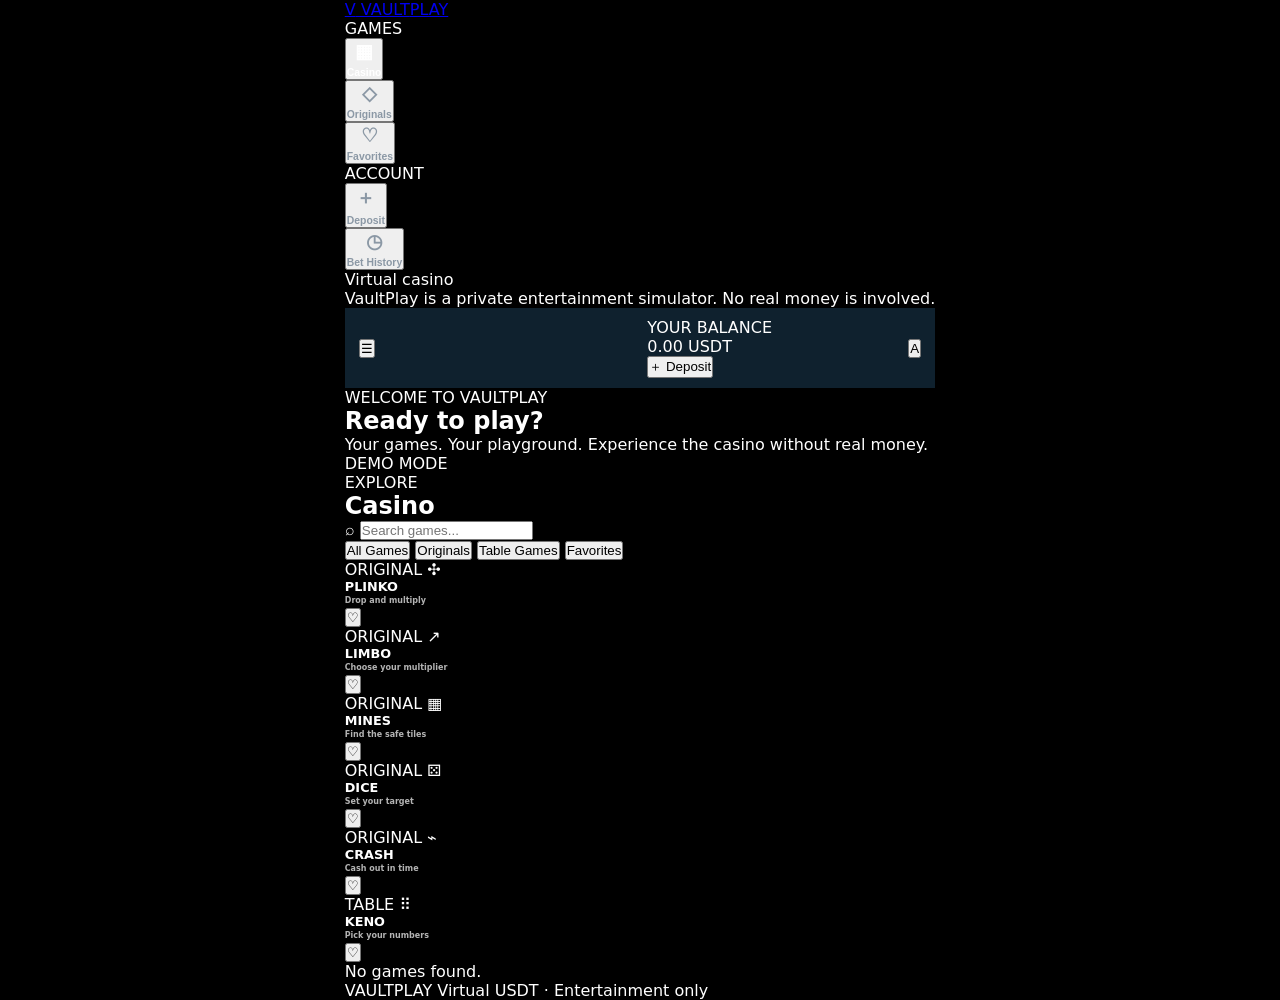
==== index.html @ 142b1197 "Refactor index.html for VaultPlay branding and layout" ====
<!DOCTYPE html>
<html lang="en">
<head>
    <meta charset="UTF-8">
    <meta name="viewport" content="width=device-width, initial-scale=1.0">
    <meta name="theme-color" content="#0f1923">
    <title>VaultPlay | Casino</title>
    <link rel="stylesheet" href="styles.css">
    <script src="app.js" defer></script>
</head>
<body>

<div class="app">

    <!-- SIDEBAR -->
    <aside class="sidebar" id="sidebar">

        <a href="#" class="logo">
            <span class="logo-icon">V</span>
            VAULT<span>PLAY</span>
        </a>

        <div class="nav-section">
            <div class="nav-label">GAMES</div>

            <button class="nav-item active" data-view="casino">
                <span class="nav-icon">▦</span>
                Casino
            </button>

            <button class="nav-item" data-view="originals">
                <span class="nav-icon">◇</span>
                Originals
            </button>

            <button class="nav-item" data-view="favorites">
                <span class="nav-icon">♡</span>
                Favorites
            </button>
        </div>

        <div class="nav-section">
            <div class="nav-label">ACCOUNT</div>

            <button class="nav-item" id="sidebarDeposit">
                <span class="nav-icon">＋</span>
                Deposit
            </button>

            <button class="nav-item" data-view="history">
                <span class="nav-icon">◷</span>
                Bet History
            </button>
        </div>

        <div class="sidebar-bottom">
            <div class="demo-status">
                <span class="online-dot"></span>
                Virtual casino
            </div>

            <p>VaultPlay is a private entertainment simulator. No real money is involved.</p>
        </div>

    </aside>


    <!-- MAIN CONTENT -->
    <main class="main-content">

        <!-- TOP NAVIGATION -->
        <header class="topbar">

            <button class="mobile-menu" id="mobileMenu">☰</button>

            <div class="topbar-spacer"></div>

            <div class="wallet">

                <div class="wallet-info">
                    <span class="wallet-label">YOUR BALANCE</span>

                    <div class="wallet-amount">
                        <span id="balance">0.00</span>
                        <span class="currency">USDT</span>
                    </div>
                </div>

                <button class="deposit-btn" id="depositButton">
                    ＋ Deposit
                </button>

            </div>

            <button class="profile-btn">A</button>

        </header>


        <!-- WELCOME BANNER -->
        <section class="welcome-banner">

            <div class="welcome-content">

                <span class="welcome-label">WELCOME TO VAULTPLAY</span>

                <h1>Ready to play?</h1>

                <p>
                    Your games. Your playground.
                    Experience the casino without real money.
                </p>

            </div>

            <div class="welcome-badge">
                <span class="online-dot"></span>
                DEMO MODE
            </div>

        </section>


        <!-- GAME LOBBY -->
        <section class="lobby">

            <div class="lobby-header">

                <div>
                    <span class="section-label">EXPLORE</span>
                    <h2 id="pageTitle">Casino</h2>
                </div>

                <div class="search-container">
                    <span>⌕</span>

                    <input
                        type="search"
                        id="gameSearch"
                        placeholder="Search games..."
                    >
                </div>

            </div>


            <!-- CATEGORIES -->
            <div class="categories">

                <button class="category active" data-category="all">
                    All Games
                </button>

                <button class="category" data-category="originals">
                    Originals
                </button>

                <button class="category" data-category="table">
                    Table Games
                </button>

                <button class="category" data-category="favorites">
                    Favorites
                </button>

            </div>


            <!-- GAME GRID -->
            <div class="game-grid" id="gameGrid">

                <article class="game-card" data-name="Plinko" data-category="originals">

                    <div class="game-art plinko-art">
                        <span class="game-tag">ORIGINAL</span>
                        <span class="game-symbol">✣</span>
                    </div>

                    <div class="game-details">
                        <div>
                            <h3>Plinko</h3>
                            <p>Drop and multiply</p>
                        </div>

                        <button class="favorite-btn" aria-label="Favorite Plinko">♡</button>
                    </div>

                </article>


                <article class="game-card" data-name="Limbo" data-category="originals">

                    <div class="game-art limbo-art">
                        <span class="game-tag">ORIGINAL</span>
                        <span class="game-symbol">↗</span>
                    </div>

                    <div class="game-details">
                        <div>
                            <h3>Limbo</h3>
                            <p>Choose your multiplier</p>
                        </div>

                        <button class="favorite-btn" aria-label="Favorite Limbo">♡</button>
                    </div>

                </article>


                <article class="game-card" data-name="Mines" data-category="originals">

                    <div class="game-art mines-art">
                        <span class="game-tag">ORIGINAL</span>
                        <span class="game-symbol">▦</span>
                    </div>

                    <div class="game-details">
                        <div>
                            <h3>Mines</h3>
                            <p>Find the safe tiles</p>
                        </div>

                        <button class="favorite-btn" aria-label="Favorite Mines">♡</button>
                    </div>

                </article>


                <article class="game-card" data-name="Dice" data-category="originals">

                    <div class="game-art dice-art">
                        <span class="game-tag">ORIGINAL</span>
                        <span class="game-symbol">⚄</span>
                    </div>

                    <div class="game-details">
                        <div>
                            <h3>Dice</h3>
                            <p>Set your target</p>
                        </div>

                        <button class="favorite-btn" aria-label="Favorite Dice">♡</button>
                    </div>

                </article>


                <article class="game-card" data-name="Crash" data-category="originals">

                    <div class="game-art crash-art">
                        <span class="game-tag">ORIGINAL</span>
                        <span class="game-symbol">⌁</span>
                    </div>

                    <div class="game-details">
                        <div>
                            <h3>Crash</h3>
                            <p>Cash out in time</p>
                        </div>

                        <button class="favorite-btn" aria-label="Favorite Crash">♡</button>
                    </div>

                </article>


                <article class="game-card" data-name="Keno" data-category="table">

                    <div class="game-art keno-art">
                        <span class="game-tag">TABLE</span>
                        <span class="game-symbol">⠿</span>
                    </div>

                    <div class="game-details">
                        <div>
                            <h3>Keno</h3>
                            <p>Pick your numbers</p>
                        </div>

                        <button class="favorite-btn" aria-label="Favorite Keno">♡</button>
                    </div>

                </article>

            </div>

            <div class="empty-state hidden" id="emptyState">
                No games found.
            </div>

        </section>


        <footer class="footer">
            <span>VAULTPLAY</span>
            <span>Virtual USDT · Entertainment only</span>
        </footer>

    </main>

</div>


<!-- DEPOSIT MODAL -->
<div class="modal-overlay hidden" id="depositModal">

    <div class="deposit-modal">

        <button class="close-modal" id="closeModal">×</button>

        <span class="section-label">VIRTUAL WALLET</span>

        <h2>Deposit</h2>

        <p class="modal-description">
            Add virtual USDT to your balance.
            No real cryptocurrency or payments are involved.
        </p>

        <label for="depositAmount">
            Amount
            <span>USDT</span>
        </label>

        <div class="amount-input">

            <span>₮</span>

            <input
                type="number"
                id="depositAmount"
                placeholder="0.00"
                min="0.01"
                step="0.01"
            >

        </div>


        <div class="quick-amounts">

            <button data-amount="10">10</button>
            <button data-amount="50">50</button>
            <button data-amount="100">100</button>
            <button data-amount="500">500</button>

        </div>


        <p class="error-message hidden" id="depositError">
            Please enter a valid amount.
        </p>

        <button class="confirm-deposit" id="confirmDeposit">
            Confirm Deposit
        </button>

        <p class="modal-note">
            Virtual credits only. Your balance is saved locally.
        </p>

    </div>

</div>


<!-- NOTIFICATION -->
<div class="toast hidden" id="toast"></div>

</body>
</html>
---- styles.css ----
:root{
  --bg:#0f212e; 
  --panel:#1a2c38; 
  --panel2:#213743;
  --accent:#00e701; 
  --text:#ffffff;
  --muted:#8b98a5;
  --border:#2f4553;
  --usdt:#26A17B;
  --blue:#1475e1;
  --danger:#ff4d4d;
  --vip-teal:#4fa3c7;
}
*{box-sizing:border-box;margin:0;padding:0;-webkit-tap-highlight-color:transparent}
body{
  font-family:'Segoe UI',system-ui,-apple-system,sans-serif;
  background-color:#000; 
  color:var(--text);
  display: flex;
  justify-content: center;
  min-height:100vh;
}

.app-container {
  width: 100%;
  max-width: 480px;
  background: var(--bg);
  min-height: 100vh;
  position: relative;
  display: flex;
  flex-direction: column;
  box-shadow: 0 0 30px rgba(0,0,0,0.5);
}

/* Topbar */
.topbar {
  display:flex; align-items:center; justify-content:space-between;
  padding:10px 14px; background:var(--bg);
  position:sticky; top:0; z-index:50;
}
.brand { font-weight:900; font-size:1.8rem; font-style:italic; cursor:pointer; font-family: serif; }
.balance-pill {
  display:flex; align-items:center; gap:6px; cursor:pointer;
  background:var(--panel); padding:8px 12px; border-radius:8px;
  font-weight:700; font-size:0.85rem;
}
.balance-pill .coin { color:var(--usdt); font-size:1.1rem; }
.balance-pill .dropdown-arrow { color:var(--muted); font-size:0.7rem; margin-left:4px; }
.top-actions { display:flex; gap:8px; align-items:center; }
.icon-btn {
  background:transparent; border:none; color:var(--muted);
  width:36px; height:36px; border-radius:8px; cursor:pointer;
  display:flex; align-items:center; justify-content:center; font-size:1.1rem;
}
.wallet-blue { background:var(--blue); color:#fff; border-radius:6px; }

/* Content Area */
.content-area { padding: 14px; flex: 1; padding-bottom: 80px; }

/* Search */
.search-bar {
  display:flex; align-items:center; background:var(--bg);
  border:1px solid var(--border); border-radius:8px; padding:10px 12px; gap:10px;
  margin-bottom: 16px;
}
.search-bar input {
  background:transparent; border:none; color:var(--text);
  font-size:0.9rem; flex:1; outline:none;
}
.search-bar .icon-btn { width:auto; height:auto; font-size:1rem; }

/* VIP Section */
.vip-section { margin-bottom: 24px; }
.section-header { margin-bottom: 12px; }
.section-header h2 { font-size: 1rem; font-weight: 700; display: flex; align-items: center; gap: 6px;}
.section-header h2 span { color: var(--muted); }

.vip-bar-container {
  background:var(--panel); border:1px solid var(--border); border-radius:12px;
  padding:16px; display:flex; align-items:center; gap:16px;
}
.vip-badge {
  width:50px; height:50px; background:#1b3b4b; border:2px solid var(--vip-teal);
  border-radius:50%; display:flex; align-items:center; justify-content:center;
  font-size:1.5rem; color:var(--vip-teal);
}
.vip-info { flex:1; }
.vip-name-row { display:flex; justify-content:space-between; font-size:0.9rem; font-weight:700; margin-bottom:8px; }
.vip-progress-track {
  height:8px; background:var(--panel2); border-radius:4px; overflow:hidden; margin-bottom:8px;
}
.vip-progress-fill { height:100%; background:var(--vip-teal); border-radius:4px; transition: width 0.3s ease; }
.vip-levels { display:flex; justify-content:space-between; font-size:0.75rem; color:var(--muted); font-weight:600; margin-bottom:4px; }
.vip-wager-info { display:flex; justify-content:space-between; font-size:0.65rem; color:var(--muted); }

/* 3-Column Game Grid */
.games-grid {
  display: grid;
  grid-template-columns: repeat(3, 1fr);
  gap: 10px;
}

/* Game Card */
.game-card { cursor: pointer; display: flex; flex-direction: column; }
.gc-img {
  aspect-ratio: 3/4; border-radius: 10px; position: relative;
  display: flex; align-items: center; justify-content: center;
  margin-bottom: 6px; overflow: hidden;
}
.gc-content {
  font-size: 2rem; font-weight: 900; color: #fff;
  text-shadow: 0 2px 4px rgba(0,0,0,0.3); text-align: center; line-height: 1;
}

.bg-dice { background: linear-gradient(135deg, #9b51e0, #d661ff); }
.bg-mines { background: linear-gradient(135deg, #2d9cdb, #2ecc71); }
.bg-plinko { background: linear-gradient(135deg, #7b3fe4, #ff5a5f); }
.bg-blackjack { background: linear-gradient(135deg, #ff4d4d, #ff7a7a); }
.bg-limbo { background: linear-gradient(135deg, #ff9900, #ffcc00); }
.bg-keno { background: linear-gradient(135deg, #00b4db, #0083b0); }

.game-card h3 { font-size: 0.8rem; font-weight: 800; margin-bottom: 2px; text-transform: uppercase;}
.game-card p { font-size: 0.5rem; color: rgba(255,255,255,0.7); font-weight: 700; margin-bottom: 2px; }
.gc-players { font-size: 0.6rem; color: var(--muted); display: flex; align-items: center; gap: 4px; }

.load-more {
  text-align: center; color: var(--muted); font-size: 0.8rem; font-weight: 600;
  padding: 20px 0; margin-bottom: 20px; border-bottom: 1px solid var(--panel);
}

/* Bottom Navigation */
.bottom-nav {
  position: fixed; bottom: 0; width: 100%; max-width: 480px;
  background: var(--panel); border-top: 1px solid var(--border);
  display: flex; justify-content: space-around; padding: 10px 0 15px 0;
  z-index: 100;
}
.nav-item {
  display: flex; flex-direction: column; align-items: center; gap: 4px;
  color: var(--muted); text-decoration: none; font-size: 0.65rem; font-weight: 700;
}
.nav-item.active { color: var(--text); }
.nav-icon { font-size: 1.2rem; }

/* Slide-out Menu Drawer */
.drawer-overlay {
  position: fixed; inset: 0; background: rgba(0,0,0,0.6);
  z-index: 900; opacity: 0; pointer-events: none; transition: 0.3s;
}
.drawer-overlay.open { opacity: 1; pointer-events: auto; }
.drawer {
  position: fixed; top: 0; left: -100%; width: 85%; max-width: 350px; height: 100vh;
  background: var(--bg); z-index: 1000; transition: 0.3s ease;
  padding: 15px; overflow-y: auto; display: flex; flex-direction: column;
}
.drawer.open { left: 0; }
.drawer-head { display: flex; align-items: center; margin-bottom: 20px; }
.drawer-tabs { display: flex; gap: 10px; margin-bottom: 20px; }
.drawer-tab {
  flex: 1; background: var(--panel2); color: var(--text); border: none;
  padding: 12px; border-radius: 8px; font-weight: 700; font-size: 0.9rem;
}
.drawer-links { display: flex; flex-direction: column; gap: 4px; }
.drawer-links a {
  display: flex; justify-content: space-between; align-items: center;
  padding: 14px 10px; border-radius: 8px; color: var(--text);
  text-decoration: none; font-weight: 600; font-size: 1rem;
}
.drawer-links a:hover { background: var(--panel); }
.drawer-links a span { color: var(--muted); font-size: 0.8rem; }
.divider { height: 1px; background: var(--border); margin: 10px 0; }

/* Modals */
.modal-overlay {
  position:fixed; inset:0; background:rgba(0,0,0,0.8);
  backdrop-filter:blur(4px); display:none; align-items:center;
  justify-content:center; z-index:9999; padding:16px;
}
.modal-overlay.open { display:flex; }
.modal {
  background:var(--panel); border-radius:12px; width:100%; max-width:420px;
  max-height:90vh; overflow-y:auto;
}
.modal-head {
  display:flex; align-items:center; justify-content:space-between;
  padding:18px 22px; border-bottom:1px solid var(--border);
}
.modal-head h2 { font-size:1.15rem; }
.close { background:none; border:none; color:var(--muted); font-size:1.1rem; cursor:pointer; }
.modal-body { padding:22px; }
.lbl { display:block; font-size:0.8rem; color:var(--muted); margin:14px 0 6px; }
.input {
  width:100%; background:var(--bg); border:1px solid var(--border);
  color:var(--text); padding:11px 13px; border-radius:8px;
  font-size:0.95rem; outline:none;
}
.addr-row {
  display:flex; align-items:center; gap:10px; background:var(--bg);
  border:1px solid var(--border); border-radius:8px; padding:10px 12px;
}
.addr-row code { flex:1; font-size:0.8rem; word-break:break-all; color:var(--accent); }
.qr-wrap { display:flex; flex-direction:column; align-items:center; gap:6px; margin:18px 0; }
#qrCanvas { background:#fff; border-radius:8px; padding:6px; }
.btn {
  background:var(--accent); color:#000; border:none;
  padding:11px 20px; border-radius:8px; font-weight:800;
  cursor:pointer; font-size:0.9rem;
}
.btn.wide { width:100%; margin-top:14px; }
.btn.small { padding:7px 14px; font-size:0.8rem; }
.btn.ghost { background:transparent; color:var(--text); border:1px solid var(--border); }
.btn.ghost:hover { background:var(--panel2); }

.stats-grid { display:grid; grid-template-columns:repeat(3,1fr); gap:12px; margin-bottom:20px; }
.stat { background:var(--bg); border-radius:8px; padding:14px; display:flex; flex-direction:column; gap:4px; }
.stat span { font-weight:800; font-size:1.15rem; color:var(--accent); }
.stat small { color:var(--muted); font-size:0.75rem; }
.hist-title { font-size:0.95rem; margin-bottom:10px; }
.history-list { max-height:220px; overflow-y:auto; display:flex; flex-direction:column; gap:6px; }
.history-item { display:flex; justify-content:space-between; font-size:0.8rem; background:var(--bg); padding:8px 12px; border-radius:6px; }
.history-item .win { color:var(--accent); }
.history-item .loss { color:var(--danger); }
.wallet-actions { display:flex; gap:10px; margin-top:18px; }
.muted { color:var(--muted); }
.tiny { font-size:0.75rem; }
.center { text-align:center; }
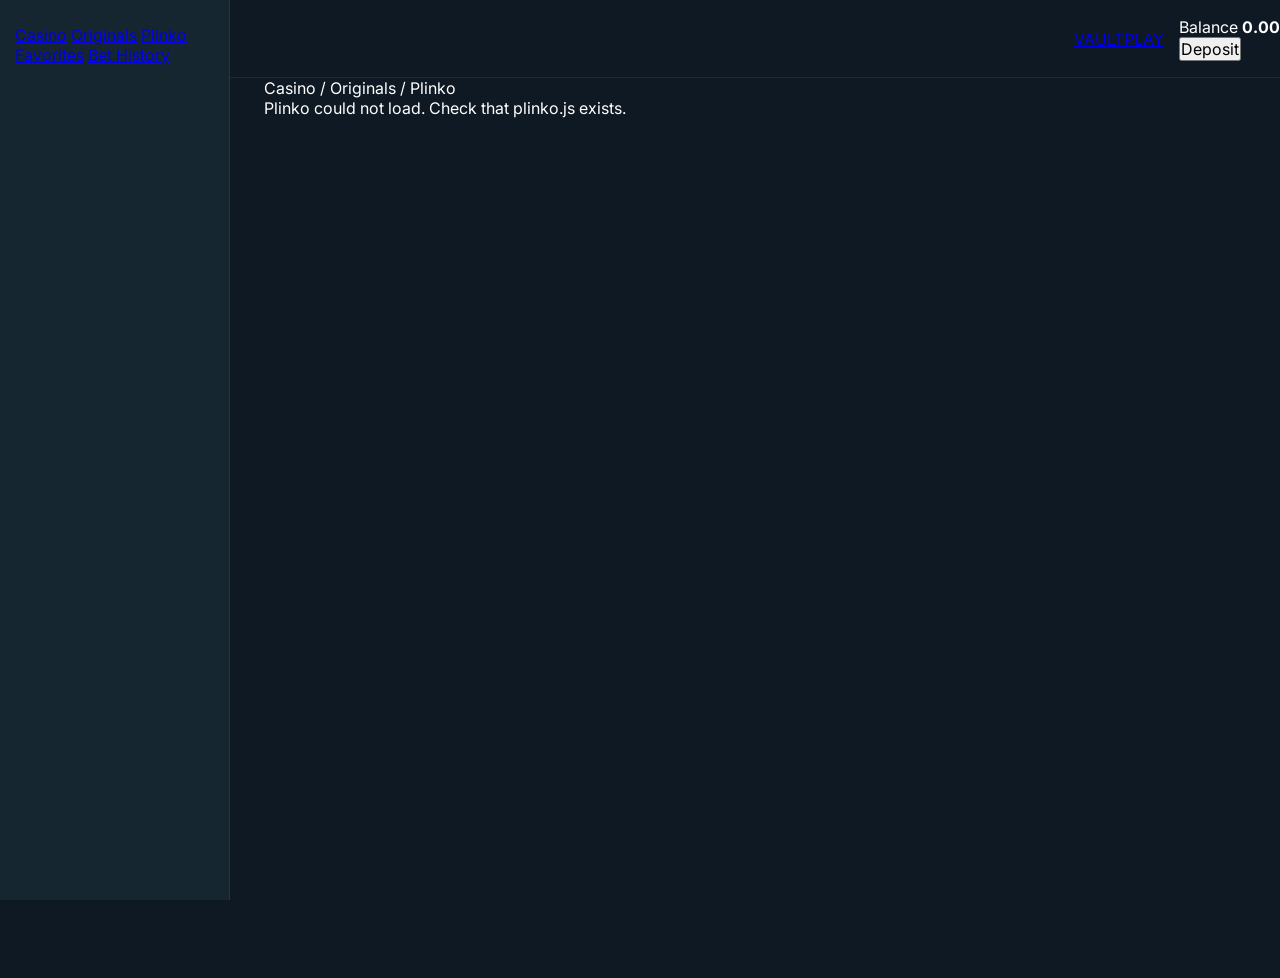
==== commit e40ce9a8: "Refactor index.html for Plinko game integration" ====
--- a/index.html
+++ b/index.html
@@ -2,371 +2,183 @@
 <!DOCTYPE html>
 <html lang="en">
 <head>
-    <meta charset="UTF-8">
-    <meta name="viewport" content="width=device-width, initial-scale=1.0">
-    <meta name="theme-color" content="#0f1923">
-    <title>VaultPlay | Casino</title>
-    <link rel="stylesheet" href="styles.css">
-    <script src="app.js" defer></script>
+  <meta charset="UTF-8">
+  <meta name="viewport" content="width=device-width, initial-scale=1.0">
+  <title>VaultPlay | Plinko</title>
+  <meta name="theme-color" content="#111419">
+
+  <link rel="stylesheet" href="styles.css">
+  <link rel="stylesheet" href="plinko.css">
+
+  <script src="plinko.js" defer></script>
+  <script src="app.js" defer></script>
 </head>
+
 <body>
+  <header class="topbar">
+    <a href="index.html" class="brand">VAULT<span>PLAY</span></a>
 
-<div class="app">
+    <div class="topbar-right">
+      <div class="balance-display">
+        <span>Balance</span>
+        <strong id="balance">0.00 USDT</strong>
+      </div>
+      <button id="deposit-button" class="deposit-button">
+        Deposit
+      </button>
+    </div>
+  </header>
 
-    <!-- SIDEBAR -->
-    <aside class="sidebar" id="sidebar">
-
-        <a href="#" class="logo">
-            <span class="logo-icon">V</span>
-            VAULT<span>PLAY</span>
-        </a>
-
-        <div class="nav-section">
-            <div class="nav-label">GAMES</div>
-
-            <button class="nav-item active" data-view="casino">
-                <span class="nav-icon">▦</span>
-                Casino
-            </button>
-
-            <button class="nav-item" data-view="originals">
-                <span class="nav-icon">◇</span>
-                Originals
-            </button>
-
-            <button class="nav-item" data-view="favorites">
-                <span class="nav-icon">♡</span>
-                Favorites
-            </button>
-        </div>
-
-        <div class="nav-section">
-            <div class="nav-label">ACCOUNT</div>
-
-            <button class="nav-item" id="sidebarDeposit">
-                <span class="nav-icon">＋</span>
-                Deposit
-            </button>
-
-            <button class="nav-item" data-view="history">
-                <span class="nav-icon">◷</span>
-                Bet History
-            </button>
-        </div>
-
-        <div class="sidebar-bottom">
-            <div class="demo-status">
-                <span class="online-dot"></span>
-                Virtual casino
-            </div>
-
-            <p>VaultPlay is a private entertainment simulator. No real money is involved.</p>
-        </div>
-
+  <div class="main-layout">
+    <aside class="sidebar">
+      <nav>
+        <a href="index.html">Casino</a>
+        <a href="index.html">Originals</a>
+        <a href="#" class="active">Plinko</a>
+        <a href="index.html">Favorites</a>
+        <a href="index.html">Bet History</a>
+      </nav>
     </aside>
 
+    <main class="main-content">
+      <div class="game-breadcrumb">
+        Casino / Originals / Plinko
+      </div>
 
-    <!-- MAIN CONTENT -->
-    <main class="main-content">
+      <div id="plinko-game">
+        <p>Loading Plinko...</p>
+      </div>
+    </main>
+  </div>
 
-        <!-- TOP NAVIGATION -->
-        <header class="topbar">
+  <!-- Deposit modal -->
+  <div id="deposit-modal" class="modal hidden">
+    <div class="modal-content">
+      <button id="close-deposit" class="modal-close">×</button>
 
-            <button class="mobile-menu" id="mobileMenu">☰</button>
+      <h2>Virtual Deposit</h2>
+      <p>This is a simulator. No real money is deposited.</p>
 
-            <div class="topbar-spacer"></div>
+      <label for="deposit-amount">Amount (USDT)</label>
+      <input
+        type="number"
+        id="deposit-amount"
+        min="1"
+        step="0.01"
+        placeholder="Enter amount"
+      >
 
-            <div class="wallet">
+      <div class="deposit-quick">
+        <button data-amount="10">10</button>
+        <button data-amount="50">50</button>
+        <button data-amount="100">100</button>
+        <button data-amount="500">500</button>
+      </div>
 
-                <div class="wallet-info">
-                    <span class="wallet-label">YOUR BALANCE</span>
+      <button id="confirm-deposit">Add virtual balance</button>
+    </div>
+  </div>
 
-                    <div class="wallet-amount">
-                        <span id="balance">0.00</span>
-                        <span class="currency">USDT</span>
-                    </div>
-                </div>
+  <script>
+    /*
+      Standalone wallet integration.
+      Balance is stored locally in this browser.
+    */
 
-                <button class="deposit-btn" id="depositButton">
-                    ＋ Deposit
-                </button>
+    const WALLET_KEY = "vaultplay-account-v1";
 
-            </div>
+    let currentBalance = 0;
 
-            <button class="profile-btn">A</button>
+    function loadWallet() {
+      try {
+        const saved = JSON.parse(localStorage.getItem(WALLET_KEY));
+        currentBalance = Number(saved?.balance) || 0;
+      } catch {
+        currentBalance = 0;
+      }
 
-        </header>
+      updateBalanceDisplay();
+    }
 
+    function updateBalance(newBalance) {
+      currentBalance = Math.max(0, Number(newBalance) || 0);
 
-        <!-- WELCOME BANNER -->
-        <section class="welcome-banner">
+      localStorage.setItem(
+        WALLET_KEY,
+        JSON.stringify({ balance: currentBalance })
+      );
 
-            <div class="welcome-content">
+      updateBalanceDisplay();
+    }
 
-                <span class="welcome-label">WELCOME TO VAULTPLAY</span>
+    function updateBalanceDisplay() {
+      const balanceElement = document.getElementById("balance");
 
-                <h1>Ready to play?</h1>
+      if (balanceElement) {
+        balanceElement.textContent =
+          currentBalance.toFixed(2) + " USDT";
+      }
+    }
 
-                <p>
-                    Your games. Your playground.
-                    Experience the casino without real money.
-                </p>
+    function openDeposit() {
+      document.getElementById("deposit-modal").classList.remove("hidden");
+    }
 
-            </div>
+    function closeDeposit() {
+      document.getElementById("deposit-modal").classList.add("hidden");
+    }
 
-            <div class="welcome-badge">
-                <span class="online-dot"></span>
-                DEMO MODE
-            </div>
+    document.getElementById("deposit-button").addEventListener(
+      "click", openDeposit
+    );
 
-        </section>
+    document.getElementById("close-deposit").addEventListener(
+      "click", closeDeposit
+    );
 
+    document.querySelectorAll("[data-amount]").forEach(button => {
+      button.addEventListener("click", () => {
+        document.getElementById("deposit-amount").value =
+          button.dataset.amount;
+      });
+    });
 
-        <!-- GAME LOBBY -->
-        <section class="lobby">
+    document.getElementById("confirm-deposit").addEventListener(
+      "click", () => {
+        const amount = Number(
+          document.getElementById("deposit-amount").value
+        );
 
-            <div class="lobby-header">
+        if (!Number.isFinite(amount) || amount <= 0) {
+          alert("Enter a valid amount.");
+          return;
+        }
 
-                <div>
-                    <span class="section-label">EXPLORE</span>
-                    <h2 id="pageTitle">Casino</h2>
-                </div>
+        updateBalance(currentBalance + amount);
+        document.getElementById("deposit-amount").value = "";
+        closeDeposit();
+      }
+    );
 
-                <div class="search-container">
-                    <span>⌕</span>
+    // Load saved balance before starting the game.
+    loadWallet();
 
-                    <input
-                        type="search"
-                        id="gameSearch"
-                        placeholder="Search games..."
-                    >
-                </div>
+    // Start Plinko using the same wallet as the deposit system.
+    window.addEventListener("DOMContentLoaded", () => {
+      if (typeof window.mountPlinko !== "function") {
+        document.getElementById("plinko-game").innerHTML =
+          "<p>Plinko could not load. Check that plinko.js exists.</p>";
+        return;
+      }
 
-            </div>
-
-
-            <!-- CATEGORIES -->
-            <div class="categories">
-
-                <button class="category active" data-category="all">
-                    All Games
-                </button>
-
-                <button class="category" data-category="originals">
-                    Originals
-                </button>
-
-                <button class="category" data-category="table">
-                    Table Games
-                </button>
-
-                <button class="category" data-category="favorites">
-                    Favorites
-                </button>
-
-            </div>
-
-
-            <!-- GAME GRID -->
-            <div class="game-grid" id="gameGrid">
-
-                <article class="game-card" data-name="Plinko" data-category="originals">
-
-                    <div class="game-art plinko-art">
-                        <span class="game-tag">ORIGINAL</span>
-                        <span class="game-symbol">✣</span>
-                    </div>
-
-                    <div class="game-details">
-                        <div>
-                            <h3>Plinko</h3>
-                            <p>Drop and multiply</p>
-                        </div>
-
-                        <button class="favorite-btn" aria-label="Favorite Plinko">♡</button>
-                    </div>
-
-                </article>
-
-
-                <article class="game-card" data-name="Limbo" data-category="originals">
-
-                    <div class="game-art limbo-art">
-                        <span class="game-tag">ORIGINAL</span>
-                        <span class="game-symbol">↗</span>
-                    </div>
-
-                    <div class="game-details">
-                        <div>
-                            <h3>Limbo</h3>
-                            <p>Choose your multiplier</p>
-                        </div>
-
-                        <button class="favorite-btn" aria-label="Favorite Limbo">♡</button>
-                    </div>
-
-                </article>
-
-
-                <article class="game-card" data-name="Mines" data-category="originals">
-
-                    <div class="game-art mines-art">
-                        <span class="game-tag">ORIGINAL</span>
-                        <span class="game-symbol">▦</span>
-                    </div>
-
-                    <div class="game-details">
-                        <div>
-                            <h3>Mines</h3>
-                            <p>Find the safe tiles</p>
-                        </div>
-
-                        <button class="favorite-btn" aria-label="Favorite Mines">♡</button>
-                    </div>
-
-                </article>
-
-
-                <article class="game-card" data-name="Dice" data-category="originals">
-
-                    <div class="game-art dice-art">
-                        <span class="game-tag">ORIGINAL</span>
-                        <span class="game-symbol">⚄</span>
-                    </div>
-
-                    <div class="game-details">
-                        <div>
-                            <h3>Dice</h3>
-                            <p>Set your target</p>
-                        </div>
-
-                        <button class="favorite-btn" aria-label="Favorite Dice">♡</button>
-                    </div>
-
-                </article>
-
-
-                <article class="game-card" data-name="Crash" data-category="originals">
-
-                    <div class="game-art crash-art">
-                        <span class="game-tag">ORIGINAL</span>
-                        <span class="game-symbol">⌁</span>
-                    </div>
-
-                    <div class="game-details">
-                        <div>
-                            <h3>Crash</h3>
-                            <p>Cash out in time</p>
-                        </div>
-
-                        <button class="favorite-btn" aria-label="Favorite Crash">♡</button>
-                    </div>
-
-                </article>
-
-
-                <article class="game-card" data-name="Keno" data-category="table">
-
-                    <div class="game-art keno-art">
-                        <span class="game-tag">TABLE</span>
-                        <span class="game-symbol">⠿</span>
-                    </div>
-
-                    <div class="game-details">
-                        <div>
-                            <h3>Keno</h3>
-                            <p>Pick your numbers</p>
-                        </div>
-
-                        <button class="favorite-btn" aria-label="Favorite Keno">♡</button>
-                    </div>
-
-                </article>
-
-            </div>
-
-            <div class="empty-state hidden" id="emptyState">
-                No games found.
-            </div>
-
-        </section>
-
-
-        <footer class="footer">
-            <span>VAULTPLAY</span>
-            <span>Virtual USDT · Entertainment only</span>
-        </footer>
-
-    </main>
-
-</div>
-
-
-<!-- DEPOSIT MODAL -->
-<div class="modal-overlay hidden" id="depositModal">
-
-    <div class="deposit-modal">
-
-        <button class="close-modal" id="closeModal">×</button>
-
-        <span class="section-label">VIRTUAL WALLET</span>
-
-        <h2>Deposit</h2>
-
-        <p class="modal-description">
-            Add virtual USDT to your balance.
-            No real cryptocurrency or payments are involved.
-        </p>
-
-        <label for="depositAmount">
-            Amount
-            <span>USDT</span>
-        </label>
-
-        <div class="amount-input">
-
-            <span>₮</span>
-
-            <input
-                type="number"
-                id="depositAmount"
-                placeholder="0.00"
-                min="0.01"
-                step="0.01"
-            >
-
-        </div>
-
-
-        <div class="quick-amounts">
-
-            <button data-amount="10">10</button>
-            <button data-amount="50">50</button>
-            <button data-amount="100">100</button>
-            <button data-amount="500">500</button>
-
-        </div>
-
-
-        <p class="error-message hidden" id="depositError">
-            Please enter a valid amount.
-        </p>
-
-        <button class="confirm-deposit" id="confirmDeposit">
-            Confirm Deposit
-        </button>
-
-        <p class="modal-note">
-            Virtual credits only. Your balance is saved locally.
-        </p>
-
-    </div>
-
-</div>
-
-
-<!-- NOTIFICATION -->
-<div class="toast hidden" id="toast"></div>
-
+      window.mountPlinko(
+        document.getElementById("plinko-game"),
+        {
+          getBalance: () => currentBalance,
+          setBalance: (newBalance) => updateBalance(newBalance)
+        }
+      );
+    });
+  </script>
 </body>
 </html>
--- a/styles.css
+++ b/styles.css
@@ -1,226 +1,750 @@
-:root{
-  --bg:#0f212e; 
-  --panel:#1a2c38; 
-  --panel2:#213743;
-  --accent:#00e701; 
-  --text:#ffffff;
-  --muted:#8b98a5;
-  --border:#2f4553;
-  --usdt:#26A17B;
-  --blue:#1475e1;
-  --danger:#ff4d4d;
-  --vip-teal:#4fa3c7;
-}
-*{box-sizing:border-box;margin:0;padding:0;-webkit-tap-highlight-color:transparent}
-body{
-  font-family:'Segoe UI',system-ui,-apple-system,sans-serif;
-  background-color:#000; 
-  color:var(--text);
-  display: flex;
-  justify-content: center;
-  min-height:100vh;
-}
-
-.app-container {
-  width: 100%;
-  max-width: 480px;
-  background: var(--bg);
-  min-height: 100vh;
-  position: relative;
-  display: flex;
-  flex-direction: column;
-  box-shadow: 0 0 30px rgba(0,0,0,0.5);
-}
-
-/* Topbar */
+
+@import url('https://fonts.googleapis.com/css2?family=Inter:wght@400;500;600;700;800&display=swap');
+
+:root {
+    --bg: #0f1923;
+    --sidebar: #162630;
+    --panel: #1a2c38;
+    --panel-hover: #263d49;
+    --green: #00e701;
+    --text: #ffffff;
+    --muted: #91a4ad;
+    --border: rgba(255,255,255,0.07);
+}
+
+* {
+    box-sizing: border-box;
+    margin: 0;
+    padding: 0;
+}
+
+body {
+    background: var(--bg);
+    color: var(--text);
+    font-family: Inter, sans-serif;
+    min-height: 100vh;
+}
+
+button, input {
+    font: inherit;
+}
+
+button {
+    cursor: pointer;
+}
+
+.hidden {
+    display: none !important;
+}
+
+/* APP LAYOUT */
+
+.app {
+    min-height: 100vh;
+}
+
+.sidebar {
+    position: fixed;
+    top: 0;
+    left: 0;
+    bottom: 0;
+    width: 230px;
+    background: var(--sidebar);
+    border-right: 1px solid var(--border);
+    padding: 25px 15px;
+    display: flex;
+    flex-direction: column;
+    z-index: 10;
+}
+
+.main-content {
+    margin-left: 230px;
+    padding: 0 34px;
+    min-height: 100vh;
+    max-width: 1800px;
+}
+
+/* LOGO */
+
+.logo {
+    display: flex;
+    align-items: center;
+    gap: 10px;
+    color: white;
+    text-decoration: none;
+    font-size: 21px;
+    font-weight: 800;
+    letter-spacing: -1px;
+    padding: 0 9px 35px;
+}
+
+.logo-icon {
+    background: var(--green);
+    color: #102019;
+    width: 32px;
+    height: 32px;
+    border-radius: 8px;
+    display: grid;
+    place-items: center;
+    font-size: 20px;
+}
+
+.logo span:last-child {
+    color: var(--green);
+}
+
+/* SIDEBAR NAVIGATION */
+
+.nav-section {
+    margin-bottom: 25px;
+}
+
+.nav-label {
+    color: #71858f;
+    font-size: 10px;
+    font-weight: 800;
+    letter-spacing: 1px;
+    padding: 12px;
+}
+
+.nav-item {
+    display: flex;
+    align-items: center;
+    gap: 13px;
+    width: 100%;
+    border: none;
+    border-radius: 7px;
+    padding: 13px 12px;
+    background: transparent;
+    color: #b6c5cb;
+    font-size: 12px;
+    font-weight: 600;
+    text-align: left;
+    margin: 3px 0;
+}
+
+.nav-item:hover,
+.nav-item.active {
+    background: #263d49;
+    color: white;
+}
+
+.nav-item.active {
+    box-shadow: inset 3px 0 var(--green);
+}
+
+.nav-icon {
+    font-size: 18px;
+    width: 20px;
+    text-align: center;
+}
+
+.sidebar-bottom {
+    margin-top: auto;
+}
+
+.demo-status {
+    background: #203b36;
+    color: #a8e8b0;
+    padding: 11px;
+    border-radius: 7px;
+    font-size: 11px;
+    font-weight: 700;
+    display: flex;
+    align-items: center;
+    gap: 8px;
+}
+
+.online-dot {
+    width: 7px;
+    height: 7px;
+    background: var(--green);
+    border-radius: 50%;
+    display: inline-block;
+    box-shadow: 0 0 8px #00e70177;
+}
+
+.sidebar-bottom p {
+    font-size: 10px;
+    color: #71858f;
+    line-height: 1.6;
+    padding: 12px 4px;
+}
+
+/* TOP BAR */
+
 .topbar {
-  display:flex; align-items:center; justify-content:space-between;
-  padding:10px 14px; background:var(--bg);
-  position:sticky; top:0; z-index:50;
-}
-.brand { font-weight:900; font-size:1.8rem; font-style:italic; cursor:pointer; font-family: serif; }
-.balance-pill {
-  display:flex; align-items:center; gap:6px; cursor:pointer;
-  background:var(--panel); padding:8px 12px; border-radius:8px;
-  font-weight:700; font-size:0.85rem;
-}
-.balance-pill .coin { color:var(--usdt); font-size:1.1rem; }
-.balance-pill .dropdown-arrow { color:var(--muted); font-size:0.7rem; margin-left:4px; }
-.top-actions { display:flex; gap:8px; align-items:center; }
-.icon-btn {
-  background:transparent; border:none; color:var(--muted);
-  width:36px; height:36px; border-radius:8px; cursor:pointer;
-  display:flex; align-items:center; justify-content:center; font-size:1.1rem;
-}
-.wallet-blue { background:var(--blue); color:#fff; border-radius:6px; }
-
-/* Content Area */
-.content-area { padding: 14px; flex: 1; padding-bottom: 80px; }
-
-/* Search */
-.search-bar {
-  display:flex; align-items:center; background:var(--bg);
-  border:1px solid var(--border); border-radius:8px; padding:10px 12px; gap:10px;
-  margin-bottom: 16px;
-}
-.search-bar input {
-  background:transparent; border:none; color:var(--text);
-  font-size:0.9rem; flex:1; outline:none;
-}
-.search-bar .icon-btn { width:auto; height:auto; font-size:1rem; }
-
-/* VIP Section */
-.vip-section { margin-bottom: 24px; }
-.section-header { margin-bottom: 12px; }
-.section-header h2 { font-size: 1rem; font-weight: 700; display: flex; align-items: center; gap: 6px;}
-.section-header h2 span { color: var(--muted); }
-
-.vip-bar-container {
-  background:var(--panel); border:1px solid var(--border); border-radius:12px;
-  padding:16px; display:flex; align-items:center; gap:16px;
-}
-.vip-badge {
-  width:50px; height:50px; background:#1b3b4b; border:2px solid var(--vip-teal);
-  border-radius:50%; display:flex; align-items:center; justify-content:center;
-  font-size:1.5rem; color:var(--vip-teal);
-}
-.vip-info { flex:1; }
-.vip-name-row { display:flex; justify-content:space-between; font-size:0.9rem; font-weight:700; margin-bottom:8px; }
-.vip-progress-track {
-  height:8px; background:var(--panel2); border-radius:4px; overflow:hidden; margin-bottom:8px;
-}
-.vip-progress-fill { height:100%; background:var(--vip-teal); border-radius:4px; transition: width 0.3s ease; }
-.vip-levels { display:flex; justify-content:space-between; font-size:0.75rem; color:var(--muted); font-weight:600; margin-bottom:4px; }
-.vip-wager-info { display:flex; justify-content:space-between; font-size:0.65rem; color:var(--muted); }
-
-/* 3-Column Game Grid */
-.games-grid {
-  display: grid;
-  grid-template-columns: repeat(3, 1fr);
-  gap: 10px;
-}
-
-/* Game Card */
-.game-card { cursor: pointer; display: flex; flex-direction: column; }
-.gc-img {
-  aspect-ratio: 3/4; border-radius: 10px; position: relative;
-  display: flex; align-items: center; justify-content: center;
-  margin-bottom: 6px; overflow: hidden;
-}
-.gc-content {
-  font-size: 2rem; font-weight: 900; color: #fff;
-  text-shadow: 0 2px 4px rgba(0,0,0,0.3); text-align: center; line-height: 1;
-}
-
-.bg-dice { background: linear-gradient(135deg, #9b51e0, #d661ff); }
-.bg-mines { background: linear-gradient(135deg, #2d9cdb, #2ecc71); }
-.bg-plinko { background: linear-gradient(135deg, #7b3fe4, #ff5a5f); }
-.bg-blackjack { background: linear-gradient(135deg, #ff4d4d, #ff7a7a); }
-.bg-limbo { background: linear-gradient(135deg, #ff9900, #ffcc00); }
-.bg-keno { background: linear-gradient(135deg, #00b4db, #0083b0); }
-
-.game-card h3 { font-size: 0.8rem; font-weight: 800; margin-bottom: 2px; text-transform: uppercase;}
-.game-card p { font-size: 0.5rem; color: rgba(255,255,255,0.7); font-weight: 700; margin-bottom: 2px; }
-.gc-players { font-size: 0.6rem; color: var(--muted); display: flex; align-items: center; gap: 4px; }
-
-.load-more {
-  text-align: center; color: var(--muted); font-size: 0.8rem; font-weight: 600;
-  padding: 20px 0; margin-bottom: 20px; border-bottom: 1px solid var(--panel);
-}
-
-/* Bottom Navigation */
-.bottom-nav {
-  position: fixed; bottom: 0; width: 100%; max-width: 480px;
-  background: var(--panel); border-top: 1px solid var(--border);
-  display: flex; justify-content: space-around; padding: 10px 0 15px 0;
-  z-index: 100;
-}
-.nav-item {
-  display: flex; flex-direction: column; align-items: center; gap: 4px;
-  color: var(--muted); text-decoration: none; font-size: 0.65rem; font-weight: 700;
-}
-.nav-item.active { color: var(--text); }
-.nav-icon { font-size: 1.2rem; }
-
-/* Slide-out Menu Drawer */
-.drawer-overlay {
-  position: fixed; inset: 0; background: rgba(0,0,0,0.6);
-  z-index: 900; opacity: 0; pointer-events: none; transition: 0.3s;
-}
-.drawer-overlay.open { opacity: 1; pointer-events: auto; }
-.drawer {
-  position: fixed; top: 0; left: -100%; width: 85%; max-width: 350px; height: 100vh;
-  background: var(--bg); z-index: 1000; transition: 0.3s ease;
-  padding: 15px; overflow-y: auto; display: flex; flex-direction: column;
-}
-.drawer.open { left: 0; }
-.drawer-head { display: flex; align-items: center; margin-bottom: 20px; }
-.drawer-tabs { display: flex; gap: 10px; margin-bottom: 20px; }
-.drawer-tab {
-  flex: 1; background: var(--panel2); color: var(--text); border: none;
-  padding: 12px; border-radius: 8px; font-weight: 700; font-size: 0.9rem;
-}
-.drawer-links { display: flex; flex-direction: column; gap: 4px; }
-.drawer-links a {
-  display: flex; justify-content: space-between; align-items: center;
-  padding: 14px 10px; border-radius: 8px; color: var(--text);
-  text-decoration: none; font-weight: 600; font-size: 1rem;
-}
-.drawer-links a:hover { background: var(--panel); }
-.drawer-links a span { color: var(--muted); font-size: 0.8rem; }
-.divider { height: 1px; background: var(--border); margin: 10px 0; }
-
-/* Modals */
+    height: 78px;
+    display: flex;
+    align-items: center;
+    justify-content: flex-end;
+    gap: 15px;
+    border-bottom: 1px solid var(--border);
+}
+
+.topbar-spacer {
+    flex: 1;
+}
+
+.wallet {
+    display: flex;
+    align-items: center;
+    gap: 13px;
+    background: var(--panel);
+    padding: 7px 8px 7px 14px;
+    border-radius: 8px;
+}
+
+.wallet-info {
+    display: flex;
+    flex-direction: column;
+    gap: 4px;
+}
+
+.wallet-label {
+    font-size: 9px;
+    font-weight: 800;
+    color: #82959e;
+    letter-spacing: 1px;
+}
+
+.wallet-amount {
+    font-size: 15px;
+    font-weight: 800;
+}
+
+.currency {
+    color: #9db0b8;
+    font-size: 10px;
+}
+
+.deposit-btn,
+.confirm-deposit {
+    background: var(--green);
+    color: #102019;
+    border: none;
+    border-radius: 6px;
+    font-weight: 800;
+    padding: 11px 16px;
+}
+
+.deposit-btn:hover,
+.confirm-deposit:hover {
+    background: #39ff39;
+}
+
+.profile-btn {
+    width: 37px;
+    height: 37px;
+    border-radius: 50%;
+    border: none;
+    background: #354d5a;
+    color: white;
+    font-weight: 800;
+}
+
+.mobile-menu {
+    display: none;
+}
+
+/* WELCOME BANNER */
+
+.welcome-banner {
+    margin: 28px 0 35px;
+    padding: 30px;
+    min-height: 170px;
+    border-radius: 12px;
+    background: linear-gradient(
+        110deg,
+        #1c3b3d,
+        #1b303b 65%,
+        #263743
+    );
+    display: flex;
+    justify-content: space-between;
+    align-items: center;
+}
+
+.welcome-label,
+.section-label {
+    color: var(--green);
+    font-size: 10px;
+    font-weight: 800;
+    letter-spacing: 1.2px;
+    display: block;
+    margin-bottom: 10px;
+}
+
+.welcome-banner h1 {
+    font-size: clamp(25px, 3vw, 36px);
+    letter-spacing: -1px;
+    margin-bottom: 10px;
+}
+
+.welcome-banner p {
+    font-size: 13px;
+    color: #a5b7bd;
+}
+
+.welcome-badge {
+    background: #1b443b;
+    color: #b6d9c0;
+    padding: 11px 14px;
+    border-radius: 6px;
+    font-size: 9px;
+    font-weight: 800;
+    display: flex;
+    align-items: center;
+    gap: 8px;
+}
+
+/* LOBBY */
+
+.lobby {
+    padding-bottom: 45px;
+}
+
+.lobby-header {
+    display: flex;
+    justify-content: space-between;
+    align-items: end;
+    gap: 20px;
+    margin-bottom: 20px;
+}
+
+.lobby-header h2 {
+    font-size: 23px;
+    letter-spacing: -0.5px;
+}
+
+.search-container {
+    width: 220px;
+    height: 40px;
+    display: flex;
+    align-items: center;
+    gap: 10px;
+    background: var(--panel);
+    border: 1px solid var(--border);
+    border-radius: 7px;
+    padding: 0 12px;
+    color: var(--muted);
+}
+
+.search-container input {
+    width: 100%;
+    border: none;
+    outline: none;
+    background: transparent;
+    color: white;
+    font-size: 12px;
+}
+
+.categories {
+    display: flex;
+    gap: 8px;
+    overflow-x: auto;
+    padding-bottom: 20px;
+}
+
+.category {
+    border: none;
+    border-radius: 6px;
+    padding: 10px 15px;
+    background: #1b2d38;
+    color: #9eb0b7;
+    font-size: 11px;
+    font-weight: 700;
+    white-space: nowrap;
+}
+
+.category:hover,
+.category.active {
+    background: #304b57;
+    color: white;
+}
+
+/* GAME CARDS */
+
+.game-grid {
+    display: grid;
+    grid-template-columns: repeat(3, minmax(0, 1fr));
+    gap: 17px;
+}
+
+.game-card {
+    background: var(--panel);
+    border-radius: 9px;
+    overflow: hidden;
+    transition: transform 0.2s, background 0.2s;
+}
+
+.game-card:hover {
+    transform: translateY(-3px);
+    background: #203541;
+}
+
+.game-art {
+    height: 160px;
+    position: relative;
+    display: grid;
+    place-items: center;
+    overflow: hidden;
+}
+
+.game-art::before,
+.game-art::after {
+    content: "";
+    position: absolute;
+    width: 190px;
+    height: 190px;
+    border: 1px solid #ffffff20;
+    border-radius: 50%;
+}
+
+.game-art::after {
+    width: 135px;
+    height: 135px;
+}
+
+.game-symbol {
+    font-size: 76px;
+    font-weight: 800;
+    color: #ffffffdd;
+    text-shadow: 0 8px 30px #0008;
+    z-index: 1;
+}
+
+.game-tag {
+    position: absolute;
+    top: 12px;
+    left: 12px;
+    background: #0004;
+    padding: 5px 7px;
+    border-radius: 4px;
+    font-size: 8px;
+    font-weight: 800;
+    letter-spacing: 1px;
+    z-index: 1;
+}
+
+.plinko-art {
+    background: radial-gradient(circle, #8c57d8, #41265e 75%);
+}
+
+.limbo-art {
+    background: radial-gradient(circle, #df9844, #623b25 75%);
+}
+
+.mines-art {
+    background: radial-gradient(circle, #d65364, #5a2637 75%);
+}
+
+.dice-art {
+    background: radial-gradient(circle, #448fd4, #213c67 75%);
+}
+
+.crash-art {
+    background: radial-gradient(circle, #3cae94, #1c4a4b 75%);
+}
+
+.keno-art {
+    background: radial-gradient(circle, #b18c45, #51402a 75%);
+}
+
+.game-details {
+    padding: 14px;
+    display: flex;
+    justify-content: space-between;
+    align-items: center;
+}
+
+.game-details h3 {
+    font-size: 13px;
+    margin-bottom: 5px;
+}
+
+.game-details p {
+    font-size: 10px;
+    color: var(--muted);
+}
+
+.favorite-btn {
+    border: none;
+    background: transparent;
+    color: var(--muted);
+    font-size: 23px;
+}
+
+.favorite-btn.is-favorite {
+    color: #ff6681;
+}
+
+.empty-state {
+    background: var(--panel);
+    border-radius: 8px;
+    padding: 40px;
+    text-align: center;
+    color: var(--muted);
+}
+
+/* FOOTER */
+
+.footer {
+    border-top: 1px solid var(--border);
+    padding: 20px 0;
+    display: flex;
+    justify-content: space-between;
+    gap: 15px;
+    color: #71858f;
+    font-size: 10px;
+}
+
+/* DEPOSIT MODAL */
+
 .modal-overlay {
-  position:fixed; inset:0; background:rgba(0,0,0,0.8);
-  backdrop-filter:blur(4px); display:none; align-items:center;
-  justify-content:center; z-index:9999; padding:16px;
-}
-.modal-overlay.open { display:flex; }
-.modal {
-  background:var(--panel); border-radius:12px; width:100%; max-width:420px;
-  max-height:90vh; overflow-y:auto;
-}
-.modal-head {
-  display:flex; align-items:center; justify-content:space-between;
-  padding:18px 22px; border-bottom:1px solid var(--border);
-}
-.modal-head h2 { font-size:1.15rem; }
-.close { background:none; border:none; color:var(--muted); font-size:1.1rem; cursor:pointer; }
-.modal-body { padding:22px; }
-.lbl { display:block; font-size:0.8rem; color:var(--muted); margin:14px 0 6px; }
-.input {
-  width:100%; background:var(--bg); border:1px solid var(--border);
-  color:var(--text); padding:11px 13px; border-radius:8px;
-  font-size:0.95rem; outline:none;
-}
-.addr-row {
-  display:flex; align-items:center; gap:10px; background:var(--bg);
-  border:1px solid var(--border); border-radius:8px; padding:10px 12px;
-}
-.addr-row code { flex:1; font-size:0.8rem; word-break:break-all; color:var(--accent); }
-.qr-wrap { display:flex; flex-direction:column; align-items:center; gap:6px; margin:18px 0; }
-#qrCanvas { background:#fff; border-radius:8px; padding:6px; }
-.btn {
-  background:var(--accent); color:#000; border:none;
-  padding:11px 20px; border-radius:8px; font-weight:800;
-  cursor:pointer; font-size:0.9rem;
-}
-.btn.wide { width:100%; margin-top:14px; }
-.btn.small { padding:7px 14px; font-size:0.8rem; }
-.btn.ghost { background:transparent; color:var(--text); border:1px solid var(--border); }
-.btn.ghost:hover { background:var(--panel2); }
-
-.stats-grid { display:grid; grid-template-columns:repeat(3,1fr); gap:12px; margin-bottom:20px; }
-.stat { background:var(--bg); border-radius:8px; padding:14px; display:flex; flex-direction:column; gap:4px; }
-.stat span { font-weight:800; font-size:1.15rem; color:var(--accent); }
-.stat small { color:var(--muted); font-size:0.75rem; }
-.hist-title { font-size:0.95rem; margin-bottom:10px; }
-.history-list { max-height:220px; overflow-y:auto; display:flex; flex-direction:column; gap:6px; }
-.history-item { display:flex; justify-content:space-between; font-size:0.8rem; background:var(--bg); padding:8px 12px; border-radius:6px; }
-.history-item .win { color:var(--accent); }
-.history-item .loss { color:var(--danger); }
-.wallet-actions { display:flex; gap:10px; margin-top:18px; }
-.muted { color:var(--muted); }
-.tiny { font-size:0.75rem; }
-.center { text-align:center; }
+    position: fixed;
+    inset: 0;
+    z-index: 20;
+    background: #071018dd;
+    display: grid;
+    place-items: center;
+    padding: 18px;
+}
+
+.deposit-modal {
+    width: min(100%, 420px);
+    position: relative;
+    padding: 28px;
+    background: var(--panel);
+    border: 1px solid var(--border);
+    border-radius: 12px;
+    box-shadow: 0 25px 90px #0008;
+}
+
+.close-modal {
+    position: absolute;
+    top: 12px;
+    right: 17px;
+    border: none;
+    background: transparent;
+    color: var(--muted);
+    font-size: 27px;
+}
+
+.deposit-modal h2 {
+    font-size: 24px;
+    margin-bottom: 10px;
+}
+
+.modal-description {
+    color: var(--muted);
+    font-size: 12px;
+    line-height: 1.6;
+    margin-bottom: 24px;
+}
+
+.deposit-modal label {
+    display: flex;
+    justify-content: space-between;
+    font-size: 11px;
+    font-weight: 700;
+    margin-bottom: 9px;
+}
+
+.deposit-modal label span {
+    color: var(--muted);
+}
+
+.amount-input {
+    height: 49px;
+    display: flex;
+    align-items: center;
+    gap: 10px;
+    background: #101e28;
+    border: 1px solid #344b57;
+    border-radius: 7px;
+    padding: 0 13px;
+    color: var(--green);
+    font-weight: 800;
+}
+
+.amount-input input {
+    background: transparent;
+    border: none;
+    outline: none;
+    color: white;
+    width: 100%;
+    font-size: 17px;
+    font-weight: 700;
+}
+
+.amount-input input::-webkit-inner-spin-button {
+    appearance: none;
+}
+
+.quick-amounts {
+    display: grid;
+    grid-template-columns: repeat(4, 1fr);
+    gap: 7px;
+    margin: 12px 0 20px;
+}
+
+.quick-amounts button {
+    background: #263d49;
+    color: #c1cdd1;
+    border: none;
+    border-radius: 5px;
+    padding: 10px;
+    font-size: 11px;
+    font-weight: 700;
+}
+
+.quick-amounts button:hover {
+    background: #355563;
+}
+
+.confirm-deposit {
+    width: 100%;
+    min-height: 46px;
+}
+
+.error-message {
+    color: #ff7c85;
+    font-size: 11px;
+    margin-bottom: 12px;
+}
+
+.modal-note {
+    text-align: center;
+    font-size: 10px;
+    color: #71858f;
+    margin-top: 15px;
+}
+
+/* TOAST */
+
+.toast {
+    position: fixed;
+    z-index: 30;
+    bottom: 25px;
+    left: 50%;
+    transform: translateX(-50%);
+    background: #203b36;
+    color: #b8f3c1;
+    padding: 12px 18px;
+    border-radius: 7px;
+    box-shadow: 0 8px 30px #0005;
+    font-size: 12px;
+    font-weight: 700;
+}
+
+/* MOBILE */
+
+@media (max-width: 1050px) {
+    .game-grid {
+        grid-template-columns: repeat(2, minmax(0, 1fr));
+    }
+}
+
+@media (max-width: 700px) {
+    .sidebar {
+        transform: translateX(-100%);
+        transition: transform 0.2s;
+        box-shadow: 15px 0 40px #0005;
+    }
+
+    .sidebar.open {
+        transform: translateX(0);
+    }
+
+    .main-content {
+        margin-left: 0;
+        padding: 0 16px;
+    }
+
+    .topbar {
+        height: 66px;
+        justify-content: space-between;
+    }
+
+    .mobile-menu {
+        display: block;
+        border: none;
+        background: transparent;
+        color: white;
+        font-size: 22px;
+    }
+
+    .topbar-spacer {
+        display: none;
+    }
+
+    .wallet {
+        margin-left: auto;
+        gap: 8px;
+        padding-left: 10px;
+    }
+
+    .wallet-amount {
+        font-size: 13px;
+    }
+
+    .deposit-btn {
+        padding: 10px 11px;
+        font-size: 11px;
+    }
+
+    .profile-btn {
+        display: none;
+    }
+
+    .welcome-banner {
+        margin: 20px 0 27px;
+        padding: 23px 20px;
+        min-height: 150px;
+    }
+
+    .welcome-badge {
+        display: none;
+    }
+
+    .welcome-banner p {
+        line-height: 1.5;
+    }
+
+    .lobby-header {
+        flex-direction: column;
+        align-items: stretch;
+    }
+
+    .search-container {
+        width: 100%;
+    }
+
+    .game-grid {
+        grid-template-columns: repeat(2, minmax(0, 1fr));
+        gap: 10px;
+    }
+
+    .game-art {
+        height: 120px;
+    }
+
+    .game-symbol {
+        font-size: 57px;
+    }
+
+    .game-details {
+        padding: 11px;
+    }
+
+    .footer {
+        flex-direction: column;
+    }
+}
+
+@media (max-width: 360px) {
+    .game-grid {
+        grid-template-columns: 1fr;
+    }
+}
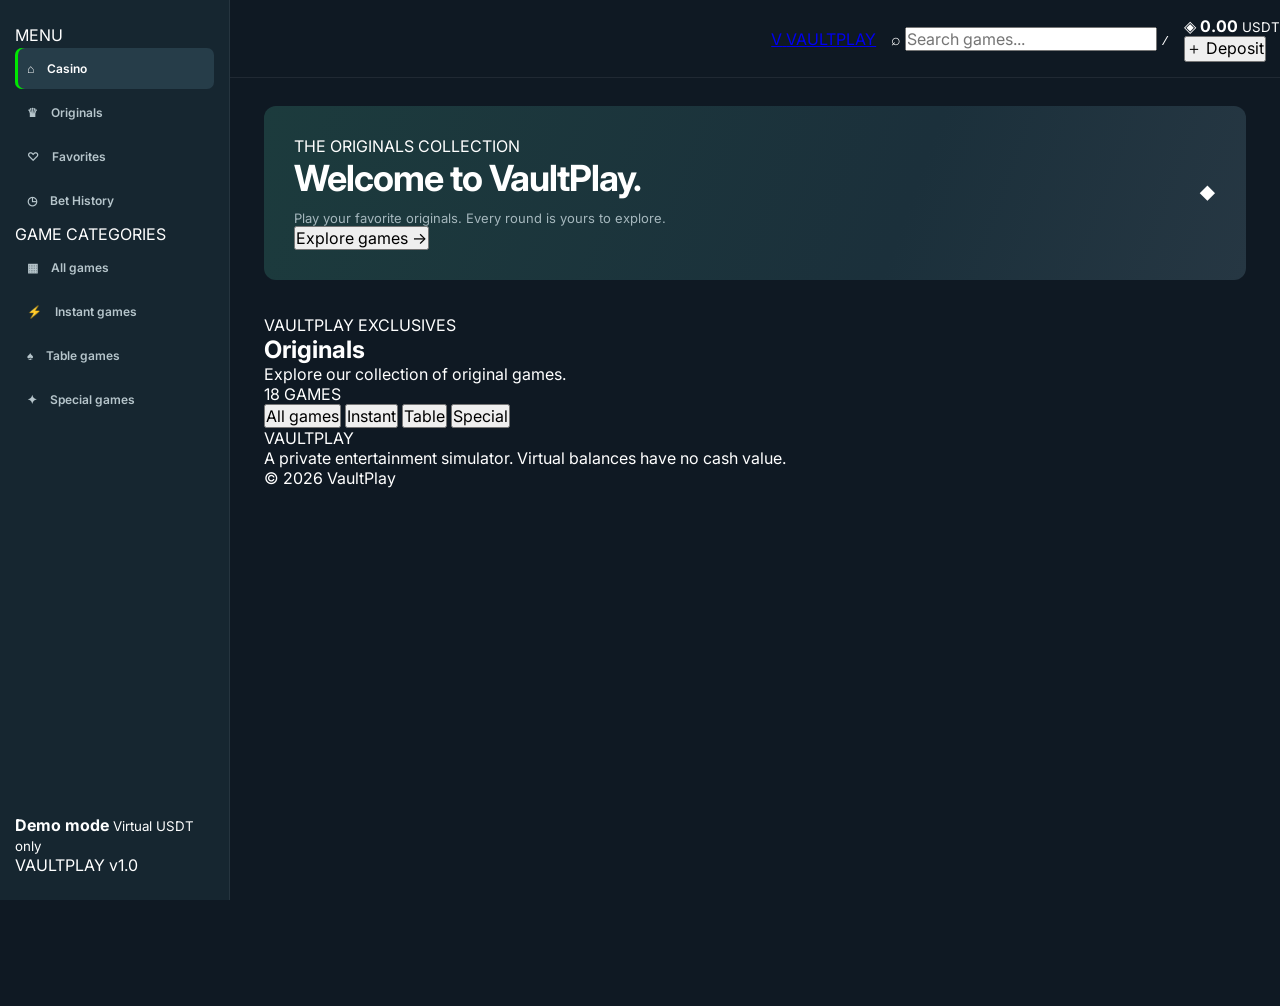
==== commit eb41b19f: "Update index.html for branding and layout changes" ====
--- a/index.html
+++ b/index.html
@@ -1,184 +1,201 @@
-
 <!DOCTYPE html>
 <html lang="en">
 <head>
   <meta charset="UTF-8">
   <meta name="viewport" content="width=device-width, initial-scale=1.0">
-  <title>VaultPlay | Plinko</title>
-  <meta name="theme-color" content="#111419">
-
+  <meta name="theme-color" content="#101419">
+  <title>VaultPlay — Originals Casino</title>
   <link rel="stylesheet" href="styles.css">
-  <link rel="stylesheet" href="plinko.css">
-
-  <script src="plinko.js" defer></script>
   <script src="app.js" defer></script>
 </head>
-
 <body>
+
   <header class="topbar">
-    <a href="index.html" class="brand">VAULT<span>PLAY</span></a>
-
-    <div class="topbar-right">
-      <div class="balance-display">
-        <span>Balance</span>
-        <strong id="balance">0.00 USDT</strong>
-      </div>
-      <button id="deposit-button" class="deposit-button">
-        Deposit
-      </button>
+    <button class="mobile-menu" id="mobile-menu" aria-label="Open menu">☰</button>
+
+    <a class="brand" href="#" data-page="casino">
+      <span class="brand-mark">V</span>
+      <span>VAULT<span class="brand-green">PLAY</span></span>
+    </a>
+
+    <div class="header-search">
+      <span>⌕</span>
+      <input id="search-input" type="search" placeholder="Search games...">
+      <kbd>/</kbd>
+    </div>
+
+    <div class="header-actions">
+      <div class="wallet-display">
+        <span class="wallet-icon">◈</span>
+        <strong id="header-balance">0.00</strong>
+        <small>USDT</small>
+      </div>
+      <button class="btn-deposit" id="open-deposit">＋ Deposit</button>
     </div>
   </header>
 
-  <div class="main-layout">
-    <aside class="sidebar">
-      <nav>
-        <a href="index.html">Casino</a>
-        <a href="index.html">Originals</a>
-        <a href="#" class="active">Plinko</a>
-        <a href="index.html">Favorites</a>
-        <a href="index.html">Bet History</a>
-      </nav>
+  <div class="app-layout">
+
+    <aside class="sidebar" id="sidebar">
+      <div class="sidebar-section">
+        <div class="sidebar-label">MENU</div>
+        <button class="nav-item active" data-page="casino">
+          <span>⌂</span> Casino
+        </button>
+        <button class="nav-item" data-page="originals">
+          <span>♛</span> Originals
+        </button>
+        <button class="nav-item" data-page="favorites">
+          <span>♡</span> Favorites
+        </button>
+        <button class="nav-item" data-page="history">
+          <span>◷</span> Bet History
+        </button>
+      </div>
+
+      <div class="sidebar-section">
+        <div class="sidebar-label">GAME CATEGORIES</div>
+        <button class="nav-item category-nav" data-category="all">
+          <span>▦</span> All games
+        </button>
+        <button class="nav-item category-nav" data-category="instant">
+          <span>⚡</span> Instant games
+        </button>
+        <button class="nav-item category-nav" data-category="table">
+          <span>♠</span> Table games
+        </button>
+        <button class="nav-item category-nav" data-category="slots">
+          <span>✦</span> Special games
+        </button>
+      </div>
+
+      <div class="sidebar-bottom">
+        <div class="demo-notice">
+          <span class="demo-dot"></span>
+          <div>
+            <strong>Demo mode</strong>
+            <small>Virtual USDT only</small>
+          </div>
+        </div>
+        <div class="sidebar-version">VAULTPLAY v1.0</div>
+      </div>
     </aside>
 
     <main class="main-content">
-      <div class="game-breadcrumb">
-        Casino / Originals / Plinko
-      </div>
-
-      <div id="plinko-game">
-        <p>Loading Plinko...</p>
-      </div>
+
+      <section class="welcome-banner">
+        <div class="welcome-content">
+          <div class="welcome-tag">THE ORIGINALS COLLECTION</div>
+          <h1>Welcome to <span>VaultPlay.</span></h1>
+          <p>Play your favorite originals. Every round is yours to explore.</p>
+          <button class="banner-button" id="explore-games">
+            Explore games <span>→</span>
+          </button>
+        </div>
+        <div class="banner-art" aria-hidden="true">
+          <div class="art-circle circle-one"></div>
+          <div class="art-circle circle-two"></div>
+          <div class="art-diamond">◆</div>
+          <div class="art-glow"></div>
+        </div>
+      </section>
+
+      <div class="content-heading" id="games-heading">
+        <div>
+          <div class="section-eyebrow">VAULTPLAY EXCLUSIVES</div>
+          <h2 id="page-title">Originals</h2>
+          <p id="page-subtitle">Explore our collection of original games.</p>
+        </div>
+        <div class="game-count" id="game-count">18 GAMES</div>
+      </div>
+
+      <div class="filter-bar" id="filter-bar">
+        <button class="filter-chip selected" data-filter="all">All games</button>
+        <button class="filter-chip" data-filter="instant">Instant</button>
+        <button class="filter-chip" data-filter="table">Table</button>
+        <button class="filter-chip" data-filter="slots">Special</button>
+      </div>
+
+      <section class="game-grid" id="game-grid"></section>
+
+      <section class="empty-state hidden" id="empty-state">
+        <div class="empty-icon">⌕</div>
+        <h3>No games found</h3>
+        <p>Try another search or category.</p>
+        <button class="secondary-button" id="clear-search">Clear search</button>
+      </section>
+
+      <section class="history-section hidden" id="history-section">
+        <div class="history-header">
+          <div>
+            <h2>Bet history</h2>
+            <p>Your recent VaultPlay game activity.</p>
+          </div>
+          <button class="secondary-button" id="clear-history">Clear history</button>
+        </div>
+        <div class="history-table-wrap">
+          <table class="history-table">
+            <thead>
+              <tr>
+                <th>GAME</th>
+                <th>DATE</th>
+                <th>BET</th>
+                <th>MULTIPLIER</th>
+                <th>PAYOUT</th>
+                <th>PROFIT</th>
+              </tr>
+            </thead>
+            <tbody id="history-body"></tbody>
+          </table>
+        </div>
+        <div class="history-empty" id="history-empty">
+          No bets yet. Your game activity will appear here.
+        </div>
+      </section>
+
+      <footer class="site-footer">
+        <div class="footer-brand">VAULT<span>PLAY</span></div>
+        <p>A private entertainment simulator. Virtual balances have no cash value.</p>
+        <span>© 2026 VaultPlay</span>
+      </footer>
+
     </main>
   </div>
 
-  <!-- Deposit modal -->
-  <div id="deposit-modal" class="modal hidden">
-    <div class="modal-content">
-      <button id="close-deposit" class="modal-close">×</button>
-
-      <h2>Virtual Deposit</h2>
-      <p>This is a simulator. No real money is deposited.</p>
-
-      <label for="deposit-amount">Amount (USDT)</label>
-      <input
-        type="number"
-        id="deposit-amount"
-        min="1"
-        step="0.01"
-        placeholder="Enter amount"
-      >
-
-      <div class="deposit-quick">
+  <!-- Virtual deposit modal -->
+  <div class="modal-overlay hidden" id="deposit-modal">
+    <div class="modal">
+      <button class="modal-close" id="close-deposit" aria-label="Close">×</button>
+      <div class="modal-icon">◈</div>
+      <div class="modal-eyebrow">VAULTPLAY WALLET</div>
+      <h2>Add virtual funds</h2>
+      <p class="modal-description">
+        Add simulator credits to your VaultPlay balance.
+        No real money or cryptocurrency is involved.
+      </p>
+
+      <label for="deposit-amount">AMOUNT</label>
+      <div class="amount-input-wrap">
+        <input id="deposit-amount" type="number" min="0.01"
+          step="0.01" placeholder="0.00">
+        <span>USDT</span>
+      </div>
+
+      <div class="quick-amounts">
         <button data-amount="10">10</button>
         <button data-amount="50">50</button>
         <button data-amount="100">100</button>
         <button data-amount="500">500</button>
       </div>
 
-      <button id="confirm-deposit">Add virtual balance</button>
+      <button class="confirm-deposit" id="confirm-deposit">
+        Add to balance
+      </button>
+      <div class="modal-footnote">SIMULATED FUNDS · NO PAYMENT REQUIRED</div>
     </div>
   </div>
 
-  <script>
-    /*
-      Standalone wallet integration.
-      Balance is stored locally in this browser.
-    */
-
-    const WALLET_KEY = "vaultplay-account-v1";
-
-    let currentBalance = 0;
-
-    function loadWallet() {
-      try {
-        const saved = JSON.parse(localStorage.getItem(WALLET_KEY));
-        currentBalance = Number(saved?.balance) || 0;
-      } catch {
-        currentBalance = 0;
-      }
-
-      updateBalanceDisplay();
-    }
-
-    function updateBalance(newBalance) {
-      currentBalance = Math.max(0, Number(newBalance) || 0);
-
-      localStorage.setItem(
-        WALLET_KEY,
-        JSON.stringify({ balance: currentBalance })
-      );
-
-      updateBalanceDisplay();
-    }
-
-    function updateBalanceDisplay() {
-      const balanceElement = document.getElementById("balance");
-
-      if (balanceElement) {
-        balanceElement.textContent =
-          currentBalance.toFixed(2) + " USDT";
-      }
-    }
-
-    function openDeposit() {
-      document.getElementById("deposit-modal").classList.remove("hidden");
-    }
-
-    function closeDeposit() {
-      document.getElementById("deposit-modal").classList.add("hidden");
-    }
-
-    document.getElementById("deposit-button").addEventListener(
-      "click", openDeposit
-    );
-
-    document.getElementById("close-deposit").addEventListener(
-      "click", closeDeposit
-    );
-
-    document.querySelectorAll("[data-amount]").forEach(button => {
-      button.addEventListener("click", () => {
-        document.getElementById("deposit-amount").value =
-          button.dataset.amount;
-      });
-    });
-
-    document.getElementById("confirm-deposit").addEventListener(
-      "click", () => {
-        const amount = Number(
-          document.getElementById("deposit-amount").value
-        );
-
-        if (!Number.isFinite(amount) || amount <= 0) {
-          alert("Enter a valid amount.");
-          return;
-        }
-
-        updateBalance(currentBalance + amount);
-        document.getElementById("deposit-amount").value = "";
-        closeDeposit();
-      }
-    );
-
-    // Load saved balance before starting the game.
-    loadWallet();
-
-    // Start Plinko using the same wallet as the deposit system.
-    window.addEventListener("DOMContentLoaded", () => {
-      if (typeof window.mountPlinko !== "function") {
-        document.getElementById("plinko-game").innerHTML =
-          "<p>Plinko could not load. Check that plinko.js exists.</p>";
-        return;
-      }
-
-      window.mountPlinko(
-        document.getElementById("plinko-game"),
-        {
-          getBalance: () => currentBalance,
-          setBalance: (newBalance) => updateBalance(newBalance)
-        }
-      );
-    });
-  </script>
+  <div class="toast-container" id="toast-container"></div>
+
 </body>
 </html>
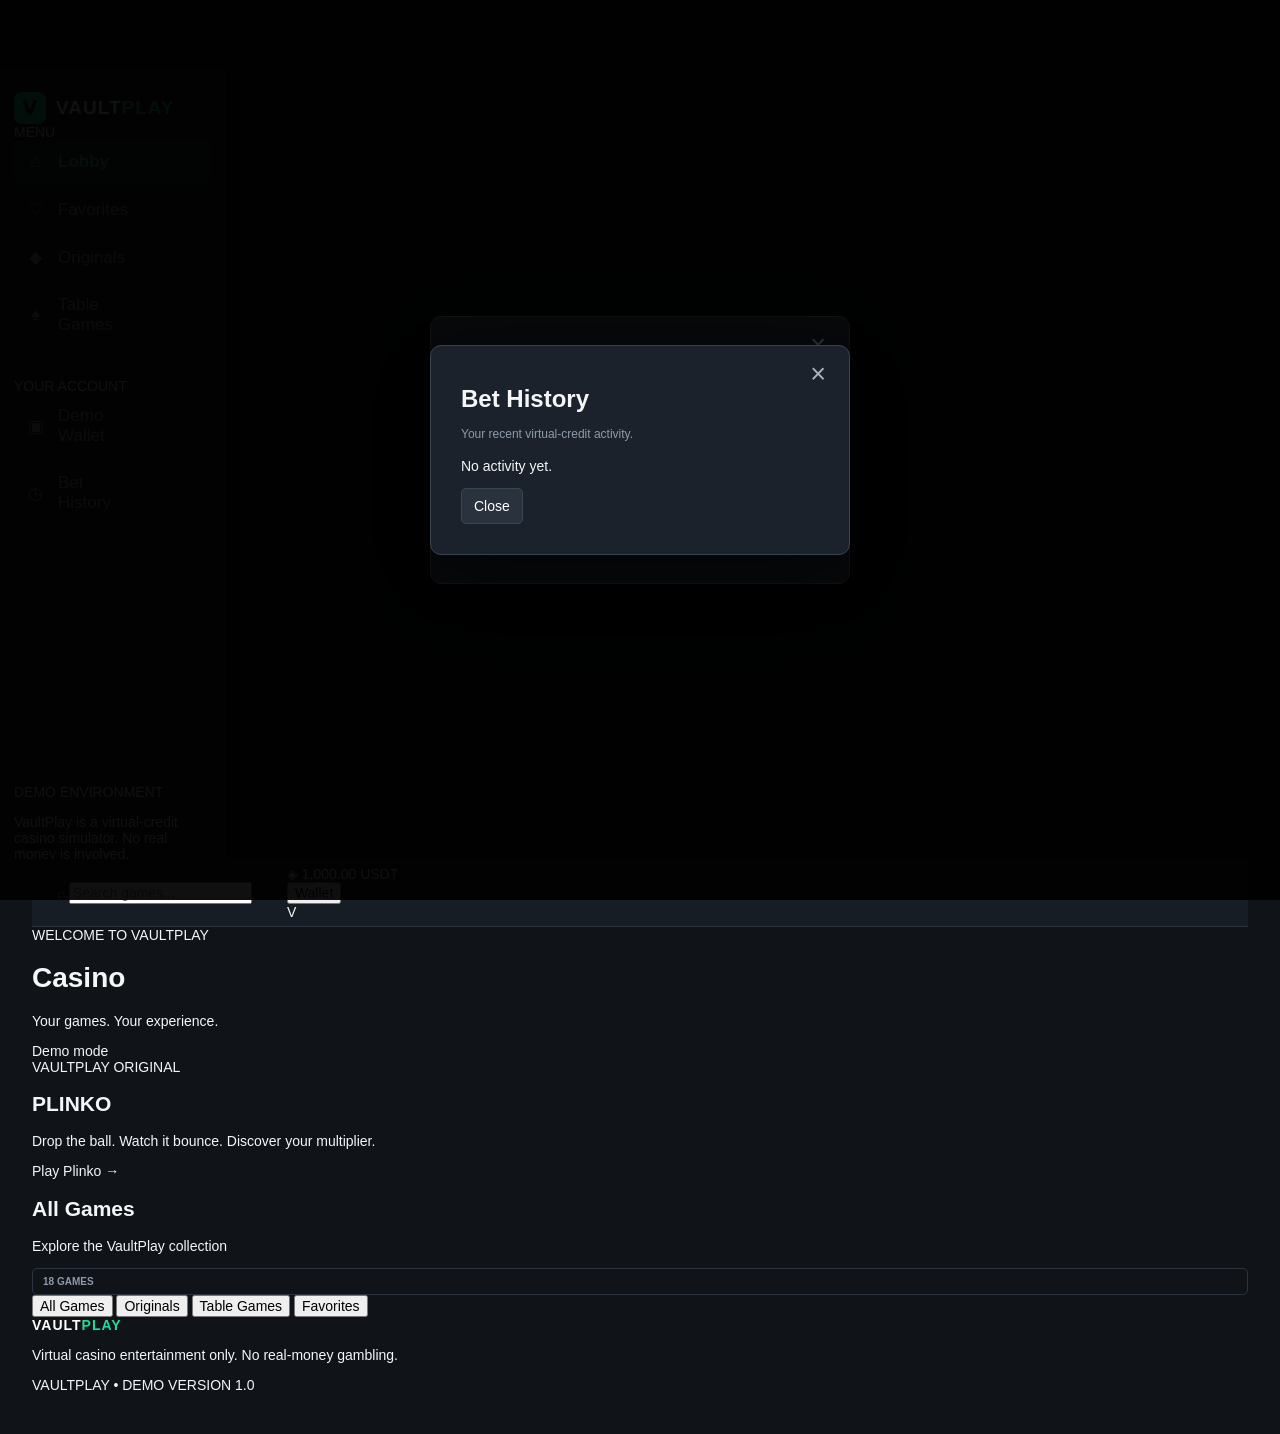
==== commit c063f617: "Refactor index.html for layout and accessibility Updated meta theme color and title in index.html. R" ====
--- a/index.html
+++ b/index.html
@@ -1,201 +1,309 @@
+
 <!DOCTYPE html>
 <html lang="en">
 <head>
-  <meta charset="UTF-8">
-  <meta name="viewport" content="width=device-width, initial-scale=1.0">
-  <meta name="theme-color" content="#101419">
-  <title>VaultPlay — Originals Casino</title>
-  <link rel="stylesheet" href="styles.css">
-  <script src="app.js" defer></script>
+    <meta charset="UTF-8">
+    <meta name="viewport" content="width=device-width, initial-scale=1.0">
+    <meta name="theme-color" content="#101216">
+    <title>VaultPlay — Casino</title>
+
+    <link rel="stylesheet" href="styles.css">
+    <script src="app.js" defer></script>
 </head>
+
 <body>
 
-  <header class="topbar">
-    <button class="mobile-menu" id="mobile-menu" aria-label="Open menu">☰</button>
-
-    <a class="brand" href="#" data-page="casino">
-      <span class="brand-mark">V</span>
-      <span>VAULT<span class="brand-green">PLAY</span></span>
-    </a>
-
-    <div class="header-search">
-      <span>⌕</span>
-      <input id="search-input" type="search" placeholder="Search games...">
-      <kbd>/</kbd>
+<div class="app">
+
+    <!-- SIDEBAR -->
+    <aside class="sidebar" id="sidebar">
+
+        <a href="index.html" class="brand">
+            <span class="brand-mark">V</span>
+            <span>VAULT<span class="brand-green">PLAY</span></span>
+        </a>
+
+        <div class="sidebar-section">
+            <div class="sidebar-heading">MENU</div>
+
+            <button class="nav-item active" data-filter="all">
+                <span class="nav-icon">⌂</span>
+                <span>Lobby</span>
+            </button>
+
+            <button class="nav-item" data-filter="favorites">
+                <span class="nav-icon">♡</span>
+                <span>Favorites</span>
+            </button>
+
+            <button class="nav-item" data-filter="originals">
+                <span class="nav-icon">◆</span>
+                <span>Originals</span>
+            </button>
+
+            <button class="nav-item" data-filter="table">
+                <span class="nav-icon">♠</span>
+                <span>Table Games</span>
+            </button>
+        </div>
+
+        <div class="sidebar-section">
+            <div class="sidebar-heading">YOUR ACCOUNT</div>
+
+            <button class="nav-item" id="openWallet">
+                <span class="nav-icon">▣</span>
+                <span>Demo Wallet</span>
+            </button>
+
+            <button class="nav-item" id="historyButton">
+                <span class="nav-icon">◷</span>
+                <span>Bet History</span>
+            </button>
+        </div>
+
+        <div class="sidebar-bottom">
+            <div class="demo-label">
+                <span class="status-dot"></span>
+                DEMO ENVIRONMENT
+            </div>
+            <p>VaultPlay is a virtual-credit casino simulator. No real money is involved.</p>
+        </div>
+
+    </aside>
+
+
+    <!-- MAIN CONTENT -->
+    <main class="main-content">
+
+        <!-- TOP BAR -->
+        <header class="topbar">
+
+            <button class="mobile-menu" id="mobileMenu" aria-label="Open menu">
+                ☰
+            </button>
+
+            <div class="search-box">
+                <span>⌕</span>
+                <input
+                    type="search"
+                    id="gameSearch"
+                    placeholder="Search games..."
+                    autocomplete="off"
+                >
+            </div>
+
+            <div class="topbar-right">
+
+                <div class="balance-display">
+                    <span class="balance-symbol">◈</span>
+                    <span id="topBalance">1,000.00</span>
+                    <span class="currency">USDT</span>
+                </div>
+
+                <button class="wallet-button" id="topWallet">
+                    Wallet
+                </button>
+
+                <div class="profile-avatar">V</div>
+
+            </div>
+
+        </header>
+
+
+        <!-- PAGE CONTENT -->
+        <div class="page-content">
+
+            <div class="page-heading">
+                <div>
+                    <div class="eyebrow">WELCOME TO VAULTPLAY</div>
+                    <h1>Casino</h1>
+                    <p class="subheading">Your games. Your experience.</p>
+                </div>
+
+                <div class="online-indicator">
+                    <span class="status-dot"></span>
+                    Demo mode
+                </div>
+            </div>
+
+
+            <!-- FEATURED GAME -->
+            <section class="featured-section">
+
+                <div class="featured-card">
+
+                    <div class="featured-info">
+                        <span class="featured-tag">VAULTPLAY ORIGINAL</span>
+
+                        <h2>PLINKO</h2>
+
+                        <p>
+                            Drop the ball. Watch it bounce.
+                            Discover your multiplier.
+                        </p>
+
+                        <a href="games/plinko.html" class="play-button">
+                            Play Plinko <span>→</span>
+                        </a>
+                    </div>
+
+                    <div class="featured-art">
+                        <div class="featured-glow"></div>
+                        <div class="featured-ball"></div>
+                        <div class="featured-peg peg-one"></div>
+                        <div class="featured-peg peg-two"></div>
+                        <div class="featured-peg peg-three"></div>
+                        <div class="featured-peg peg-four"></div>
+                        <div class="featured-peg peg-five"></div>
+                        <div class="featured-peg peg-six"></div>
+                        <div class="featured-peg peg-seven"></div>
+                        <div class="featured-peg peg-eight"></div>
+                        <div class="featured-peg peg-nine"></div>
+                        <div class="featured-peg peg-ten"></div>
+                        <div class="featured-peg peg-eleven"></div>
+                        <div class="featured-peg peg-twelve"></div>
+                        <div class="featured-peg peg-thirteen"></div>
+                        <div class="featured-peg peg-fourteen"></div>
+                        <div class="featured-peg peg-fifteen"></div>
+                        <div class="featured-peg peg-sixteen"></div>
+                        <div class="featured-peg peg-seventeen"></div>
+                        <div class="featured-peg peg-eighteen"></div>
+                        <div class="featured-peg peg-nineteen"></div>
+                        <div class="featured-peg peg-twenty"></div>
+                        <div class="featured-peg peg-twentyone"></div>
+                        <div class="featured-peg peg-twentytwo"></div>
+                        <div class="featured-peg peg-twentythree"></div>
+                        <div class="featured-peg peg-twentyfour"></div>
+                        <div class="featured-peg peg-twentyfive"></div>
+                        <div class="featured-peg peg-twentysix"></div>
+                        <div class="featured-peg peg-twentyseven"></div>
+                        <div class="featured-peg peg-twentyeight"></div>
+                        <div class="featured-peg peg-twentynine"></div>
+                        <div class="featured-peg peg-thirty"></div>
+                    </div>
+
+                </div>
+
+            </section>
+
+
+            <!-- GAME CATEGORIES -->
+            <section class="games-section">
+
+                <div class="section-header">
+                    <div>
+                        <h2>All Games</h2>
+                        <p>Explore the VaultPlay collection</p>
+                    </div>
+
+                    <div class="game-count" id="gameCount">18 GAMES</div>
+                </div>
+
+
+                <div class="category-tabs">
+
+                    <button class="category-tab active" data-filter="all">
+                        All Games
+                    </button>
+
+                    <button class="category-tab" data-filter="originals">
+                        Originals
+                    </button>
+
+                    <button class="category-tab" data-filter="table">
+                        Table Games
+                    </button>
+
+                    <button class="category-tab" data-filter="favorites">
+                        Favorites
+                    </button>
+
+                </div>
+
+
+                <!-- JAVASCRIPT RENDERS GAME CARDS HERE -->
+                <div class="games-grid" id="gamesGrid"></div>
+
+                <div class="empty-state" id="emptyState" hidden>
+                    <div class="empty-icon">⌕</div>
+                    <h3>No games found</h3>
+                    <p>Try another search or category.</p>
+                </div>
+
+            </section>
+
+
+            <footer class="footer">
+                <div class="footer-brand">VAULT<span>PLAY</span></div>
+                <p>Virtual casino entertainment only. No real-money gambling.</p>
+                <p class="footer-version">VAULTPLAY • DEMO VERSION 1.0</p>
+            </footer>
+
+        </div>
+
+    </main>
+
+</div>
+
+
+<!-- WALLET MODAL -->
+<div class="modal-overlay" id="walletModal">
+
+    <div class="modal">
+
+        <button class="modal-close" data-close="walletModal">×</button>
+
+        <div class="modal-icon">◈</div>
+
+        <h2>Demo Wallet</h2>
+        <p class="modal-description">
+            Your VaultPlay virtual-credit balance.
+        </p>
+
+        <div class="wallet-balance">
+            <span>AVAILABLE BALANCE</span>
+            <strong id="modalBalance">1,000.00 USDT</strong>
+        </div>
+
+        <div class="wallet-notice">
+            This is a simulation. Credits have no cash value and cannot be deposited or withdrawn.
+        </div>
+
+        <button class="primary-button" id="addCredits">
+            Add 1,000 Demo Credits
+        </button>
+
+        <button class="secondary-button" data-close="walletModal">
+            Close
+        </button>
+
     </div>
 
-    <div class="header-actions">
-      <div class="wallet-display">
-        <span class="wallet-icon">◈</span>
-        <strong id="header-balance">0.00</strong>
-        <small>USDT</small>
-      </div>
-      <button class="btn-deposit" id="open-deposit">＋ Deposit</button>
+</div>
+
+
+<!-- HISTORY MODAL -->
+<div class="modal-overlay" id="historyModal">
+
+    <div class="modal history-modal">
+
+        <button class="modal-close" data-close="historyModal">×</button>
+
+        <h2>Bet History</h2>
+        <p class="modal-description">Your recent virtual-credit activity.</p>
+
+        <div id="historyList" class="history-list">
+            <p class="no-history">No activity yet.</p>
+        </div>
+
+        <button class="secondary-button" data-close="historyModal">
+            Close
+        </button>
+
     </div>
-  </header>
-
-  <div class="app-layout">
-
-    <aside class="sidebar" id="sidebar">
-      <div class="sidebar-section">
-        <div class="sidebar-label">MENU</div>
-        <button class="nav-item active" data-page="casino">
-          <span>⌂</span> Casino
-        </button>
-        <button class="nav-item" data-page="originals">
-          <span>♛</span> Originals
-        </button>
-        <button class="nav-item" data-page="favorites">
-          <span>♡</span> Favorites
-        </button>
-        <button class="nav-item" data-page="history">
-          <span>◷</span> Bet History
-        </button>
-      </div>
-
-      <div class="sidebar-section">
-        <div class="sidebar-label">GAME CATEGORIES</div>
-        <button class="nav-item category-nav" data-category="all">
-          <span>▦</span> All games
-        </button>
-        <button class="nav-item category-nav" data-category="instant">
-          <span>⚡</span> Instant games
-        </button>
-        <button class="nav-item category-nav" data-category="table">
-          <span>♠</span> Table games
-        </button>
-        <button class="nav-item category-nav" data-category="slots">
-          <span>✦</span> Special games
-        </button>
-      </div>
-
-      <div class="sidebar-bottom">
-        <div class="demo-notice">
-          <span class="demo-dot"></span>
-          <div>
-            <strong>Demo mode</strong>
-            <small>Virtual USDT only</small>
-          </div>
-        </div>
-        <div class="sidebar-version">VAULTPLAY v1.0</div>
-      </div>
-    </aside>
-
-    <main class="main-content">
-
-      <section class="welcome-banner">
-        <div class="welcome-content">
-          <div class="welcome-tag">THE ORIGINALS COLLECTION</div>
-          <h1>Welcome to <span>VaultPlay.</span></h1>
-          <p>Play your favorite originals. Every round is yours to explore.</p>
-          <button class="banner-button" id="explore-games">
-            Explore games <span>→</span>
-          </button>
-        </div>
-        <div class="banner-art" aria-hidden="true">
-          <div class="art-circle circle-one"></div>
-          <div class="art-circle circle-two"></div>
-          <div class="art-diamond">◆</div>
-          <div class="art-glow"></div>
-        </div>
-      </section>
-
-      <div class="content-heading" id="games-heading">
-        <div>
-          <div class="section-eyebrow">VAULTPLAY EXCLUSIVES</div>
-          <h2 id="page-title">Originals</h2>
-          <p id="page-subtitle">Explore our collection of original games.</p>
-        </div>
-        <div class="game-count" id="game-count">18 GAMES</div>
-      </div>
-
-      <div class="filter-bar" id="filter-bar">
-        <button class="filter-chip selected" data-filter="all">All games</button>
-        <button class="filter-chip" data-filter="instant">Instant</button>
-        <button class="filter-chip" data-filter="table">Table</button>
-        <button class="filter-chip" data-filter="slots">Special</button>
-      </div>
-
-      <section class="game-grid" id="game-grid"></section>
-
-      <section class="empty-state hidden" id="empty-state">
-        <div class="empty-icon">⌕</div>
-        <h3>No games found</h3>
-        <p>Try another search or category.</p>
-        <button class="secondary-button" id="clear-search">Clear search</button>
-      </section>
-
-      <section class="history-section hidden" id="history-section">
-        <div class="history-header">
-          <div>
-            <h2>Bet history</h2>
-            <p>Your recent VaultPlay game activity.</p>
-          </div>
-          <button class="secondary-button" id="clear-history">Clear history</button>
-        </div>
-        <div class="history-table-wrap">
-          <table class="history-table">
-            <thead>
-              <tr>
-                <th>GAME</th>
-                <th>DATE</th>
-                <th>BET</th>
-                <th>MULTIPLIER</th>
-                <th>PAYOUT</th>
-                <th>PROFIT</th>
-              </tr>
-            </thead>
-            <tbody id="history-body"></tbody>
-          </table>
-        </div>
-        <div class="history-empty" id="history-empty">
-          No bets yet. Your game activity will appear here.
-        </div>
-      </section>
-
-      <footer class="site-footer">
-        <div class="footer-brand">VAULT<span>PLAY</span></div>
-        <p>A private entertainment simulator. Virtual balances have no cash value.</p>
-        <span>© 2026 VaultPlay</span>
-      </footer>
-
-    </main>
-  </div>
-
-  <!-- Virtual deposit modal -->
-  <div class="modal-overlay hidden" id="deposit-modal">
-    <div class="modal">
-      <button class="modal-close" id="close-deposit" aria-label="Close">×</button>
-      <div class="modal-icon">◈</div>
-      <div class="modal-eyebrow">VAULTPLAY WALLET</div>
-      <h2>Add virtual funds</h2>
-      <p class="modal-description">
-        Add simulator credits to your VaultPlay balance.
-        No real money or cryptocurrency is involved.
-      </p>
-
-      <label for="deposit-amount">AMOUNT</label>
-      <div class="amount-input-wrap">
-        <input id="deposit-amount" type="number" min="0.01"
-          step="0.01" placeholder="0.00">
-        <span>USDT</span>
-      </div>
-
-      <div class="quick-amounts">
-        <button data-amount="10">10</button>
-        <button data-amount="50">50</button>
-        <button data-amount="100">100</button>
-        <button data-amount="500">500</button>
-      </div>
-
-      <button class="confirm-deposit" id="confirm-deposit">
-        Add to balance
-      </button>
-      <div class="modal-footnote">SIMULATED FUNDS · NO PAYMENT REQUIRED</div>
-    </div>
-  </div>
-
-  <div class="toast-container" id="toast-container"></div>
+
+</div>
 
 </body>
 </html>
--- a/styles.css
+++ b/styles.css
@@ -1,750 +1,958 @@
-
-@import url('https://fonts.googleapis.com/css2?family=Inter:wght@400;500;600;700;800&display=swap');
 
 :root {
-    --bg: #0f1923;
-    --sidebar: #162630;
-    --panel: #1a2c38;
-    --panel-hover: #263d49;
-    --green: #00e701;
-    --text: #ffffff;
-    --muted: #91a4ad;
-    --border: rgba(255,255,255,0.07);
+  --bg: #101419;
+  --panel: #191f27;
+  --panel-light: #202833;
+  --border: #2b333e;
+  --text: #f4f6f8;
+  --muted: #8f9aa8;
+  --green: #20d99a;
+  --green-dark: #123e31;
+  --red: #fa5b68;
 }
 
 * {
-    box-sizing: border-box;
-    margin: 0;
-    padding: 0;
+  box-sizing: border-box;
+}
+
+html {
+  scroll-behavior: smooth;
 }
 
 body {
-    background: var(--bg);
-    color: var(--text);
-    font-family: Inter, sans-serif;
-    min-height: 100vh;
+  margin: 0;
+  background: var(--bg);
+  color: var(--text);
+  font-family: Inter, -apple-system, BlinkMacSystemFont, "Segoe UI", Arial, sans-serif;
+  font-size: 14px;
 }
 
 button, input {
-    font: inherit;
+  font: inherit;
 }
 
 button {
-    cursor: pointer;
+  cursor: pointer;
+}
+
+a {
+  color: inherit;
+  text-decoration: none;
 }
 
 .hidden {
-    display: none !important;
-}
-
-/* APP LAYOUT */
-
-.app {
-    min-height: 100vh;
+  display: none !important;
+}
+
+/* HEADER */
+
+.topbar {
+  height: 68px;
+  background: #171d24;
+  border-bottom: 1px solid var(--border);
+  display: flex;
+  align-items: center;
+  padding: 0 25px;
+  gap: 35px;
+  position: sticky;
+  top: 0;
+  z-index: 20;
+}
+
+.brand {
+  display: flex;
+  align-items: center;
+  gap: 10px;
+  font-size: 19px;
+  font-weight: 900;
+  letter-spacing: 1px;
+  white-space: nowrap;
+}
+
+.brand-mark {
+  width: 32px;
+  height: 32px;
+  background: var(--green);
+  color: #092218;
+  border-radius: 8px;
+  display: grid;
+  place-items: center;
+  font-size: 21px;
+  font-weight: 1000;
+}
+
+.brand-green,
+.footer-brand span {
+  color: var(--green);
+}
+
+.header-search {
+  width: min(420px, 40vw);
+  height: 39px;
+  background: #10151b;
+  border: 1px solid var(--border);
+  border-radius: 6px;
+  display: flex;
+  align-items: center;
+  gap: 10px;
+  padding: 0 12px;
+  color: var(--muted);
+}
+
+.header-search input {
+  background: transparent;
+  border: 0;
+  outline: 0;
+  color: white;
+  width: 100%;
+}
+
+.header-search kbd {
+  border: 1px solid #39434f;
+  border-radius: 4px;
+  padding: 2px 6px;
+  color: #8793a0;
+}
+
+.header-actions {
+  margin-left: auto;
+  display: flex;
+  align-items: center;
+  gap: 13px;
+}
+
+.wallet-display {
+  display: flex;
+  align-items: center;
+  gap: 7px;
+  background: #10151b;
+  border: 1px solid var(--border);
+  padding: 10px 13px;
+  border-radius: 6px;
+}
+
+.wallet-icon {
+  color: var(--green);
+  font-size: 17px;
+}
+
+.wallet-display strong {
+  font-variant-numeric: tabular-nums;
+}
+
+.wallet-display small {
+  color: var(--muted);
+}
+
+.btn-deposit {
+  border: 0;
+  background: var(--green);
+  color: #082319;
+  font-weight: 800;
+  padding: 11px 17px;
+  border-radius: 6px;
+}
+
+.btn-deposit:hover,
+.confirm-deposit:hover {
+  filter: brightness(1.1);
+}
+
+.mobile-menu {
+  display: none;
+  background: transparent;
+  color: white;
+  border: 0;
+  font-size: 22px;
+}
+
+/* MAIN LAYOUT */
+
+.app-layout {
+  display: flex;
+  min-height: calc(100vh - 68px);
 }
 
 .sidebar {
-    position: fixed;
-    top: 0;
-    left: 0;
-    bottom: 0;
-    width: 230px;
-    background: var(--sidebar);
-    border-right: 1px solid var(--border);
-    padding: 25px 15px;
-    display: flex;
-    flex-direction: column;
-    z-index: 10;
-}
+  width: 225px;
+  flex: 0 0 225px;
+  background: #171d24;
+  border-right: 1px solid var(--border);
+  padding: 24px 14px;
+  display: flex;
+  flex-direction: column;
+  min-height: calc(100vh - 68px);
+  position: sticky;
+  top: 68px;
+  height: calc(100vh - 68px);
+}
+
+.sidebar-section {
+  margin-bottom: 28px;
+}
+
+.sidebar-label {
+  color: #687482;
+  font-size: 10px;
+  letter-spacing: 1.5px;
+  font-weight: 800;
+  padding: 0 12px;
+  margin-bottom: 11px;
+}
+
+.nav-item {
+  width: 100%;
+  background: transparent;
+  color: #aab3be;
+  border: 0;
+  border-radius: 6px;
+  text-align: left;
+  padding: 12px;
+  display: flex;
+  gap: 13px;
+  align-items: center;
+  font-size: 13px;
+  margin-bottom: 3px;
+}
+
+.nav-item span {
+  font-size: 17px;
+  width: 19px;
+  text-align: center;
+}
+
+.nav-item:hover {
+  background: #232c36;
+  color: white;
+}
+
+.nav-item.active {
+  background: #203b34;
+  color: var(--green);
+  font-weight: 700;
+}
+
+.sidebar-bottom {
+  margin-top: auto;
+}
+
+.demo-notice {
+  display: flex;
+  align-items: center;
+  gap: 10px;
+  background: #202833;
+  padding: 12px;
+  border-radius: 7px;
+}
+
+.demo-dot {
+  width: 8px;
+  height: 8px;
+  background: var(--green);
+  border-radius: 50%;
+  box-shadow: 0 0 9px var(--green);
+}
+
+.demo-notice strong,
+.demo-notice small {
+  display: block;
+}
+
+.demo-notice strong {
+  font-size: 12px;
+}
+
+.demo-notice small {
+  color: var(--muted);
+  font-size: 10px;
+  margin-top: 3px;
+}
+
+.sidebar-version {
+  text-align: center;
+  color: #596471;
+  font-size: 9px;
+  letter-spacing: 1px;
+  margin-top: 18px;
+}
+
+/* CONTENT */
 
 .main-content {
-    margin-left: 230px;
-    padding: 0 34px;
-    min-height: 100vh;
-    max-width: 1800px;
-}
-
-/* LOGO */
-
-.logo {
-    display: flex;
-    align-items: center;
-    gap: 10px;
-    color: white;
-    text-decoration: none;
-    font-size: 21px;
-    font-weight: 800;
-    letter-spacing: -1px;
-    padding: 0 9px 35px;
-}
-
-.logo-icon {
-    background: var(--green);
-    color: #102019;
-    width: 32px;
-    height: 32px;
-    border-radius: 8px;
-    display: grid;
-    place-items: center;
-    font-size: 20px;
-}
-
-.logo span:last-child {
-    color: var(--green);
-}
-
-/* SIDEBAR NAVIGATION */
-
-.nav-section {
-    margin-bottom: 25px;
-}
-
-.nav-label {
-    color: #71858f;
-    font-size: 10px;
-    font-weight: 800;
-    letter-spacing: 1px;
-    padding: 12px;
-}
-
-.nav-item {
-    display: flex;
-    align-items: center;
-    gap: 13px;
-    width: 100%;
-    border: none;
-    border-radius: 7px;
-    padding: 13px 12px;
-    background: transparent;
-    color: #b6c5cb;
-    font-size: 12px;
-    font-weight: 600;
-    text-align: left;
-    margin: 3px 0;
-}
-
-.nav-item:hover,
-.nav-item.active {
-    background: #263d49;
-    color: white;
-}
-
-.nav-item.active {
-    box-shadow: inset 3px 0 var(--green);
-}
-
-.nav-icon {
-    font-size: 18px;
-    width: 20px;
-    text-align: center;
-}
-
-.sidebar-bottom {
-    margin-top: auto;
-}
-
-.demo-status {
-    background: #203b36;
-    color: #a8e8b0;
-    padding: 11px;
-    border-radius: 7px;
-    font-size: 11px;
-    font-weight: 700;
-    display: flex;
-    align-items: center;
-    gap: 8px;
-}
-
-.online-dot {
-    width: 7px;
-    height: 7px;
-    background: var(--green);
-    border-radius: 50%;
-    display: inline-block;
-    box-shadow: 0 0 8px #00e70177;
-}
-
-.sidebar-bottom p {
-    font-size: 10px;
-    color: #71858f;
-    line-height: 1.6;
-    padding: 12px 4px;
-}
-
-/* TOP BAR */
-
-.topbar {
-    height: 78px;
-    display: flex;
-    align-items: center;
-    justify-content: flex-end;
-    gap: 15px;
-    border-bottom: 1px solid var(--border);
-}
-
-.topbar-spacer {
-    flex: 1;
-}
-
-.wallet {
-    display: flex;
-    align-items: center;
-    gap: 13px;
-    background: var(--panel);
-    padding: 7px 8px 7px 14px;
-    border-radius: 8px;
-}
-
-.wallet-info {
-    display: flex;
-    flex-direction: column;
-    gap: 4px;
-}
-
-.wallet-label {
-    font-size: 9px;
-    font-weight: 800;
-    color: #82959e;
-    letter-spacing: 1px;
-}
-
-.wallet-amount {
-    font-size: 15px;
-    font-weight: 800;
-}
-
-.currency {
-    color: #9db0b8;
-    font-size: 10px;
-}
-
-.deposit-btn,
-.confirm-deposit {
-    background: var(--green);
-    color: #102019;
-    border: none;
-    border-radius: 6px;
-    font-weight: 800;
-    padding: 11px 16px;
-}
-
-.deposit-btn:hover,
-.confirm-deposit:hover {
-    background: #39ff39;
-}
-
-.profile-btn {
-    width: 37px;
-    height: 37px;
-    border-radius: 50%;
-    border: none;
-    background: #354d5a;
-    color: white;
-    font-weight: 800;
-}
-
-.mobile-menu {
-    display: none;
-}
-
-/* WELCOME BANNER */
+  width: 100%;
+  max-width: 1500px;
+  margin: 0 auto;
+  padding: 27px 32px;
+  min-width: 0;
+}
 
 .welcome-banner {
-    margin: 28px 0 35px;
-    padding: 30px;
-    min-height: 170px;
-    border-radius: 12px;
-    background: linear-gradient(
-        110deg,
-        #1c3b3d,
-        #1b303b 65%,
-        #263743
-    );
-    display: flex;
-    justify-content: space-between;
-    align-items: center;
-}
-
-.welcome-label,
-.section-label {
-    color: var(--green);
-    font-size: 10px;
-    font-weight: 800;
-    letter-spacing: 1.2px;
-    display: block;
-    margin-bottom: 10px;
+  min-height: 235px;
+  background: linear-gradient(105deg, #19392f 0%, #1a302c 47%, #252b37 100%);
+  border: 1px solid #315044;
+  border-radius: 10px;
+  padding: 34px 38px;
+  position: relative;
+  overflow: hidden;
+  display: flex;
+  align-items: center;
+}
+
+.welcome-content {
+  position: relative;
+  z-index: 2;
+}
+
+.welcome-tag,
+.section-eyebrow,
+.modal-eyebrow {
+  font-size: 10px;
+  font-weight: 900;
+  letter-spacing: 2px;
+  color: var(--green);
 }
 
 .welcome-banner h1 {
-    font-size: clamp(25px, 3vw, 36px);
-    letter-spacing: -1px;
-    margin-bottom: 10px;
+  font-size: clamp(27px, 4vw, 39px);
+  margin: 13px 0 9px;
+  letter-spacing: -1.3px;
+}
+
+.welcome-banner h1 span {
+  color: var(--green);
 }
 
 .welcome-banner p {
-    font-size: 13px;
-    color: #a5b7bd;
-}
-
-.welcome-badge {
-    background: #1b443b;
-    color: #b6d9c0;
-    padding: 11px 14px;
-    border-radius: 6px;
-    font-size: 9px;
-    font-weight: 800;
-    display: flex;
-    align-items: center;
-    gap: 8px;
-}
-
-/* LOBBY */
-
-.lobby {
-    padding-bottom: 45px;
-}
-
-.lobby-header {
-    display: flex;
-    justify-content: space-between;
-    align-items: end;
-    gap: 20px;
-    margin-bottom: 20px;
-}
-
-.lobby-header h2 {
-    font-size: 23px;
-    letter-spacing: -0.5px;
-}
-
-.search-container {
-    width: 220px;
-    height: 40px;
-    display: flex;
-    align-items: center;
-    gap: 10px;
-    background: var(--panel);
-    border: 1px solid var(--border);
-    border-radius: 7px;
-    padding: 0 12px;
-    color: var(--muted);
-}
-
-.search-container input {
-    width: 100%;
-    border: none;
-    outline: none;
-    background: transparent;
-    color: white;
-    font-size: 12px;
-}
-
-.categories {
-    display: flex;
-    gap: 8px;
-    overflow-x: auto;
-    padding-bottom: 20px;
-}
-
-.category {
-    border: none;
-    border-radius: 6px;
-    padding: 10px 15px;
-    background: #1b2d38;
-    color: #9eb0b7;
-    font-size: 11px;
-    font-weight: 700;
-    white-space: nowrap;
-}
-
-.category:hover,
-.category.active {
-    background: #304b57;
-    color: white;
+  color: #bdc9c5;
+  margin: 0 0 22px;
+}
+
+.banner-button {
+  background: var(--green);
+  color: #09251a;
+  border: 0;
+  padding: 12px 17px;
+  border-radius: 5px;
+  font-weight: 800;
+}
+
+.banner-button span {
+  margin-left: 14px;
+}
+
+.banner-art {
+  position: absolute;
+  right: 8%;
+  top: 0;
+  width: 340px;
+  height: 100%;
+}
+
+.art-circle {
+  position: absolute;
+  border-radius: 50%;
+  border: 1px solid rgba(32, 217, 154, .2);
+}
+
+.circle-one {
+  width: 250px;
+  height: 250px;
+  top: -10px;
+  right: 10px;
+}
+
+.circle-two {
+  width: 175px;
+  height: 175px;
+  top: 28px;
+  right: 48px;
+  background: rgba(32, 217, 154, .05);
+}
+
+.art-diamond {
+  position: absolute;
+  top: 48px;
+  right: 94px;
+  font-size: 100px;
+  color: var(--green);
+  text-shadow: 0 0 45px rgba(32, 217, 154, .5);
+  transform: rotate(15deg);
+}
+
+.art-glow {
+  position: absolute;
+  width: 150px;
+  height: 150px;
+  background: rgba(32, 217, 154, .12);
+  filter: blur(55px);
+  right: 55px;
+  top: 35px;
+}
+
+.content-heading {
+  display: flex;
+  align-items: end;
+  justify-content: space-between;
+  margin: 35px 0 19px;
+}
+
+.content-heading h2 {
+  font-size: 23px;
+  margin: 7px 0 5px;
+}
+
+.content-heading p {
+  color: var(--muted);
+  margin: 0;
+  font-size: 12px;
+}
+
+.game-count {
+  color: var(--muted);
+  border: 1px solid var(--border);
+  padding: 7px 10px;
+  border-radius: 5px;
+  font-size: 10px;
+  font-weight: 800;
+}
+
+/* FILTERS */
+
+.filter-bar {
+  display: flex;
+  gap: 8px;
+  margin-bottom: 19px;
+  flex-wrap: wrap;
+}
+
+.filter-chip {
+  background: #1b222b;
+  color: #aab3be;
+  border: 1px solid var(--border);
+  border-radius: 5px;
+  padding: 9px 14px;
+  font-size: 12px;
+}
+
+.filter-chip:hover {
+  color: white;
+  border-color: #657180;
+}
+
+.filter-chip.selected {
+  background: #203b34;
+  border-color: #27654e;
+  color: var(--green);
 }
 
 /* GAME CARDS */
 
 .game-grid {
-    display: grid;
-    grid-template-columns: repeat(3, minmax(0, 1fr));
-    gap: 17px;
+  display: grid;
+  grid-template-columns: repeat(4, minmax(0, 1fr));
+  gap: 15px;
 }
 
 .game-card {
-    background: var(--panel);
-    border-radius: 9px;
-    overflow: hidden;
-    transition: transform 0.2s, background 0.2s;
+  background: var(--panel);
+  border: 1px solid var(--border);
+  border-radius: 8px;
+  overflow: hidden;
+  min-width: 0;
+  transition: transform .18s ease, border-color .18s ease;
 }
 
 .game-card:hover {
-    transform: translateY(-3px);
-    background: #203541;
+  transform: translateY(-3px);
+  border-color: #52616f;
 }
 
 .game-art {
-    height: 160px;
-    position: relative;
-    display: grid;
-    place-items: center;
-    overflow: hidden;
+  height: 142px;
+  display: grid;
+  place-items: center;
+  position: relative;
+  overflow: hidden;
 }
 
 .game-art::before,
 .game-art::after {
-    content: "";
-    position: absolute;
-    width: 190px;
-    height: 190px;
-    border: 1px solid #ffffff20;
-    border-radius: 50%;
+  content: "";
+  position: absolute;
+  border-radius: 50%;
+  border: 1px solid rgba(255,255,255,.12);
+}
+
+.game-art::before {
+  width: 155px;
+  height: 155px;
 }
 
 .game-art::after {
-    width: 135px;
-    height: 135px;
+  width: 105px;
+  height: 105px;
 }
 
 .game-symbol {
-    font-size: 76px;
-    font-weight: 800;
-    color: #ffffffdd;
-    text-shadow: 0 8px 30px #0008;
-    z-index: 1;
-}
-
-.game-tag {
-    position: absolute;
-    top: 12px;
-    left: 12px;
-    background: #0004;
-    padding: 5px 7px;
-    border-radius: 4px;
-    font-size: 8px;
-    font-weight: 800;
-    letter-spacing: 1px;
-    z-index: 1;
-}
-
-.plinko-art {
-    background: radial-gradient(circle, #8c57d8, #41265e 75%);
-}
-
-.limbo-art {
-    background: radial-gradient(circle, #df9844, #623b25 75%);
-}
-
-.mines-art {
-    background: radial-gradient(circle, #d65364, #5a2637 75%);
-}
-
-.dice-art {
-    background: radial-gradient(circle, #448fd4, #213c67 75%);
-}
-
-.crash-art {
-    background: radial-gradient(circle, #3cae94, #1c4a4b 75%);
-}
-
-.keno-art {
-    background: radial-gradient(circle, #b18c45, #51402a 75%);
-}
-
-.game-details {
-    padding: 14px;
-    display: flex;
-    justify-content: space-between;
-    align-items: center;
-}
-
-.game-details h3 {
-    font-size: 13px;
-    margin-bottom: 5px;
-}
-
-.game-details p {
-    font-size: 10px;
-    color: var(--muted);
-}
-
-.favorite-btn {
-    border: none;
-    background: transparent;
-    color: var(--muted);
-    font-size: 23px;
-}
-
-.favorite-btn.is-favorite {
-    color: #ff6681;
-}
+  font-size: 53px;
+  position: relative;
+  z-index: 1;
+  text-shadow: 0 5px 20px rgba(0,0,0,.35);
+}
+
+.art-plinko { background: linear-gradient(135deg, #173e35, #25634b); }
+.art-limbo { background: linear-gradient(135deg, #262c55, #514b9b); }
+.art-mines { background: linear-gradient(135deg, #263c36, #39745a); }
+.art-dice { background: linear-gradient(135deg, #4b2c2d, #9b484d); }
+.art-keno { background: linear-gradient(135deg, #253e61, #347a9c); }
+.art-blackjack { background: linear-gradient(135deg, #244332, #317454); }
+.art-roulette { background: linear-gradient(135deg, #4b222c, #a3444b); }
+.art-baccarat { background: linear-gradient(135deg, #273453, #465e91); }
+.art-dragon { background: linear-gradient(135deg, #492c1e, #9c5429); }
+.art-moles { background: linear-gradient(135deg, #334a31, #69864a); }
+.art-flip { background: linear-gradient(135deg, #40305a, #7953a2); }
+.art-wheel { background: linear-gradient(135deg, #4a3520, #a47a34); }
+.art-pump { background: linear-gradient(135deg, #4b3037, #a14c64); }
+.art-diamonds { background: linear-gradient(135deg, #23445b, #397f9f); }
+.art-darts { background: linear-gradient(135deg, #49342a, #986443); }
+.art-cases { background: linear-gradient(135deg, #363d4b, #68768b); }
+.art-tome { background: linear-gradient(135deg, #40301f, #92703b); }
+.art-videopoker { background: linear-gradient(135deg, #1f463d, #398b70); }
+
+.favorite-button {
+  position: absolute;
+  top: 10px;
+  right: 10px;
+  z-index: 2;
+  background: rgba(12, 17, 22, .72);
+  color: white;
+  border: 1px solid rgba(255,255,255,.15);
+  border-radius: 50%;
+  width: 30px;
+  height: 30px;
+  font-size: 17px;
+}
+
+.favorite-button.is-favorite {
+  color: #ff7083;
+}
+
+.coming-label {
+  position: absolute;
+  left: 10px;
+  top: 10px;
+  z-index: 2;
+  background: rgba(12,17,22,.72);
+  color: #c4ccd5;
+  border-radius: 4px;
+  padding: 5px 7px;
+  font-size: 9px;
+  letter-spacing: .6px;
+  font-weight: 800;
+}
+
+.game-info {
+  padding: 13px;
+}
+
+.game-info h3 {
+  margin: 0 0 5px;
+  font-size: 14px;
+}
+
+.game-info p {
+  margin: 0;
+  color: var(--muted);
+  font-size: 11px;
+}
+
+.game-card-bottom {
+  display: flex;
+  align-items: center;
+  justify-content: space-between;
+  margin-top: 13px;
+}
+
+.game-category {
+  color: #7f8b99;
+  font-size: 10px;
+}
+
+.game-open {
+  background: #27342f;
+  color: var(--green);
+  border: 1px solid #315244;
+  padding: 6px 10px;
+  border-radius: 4px;
+  font-size: 10px;
+  font-weight: 800;
+}
+
+/* EMPTY STATE */
 
 .empty-state {
-    background: var(--panel);
-    border-radius: 8px;
-    padding: 40px;
-    text-align: center;
-    color: var(--muted);
-}
+  text-align: center;
+  padding: 70px 15px;
+  color: var(--muted);
+}
+
+.empty-icon {
+  font-size: 35px;
+}
+
+.empty-state h3 {
+  color: white;
+}
+
+/* HISTORY */
+
+.history-section {
+  background: var(--panel);
+  border: 1px solid var(--border);
+  border-radius: 8px;
+  padding: 20px;
+}
+
+.history-header {
+  display: flex;
+  justify-content: space-between;
+  align-items: center;
+  margin-bottom: 20px;
+}
+
+.history-header h2 {
+  margin: 0 0 6px;
+}
+
+.history-header p {
+  color: var(--muted);
+  margin: 0;
+}
+
+.secondary-button {
+  background: #29323d;
+  border: 1px solid #3b4653;
+  color: white;
+  padding: 9px 12px;
+  border-radius: 5px;
+}
+
+.history-table-wrap {
+  overflow-x: auto;
+}
+
+.history-table {
+  border-collapse: collapse;
+  width: 100%;
+  min-width: 650px;
+}
+
+.history-table th {
+  text-align: left;
+  color: #778391;
+  font-size: 10px;
+  padding: 12px;
+}
+
+.history-table td {
+  border-top: 1px solid var(--border);
+  padding: 14px 12px;
+  font-size: 12px;
+}
+
+.history-empty {
+  padding: 35px 10px;
+  text-align: center;
+  color: var(--muted);
+}
+
+.profit-positive { color: var(--green); }
+.profit-negative { color: var(--red); }
 
 /* FOOTER */
 
-.footer {
-    border-top: 1px solid var(--border);
-    padding: 20px 0;
-    display: flex;
-    justify-content: space-between;
-    gap: 15px;
-    color: #71858f;
-    font-size: 10px;
-}
-
-/* DEPOSIT MODAL */
+.site-footer {
+  border-top: 1px solid var(--border);
+  margin-top: 55px;
+  padding: 22px 0;
+  display: flex;
+  align-items: center;
+  justify-content: space-between;
+  flex-wrap: wrap;
+  gap: 12px;
+  color: #778391;
+  font-size: 10px;
+}
+
+.footer-brand {
+  font-weight: 900;
+  letter-spacing: 1px;
+  color: white;
+  font-size: 14px;
+}
+
+/* MODAL */
 
 .modal-overlay {
+  position: fixed;
+  inset: 0;
+  z-index: 100;
+  background: rgba(0,0,0,.75);
+  display: grid;
+  place-items: center;
+  padding: 15px;
+}
+
+.modal {
+  width: 100%;
+  max-width: 420px;
+  background: #1b222b;
+  border: 1px solid #39434f;
+  border-radius: 11px;
+  padding: 30px;
+  position: relative;
+  box-shadow: 0 20px 80px rgba(0,0,0,.5);
+}
+
+.modal-close {
+  position: absolute;
+  right: 17px;
+  top: 12px;
+  background: transparent;
+  color: #aab3be;
+  border: 0;
+  font-size: 27px;
+}
+
+.modal-icon {
+  font-size: 32px;
+  color: var(--green);
+  margin-bottom: 13px;
+}
+
+.modal h2 {
+  margin: 9px 0;
+  font-size: 24px;
+}
+
+.modal-description {
+  color: var(--muted);
+  line-height: 1.6;
+  font-size: 12px;
+}
+
+.modal label {
+  display: block;
+  color: #9da8b4;
+  font-size: 10px;
+  font-weight: 800;
+  margin: 23px 0 8px;
+  letter-spacing: 1px;
+}
+
+.amount-input-wrap {
+  display: flex;
+  align-items: center;
+  background: #10151b;
+  border: 1px solid #3b4653;
+  border-radius: 6px;
+  padding-right: 13px;
+}
+
+.amount-input-wrap input {
+  flex: 1;
+  min-width: 0;
+  background: transparent;
+  border: 0;
+  outline: 0;
+  padding: 14px;
+  color: white;
+  font-size: 18px;
+}
+
+.amount-input-wrap span {
+  color: var(--muted);
+  font-size: 12px;
+}
+
+.quick-amounts {
+  display: grid;
+  grid-template-columns: repeat(4, 1fr);
+  gap: 7px;
+  margin: 10px 0 18px;
+}
+
+.quick-amounts button {
+  background: #2a3440;
+  color: #dce2e8;
+  border: 1px solid #3b4653;
+  padding: 9px;
+  border-radius: 5px;
+}
+
+.confirm-deposit {
+  width: 100%;
+  background: var(--green);
+  color: #092319;
+  border: 0;
+  padding: 14px;
+  border-radius: 5px;
+  font-weight: 900;
+}
+
+.modal-footnote {
+  text-align: center;
+  color: #6d7987;
+  font-size: 9px;
+  letter-spacing: 1px;
+  margin-top: 16px;
+}
+
+/* TOAST */
+
+.toast-container {
+  position: fixed;
+  right: 20px;
+  bottom: 20px;
+  z-index: 200;
+  display: grid;
+  gap: 8px;
+}
+
+.toast {
+  background: #26332f;
+  color: #dffbef;
+  border: 1px solid #32654f;
+  border-radius: 6px;
+  padding: 13px 16px;
+  box-shadow: 0 8px 30px rgba(0,0,0,.3);
+  animation: toast-in .2s ease-out;
+}
+
+@keyframes toast-in {
+  from { opacity: 0; transform: translateY(8px); }
+  to { opacity: 1; transform: translateY(0); }
+}
+
+/* RESPONSIVE */
+
+@media (max-width: 1100px) {
+  .game-grid {
+    grid-template-columns: repeat(3, minmax(0, 1fr));
+  }
+
+  .banner-art {
+    right: -60px;
+    opacity: .7;
+  }
+}
+
+@media (max-width: 800px) {
+  .topbar {
+    padding: 0 13px;
+    gap: 12px;
+  }
+
+  .mobile-menu {
+    display: block;
+  }
+
+  .brand {
+    font-size: 16px;
+  }
+
+  .header-search {
+    display: none;
+  }
+
+  .sidebar {
     position: fixed;
-    inset: 0;
-    z-index: 20;
-    background: #071018dd;
-    display: grid;
-    place-items: center;
-    padding: 18px;
-}
-
-.deposit-modal {
-    width: min(100%, 420px);
-    position: relative;
-    padding: 28px;
-    background: var(--panel);
-    border: 1px solid var(--border);
-    border-radius: 12px;
-    box-shadow: 0 25px 90px #0008;
-}
-
-.close-modal {
-    position: absolute;
-    top: 12px;
-    right: 17px;
-    border: none;
-    background: transparent;
-    color: var(--muted);
-    font-size: 27px;
-}
-
-.deposit-modal h2 {
-    font-size: 24px;
-    margin-bottom: 10px;
-}
-
-.modal-description {
-    color: var(--muted);
-    font-size: 12px;
-    line-height: 1.6;
-    margin-bottom: 24px;
-}
-
-.deposit-modal label {
-    display: flex;
-    justify-content: space-between;
-    font-size: 11px;
-    font-weight: 700;
-    margin-bottom: 9px;
-}
-
-.deposit-modal label span {
-    color: var(--muted);
-}
-
-.amount-input {
-    height: 49px;
-    display: flex;
-    align-items: center;
+    z-index: 30;
+    left: -240px;
+    top: 68px;
+    transition: left .2s ease;
+    box-shadow: 10px 0 35px rgba(0,0,0,.35);
+  }
+
+  .sidebar.open {
+    left: 0;
+  }
+
+  .main-content {
+    padding: 18px 15px;
+  }
+
+  .welcome-banner {
+    min-height: 220px;
+    padding: 25px 22px;
+  }
+
+  .banner-art {
+    right: -150px;
+    opacity: .4;
+  }
+
+  .game-grid {
+    grid-template-columns: repeat(2, minmax(0, 1fr));
     gap: 10px;
-    background: #101e28;
-    border: 1px solid #344b57;
-    border-radius: 7px;
-    padding: 0 13px;
-    color: var(--green);
-    font-weight: 800;
-}
-
-.amount-input input {
-    background: transparent;
-    border: none;
-    outline: none;
-    color: white;
-    width: 100%;
-    font-size: 17px;
-    font-weight: 700;
-}
-
-.amount-input input::-webkit-inner-spin-button {
-    appearance: none;
-}
-
-.quick-amounts {
-    display: grid;
-    grid-template-columns: repeat(4, 1fr);
-    gap: 7px;
-    margin: 12px 0 20px;
-}
-
-.quick-amounts button {
-    background: #263d49;
-    color: #c1cdd1;
-    border: none;
-    border-radius: 5px;
+  }
+
+  .game-art {
+    height: 125px;
+  }
+}
+
+@media (max-width: 430px) {
+  .wallet-display {
+    padding: 8px;
+    gap: 4px;
+  }
+
+  .wallet-display small {
+    display: none;
+  }
+
+  .btn-deposit {
     padding: 10px;
     font-size: 11px;
-    font-weight: 700;
-}
-
-.quick-amounts button:hover {
-    background: #355563;
-}
-
-.confirm-deposit {
-    width: 100%;
-    min-height: 46px;
-}
-
-.error-message {
-    color: #ff7c85;
-    font-size: 11px;
-    margin-bottom: 12px;
-}
-
-.modal-note {
-    text-align: center;
+  }
+
+  .brand {
+    gap: 6px;
+    font-size: 13px;
+  }
+
+  .brand-mark {
+    width: 27px;
+    height: 27px;
+  }
+
+  .welcome-banner h1 {
+    font-size: 27px;
+  }
+
+  .game-art {
+    height: 105px;
+  }
+
+  .game-symbol {
+    font-size: 40px;
+  }
+
+  .game-info {
+    padding: 10px;
+  }
+
+  .game-info h3 {
+    font-size: 12px;
+  }
+
+  .game-info p {
     font-size: 10px;
-    color: #71858f;
-    margin-top: 15px;
-}
-
-/* TOAST */
-
-.toast {
-    position: fixed;
-    z-index: 30;
-    bottom: 25px;
-    left: 50%;
-    transform: translateX(-50%);
-    background: #203b36;
-    color: #b8f3c1;
-    padding: 12px 18px;
-    border-radius: 7px;
-    box-shadow: 0 8px 30px #0005;
-    font-size: 12px;
-    font-weight: 700;
-}
-
-/* MOBILE */
-
-@media (max-width: 1050px) {
-    .game-grid {
-        grid-template-columns: repeat(2, minmax(0, 1fr));
-    }
-}
-
-@media (max-width: 700px) {
-    .sidebar {
-        transform: translateX(-100%);
-        transition: transform 0.2s;
-        box-shadow: 15px 0 40px #0005;
-    }
-
-    .sidebar.open {
-        transform: translateX(0);
-    }
-
-    .main-content {
-        margin-left: 0;
-        padding: 0 16px;
-    }
-
-    .topbar {
-        height: 66px;
-        justify-content: space-between;
-    }
-
-    .mobile-menu {
-        display: block;
-        border: none;
-        background: transparent;
-        color: white;
-        font-size: 22px;
-    }
-
-    .topbar-spacer {
-        display: none;
-    }
-
-    .wallet {
-        margin-left: auto;
-        gap: 8px;
-        padding-left: 10px;
-    }
-
-    .wallet-amount {
-        font-size: 13px;
-    }
-
-    .deposit-btn {
-        padding: 10px 11px;
-        font-size: 11px;
-    }
-
-    .profile-btn {
-        display: none;
-    }
-
-    .welcome-banner {
-        margin: 20px 0 27px;
-        padding: 23px 20px;
-        min-height: 150px;
-    }
-
-    .welcome-badge {
-        display: none;
-    }
-
-    .welcome-banner p {
-        line-height: 1.5;
-    }
-
-    .lobby-header {
-        flex-direction: column;
-        align-items: stretch;
-    }
-
-    .search-container {
-        width: 100%;
-    }
-
-    .game-grid {
-        grid-template-columns: repeat(2, minmax(0, 1fr));
-        gap: 10px;
-    }
-
-    .game-art {
-        height: 120px;
-    }
-
-    .game-symbol {
-        font-size: 57px;
-    }
-
-    .game-details {
-        padding: 11px;
-    }
-
-    .footer {
-        flex-direction: column;
-    }
-}
-
-@media (max-width: 360px) {
-    .game-grid {
-        grid-template-columns: 1fr;
-    }
-}
+  }
+
+  .history-header {
+    align-items: flex-start;
+    gap: 10px;
+  }
+}
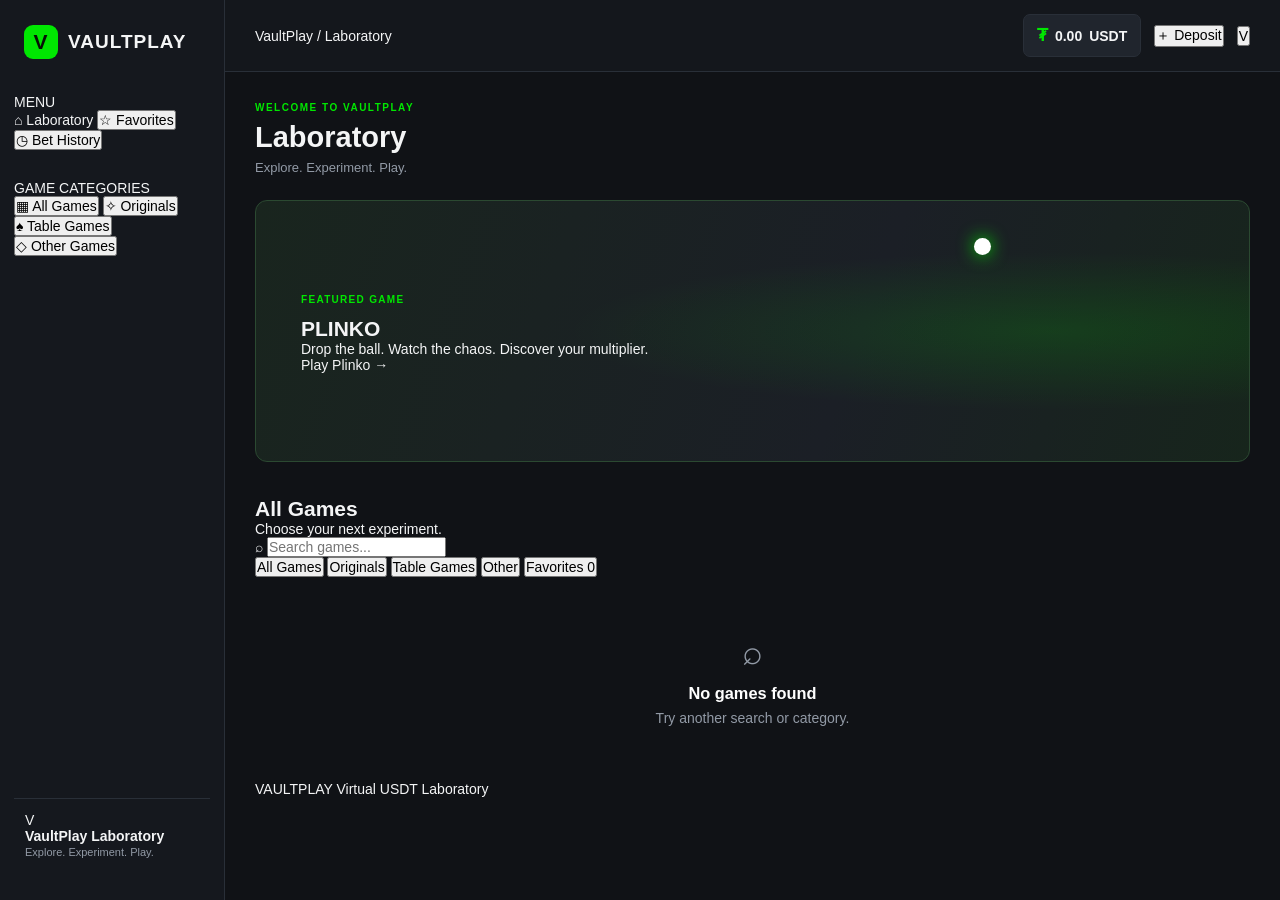
==== commit 4bfd1c98: "Update index.html for VaultPlay Laboratory" ====
--- a/index.html
+++ b/index.html
@@ -4,228 +4,172 @@
 <head>
     <meta charset="UTF-8">
     <meta name="viewport" content="width=device-width, initial-scale=1.0">
-    <meta name="theme-color" content="#101216">
-    <title>VaultPlay — Casino</title>
-
+    <meta name="theme-color" content="#101311">
+    <title>VaultPlay — Laboratory</title>
     <link rel="stylesheet" href="styles.css">
-    <script src="app.js" defer></script>
 </head>
-
 <body>
 
-<div class="app">
+<div class="app-layout">
 
     <!-- SIDEBAR -->
     <aside class="sidebar" id="sidebar">
-
         <a href="index.html" class="brand">
             <span class="brand-mark">V</span>
-            <span>VAULT<span class="brand-green">PLAY</span></span>
+            <span>VAULT<span class="brand-light">PLAY</span></span>
         </a>
 
         <div class="sidebar-section">
-            <div class="sidebar-heading">MENU</div>
-
-            <button class="nav-item active" data-filter="all">
-                <span class="nav-icon">⌂</span>
-                <span>Lobby</span>
-            </button>
-
-            <button class="nav-item" data-filter="favorites">
-                <span class="nav-icon">♡</span>
+            <div class="sidebar-label">MENU</div>
+
+            <a href="index.html" class="side-link active">
+                <span class="side-icon">⌂</span>
+                <span>Laboratory</span>
+            </a>
+
+            <button class="side-link" id="favoritesShortcut">
+                <span class="side-icon">☆</span>
                 <span>Favorites</span>
             </button>
 
-            <button class="nav-item" data-filter="originals">
-                <span class="nav-icon">◆</span>
+            <button class="side-link" id="historyShortcut">
+                <span class="side-icon">◷</span>
+                <span>Bet History</span>
+            </button>
+        </div>
+
+        <div class="sidebar-section">
+            <div class="sidebar-label">GAME CATEGORIES</div>
+
+            <button class="side-link category-shortcut" data-category="all">
+                <span class="side-icon">▦</span>
+                <span>All Games</span>
+            </button>
+
+            <button class="side-link category-shortcut" data-category="originals">
+                <span class="side-icon">✧</span>
                 <span>Originals</span>
             </button>
 
-            <button class="nav-item" data-filter="table">
-                <span class="nav-icon">♠</span>
+            <button class="side-link category-shortcut" data-category="table">
+                <span class="side-icon">♠</span>
                 <span>Table Games</span>
             </button>
-        </div>
-
-        <div class="sidebar-section">
-            <div class="sidebar-heading">YOUR ACCOUNT</div>
-
-            <button class="nav-item" id="openWallet">
-                <span class="nav-icon">▣</span>
-                <span>Demo Wallet</span>
-            </button>
-
-            <button class="nav-item" id="historyButton">
-                <span class="nav-icon">◷</span>
-                <span>Bet History</span>
+
+            <button class="side-link category-shortcut" data-category="other">
+                <span class="side-icon">◇</span>
+                <span>Other Games</span>
             </button>
         </div>
 
         <div class="sidebar-bottom">
-            <div class="demo-label">
-                <span class="status-dot"></span>
-                DEMO ENVIRONMENT
-            </div>
-            <p>VaultPlay is a virtual-credit casino simulator. No real money is involved.</p>
-        </div>
-
+            <div class="sidebar-bottom-mark">V</div>
+            <strong>VaultPlay Laboratory</strong>
+            <p>Explore. Experiment. Play.</p>
+        </div>
     </aside>
-
 
     <!-- MAIN CONTENT -->
     <main class="main-content">
 
         <!-- TOP BAR -->
         <header class="topbar">
-
-            <button class="mobile-menu" id="mobileMenu" aria-label="Open menu">
-                ☰
-            </button>
-
-            <div class="search-box">
-                <span>⌕</span>
-                <input
-                    type="search"
-                    id="gameSearch"
-                    placeholder="Search games..."
-                    autocomplete="off"
-                >
+            <div class="topbar-left">
+                <button class="mobile-menu" id="mobileMenu" aria-label="Open menu">☰</button>
+                <div class="breadcrumb">VaultPlay <span>/</span> Laboratory</div>
             </div>
 
             <div class="topbar-right">
-
                 <div class="balance-display">
-                    <span class="balance-symbol">◈</span>
-                    <span id="topBalance">1,000.00</span>
-                    <span class="currency">USDT</span>
-                </div>
-
-                <button class="wallet-button" id="topWallet">
-                    Wallet
+                    <span class="balance-symbol">₮</span>
+                    <span id="topBalance">0.00</span>
+                    <span class="balance-currency">USDT</span>
+                </div>
+
+                <button class="deposit-button" id="openWallet">
+                    <span>＋</span> Deposit
                 </button>
 
-                <div class="profile-avatar">V</div>
-
+                <button class="profile-button" aria-label="Profile">V</button>
             </div>
-
         </header>
 
-
-        <!-- PAGE CONTENT -->
-        <div class="page-content">
+        <!-- PAGE -->
+        <section class="page-content">
 
             <div class="page-heading">
                 <div>
                     <div class="eyebrow">WELCOME TO VAULTPLAY</div>
-                    <h1>Casino</h1>
-                    <p class="subheading">Your games. Your experience.</p>
-                </div>
-
-                <div class="online-indicator">
-                    <span class="status-dot"></span>
-                    Demo mode
+                    <h1>Laboratory</h1>
+                    <p class="subheading">Explore. Experiment. Play.</p>
                 </div>
             </div>
-
 
             <!-- FEATURED GAME -->
             <section class="featured-section">
-
                 <div class="featured-card">
-
-                    <div class="featured-info">
-                        <span class="featured-tag">VAULTPLAY ORIGINAL</span>
+                    <div class="featured-content">
+                        <div class="featured-tag">
+                            <span class="live-dot"></span>
+                            FEATURED GAME
+                        </div>
 
                         <h2>PLINKO</h2>
-
-                        <p>
-                            Drop the ball. Watch it bounce.
-                            Discover your multiplier.
-                        </p>
-
-                        <a href="games/plinko.html" class="play-button">
+                        <p>Drop the ball. Watch the chaos. Discover your multiplier.</p>
+
+                        <a href="games/plinko.html" class="featured-button">
                             Play Plinko <span>→</span>
                         </a>
                     </div>
 
                     <div class="featured-art">
-                        <div class="featured-glow"></div>
-                        <div class="featured-ball"></div>
-                        <div class="featured-peg peg-one"></div>
-                        <div class="featured-peg peg-two"></div>
-                        <div class="featured-peg peg-three"></div>
-                        <div class="featured-peg peg-four"></div>
-                        <div class="featured-peg peg-five"></div>
-                        <div class="featured-peg peg-six"></div>
-                        <div class="featured-peg peg-seven"></div>
-                        <div class="featured-peg peg-eight"></div>
-                        <div class="featured-peg peg-nine"></div>
-                        <div class="featured-peg peg-ten"></div>
-                        <div class="featured-peg peg-eleven"></div>
-                        <div class="featured-peg peg-twelve"></div>
-                        <div class="featured-peg peg-thirteen"></div>
-                        <div class="featured-peg peg-fourteen"></div>
-                        <div class="featured-peg peg-fifteen"></div>
-                        <div class="featured-peg peg-sixteen"></div>
-                        <div class="featured-peg peg-seventeen"></div>
-                        <div class="featured-peg peg-eighteen"></div>
-                        <div class="featured-peg peg-nineteen"></div>
-                        <div class="featured-peg peg-twenty"></div>
-                        <div class="featured-peg peg-twentyone"></div>
-                        <div class="featured-peg peg-twentytwo"></div>
-                        <div class="featured-peg peg-twentythree"></div>
-                        <div class="featured-peg peg-twentyfour"></div>
-                        <div class="featured-peg peg-twentyfive"></div>
-                        <div class="featured-peg peg-twentysix"></div>
-                        <div class="featured-peg peg-twentyseven"></div>
-                        <div class="featured-peg peg-twentyeight"></div>
-                        <div class="featured-peg peg-twentynine"></div>
-                        <div class="featured-peg peg-thirty"></div>
-                    </div>
-
-                </div>
-
+                        <div class="featured-orbit orbit-one"></div>
+                        <div class="featured-orbit orbit-two"></div>
+                        <div class="featured-board">
+                            <div class="featured-pegs">
+                                <span></span><span></span><span></span><span></span>
+                                <span></span><span></span><span></span><span></span>
+                                <span></span><span></span><span></span><span></span>
+                                <span></span><span></span><span></span><span></span>
+                                <span></span><span></span><span></span><span></span>
+                            </div>
+                            <div class="featured-ball"></div>
+                            <div class="featured-slots">
+                                <i></i><i></i><i></i><i></i><i></i><i></i><i></i>
+                            </div>
+                        </div>
+                    </div>
+                </div>
             </section>
 
-
-            <!-- GAME CATEGORIES -->
-            <section class="games-section">
-
-                <div class="section-header">
+            <!-- GAME TOOLBAR -->
+            <section class="games-section" id="gamesSection">
+
+                <div class="games-heading">
                     <div>
-                        <h2>All Games</h2>
-                        <p>Explore the VaultPlay collection</p>
-                    </div>
-
-                    <div class="game-count" id="gameCount">18 GAMES</div>
-                </div>
-
-
-                <div class="category-tabs">
-
-                    <button class="category-tab active" data-filter="all">
-                        All Games
-                    </button>
-
-                    <button class="category-tab" data-filter="originals">
-                        Originals
-                    </button>
-
-                    <button class="category-tab" data-filter="table">
-                        Table Games
-                    </button>
-
-                    <button class="category-tab" data-filter="favorites">
-                        Favorites
-                    </button>
-
-                </div>
-
-
-                <!-- JAVASCRIPT RENDERS GAME CARDS HERE -->
-                <div class="games-grid" id="gamesGrid"></div>
-
-                <div class="empty-state" id="emptyState" hidden>
+                        <h2 id="sectionTitle">All Games</h2>
+                        <p class="games-subtitle">Choose your next experiment.</p>
+                    </div>
+
+                    <div class="game-search">
+                        <span>⌕</span>
+                        <input type="search" id="gameSearch" placeholder="Search games...">
+                    </div>
+                </div>
+
+                <div class="filter-bar">
+                    <button class="filter-button active" data-filter="all">All Games</button>
+                    <button class="filter-button" data-filter="originals">Originals</button>
+                    <button class="filter-button" data-filter="table">Table Games</button>
+                    <button class="filter-button" data-filter="other">Other</button>
+                    <button class="filter-button" data-filter="favorites">Favorites <span id="favoriteCount">0</span></button>
+                </div>
+
+                <div class="games-grid" id="gamesGrid">
+                    <!-- Games are rendered by app.js -->
+                </div>
+
+                <div class="empty-state hidden" id="emptyState">
                     <div class="empty-icon">⌕</div>
                     <h3>No games found</h3>
                     <p>Try another search or category.</p>
@@ -233,77 +177,72 @@
 
             </section>
 
-
-            <footer class="footer">
-                <div class="footer-brand">VAULT<span>PLAY</span></div>
-                <p>Virtual casino entertainment only. No real-money gambling.</p>
-                <p class="footer-version">VAULTPLAY • DEMO VERSION 1.0</p>
+            <footer class="page-footer">
+                <span>VAULTPLAY</span>
+                <span>Virtual USDT Laboratory</span>
             </footer>
 
-        </div>
-
+        </section>
     </main>
-
 </div>
 
-
-<!-- WALLET MODAL -->
+<!-- MOBILE OVERLAY -->
+<div class="sidebar-overlay" id="sidebarOverlay"></div>
+
+<!-- DEPOSIT MODAL -->
 <div class="modal-overlay" id="walletModal">
-
     <div class="modal">
-
-        <button class="modal-close" data-close="walletModal">×</button>
-
-        <div class="modal-icon">◈</div>
-
-        <h2>Demo Wallet</h2>
-        <p class="modal-description">
-            Your VaultPlay virtual-credit balance.
-        </p>
+        <button class="modal-close" data-close="walletModal" aria-label="Close">×</button>
+
+        <div class="modal-icon">₮</div>
+        <h2>Deposit USDT</h2>
+        <p class="modal-description">Add virtual USDT to your Laboratory balance.</p>
 
         <div class="wallet-balance">
             <span>AVAILABLE BALANCE</span>
-            <strong id="modalBalance">1,000.00 USDT</strong>
+            <strong id="modalBalance">0.00 USDT</strong>
+        </div>
+
+        <label class="deposit-label" for="depositAmount">Deposit amount</label>
+
+        <div class="deposit-input">
+            <input
+                type="number"
+                id="depositAmount"
+                placeholder="0.00"
+                min="0.01"
+                step="any"
+                autocomplete="off"
+            >
+            <span>USDT</span>
         </div>
 
         <div class="wallet-notice">
-            This is a simulation. Credits have no cash value and cannot be deposited or withdrawn.
-        </div>
-
-        <button class="primary-button" id="addCredits">
-            Add 1,000 Demo Credits
-        </button>
-
-        <button class="secondary-button" data-close="walletModal">
-            Close
-        </button>
-
+            This is a virtual-credit simulation. No real funds are transferred.
+        </div>
+
+        <button class="primary-button" id="confirmDeposit">Confirm Deposit</button>
+        <button class="secondary-button" data-close="walletModal">Cancel</button>
+
+        <p class="deposit-error" id="depositError"></p>
     </div>
-
 </div>
-
 
 <!-- HISTORY MODAL -->
 <div class="modal-overlay" id="historyModal">
-
     <div class="modal history-modal">
-
-        <button class="modal-close" data-close="historyModal">×</button>
-
-        <h2>Bet History</h2>
-        <p class="modal-description">Your recent virtual-credit activity.</p>
-
-        <div id="historyList" class="history-list">
-            <p class="no-history">No activity yet.</p>
-        </div>
-
-        <button class="secondary-button" data-close="historyModal">
-            Close
-        </button>
-
+        <button class="modal-close" data-close="historyModal" aria-label="Close">×</button>
+
+        <div class="modal-icon">◷</div>
+        <h2>Transaction History</h2>
+        <p class="modal-description">Your recent virtual wallet activity.</p>
+
+        <div class="history-list" id="historyList"></div>
+
+        <button class="secondary-button" data-close="historyModal">Close</button>
     </div>
-
 </div>
 
+<script src="app.js"></script>
 </body>
 </html>
--- a/styles.css
+++ b/styles.css
@@ -1,958 +1,959 @@
 
 :root {
-  --bg: #101419;
-  --panel: #191f27;
-  --panel-light: #202833;
-  --border: #2b333e;
-  --text: #f4f6f8;
-  --muted: #8f9aa8;
-  --green: #20d99a;
-  --green-dark: #123e31;
-  --red: #fa5b68;
+    --bg: #101216;
+    --sidebar: #15181e;
+    --panel: #1b1f26;
+    --panel-light: #222730;
+    --border: #292f38;
+    --text: #f4f5f6;
+    --muted: #929aa6;
+    --green: #00e701;
+    --green-dark: #00b900;
 }
 
 * {
-  box-sizing: border-box;
-}
-
-html {
-  scroll-behavior: smooth;
+    margin: 0;
+    padding: 0;
+    box-sizing: border-box;
 }
 
 body {
-  margin: 0;
-  background: var(--bg);
-  color: var(--text);
-  font-family: Inter, -apple-system, BlinkMacSystemFont, "Segoe UI", Arial, sans-serif;
-  font-size: 14px;
-}
-
-button, input {
-  font: inherit;
+    background: var(--bg);
+    color: var(--text);
+    font-family: Arial, Helvetica, sans-serif;
+    font-size: 14px;
+}
+
+button,
+input {
+    font: inherit;
 }
 
 button {
-  cursor: pointer;
+    cursor: pointer;
 }
 
 a {
-  color: inherit;
-  text-decoration: none;
-}
-
-.hidden {
-  display: none !important;
-}
-
-/* HEADER */
-
-.topbar {
-  height: 68px;
-  background: #171d24;
-  border-bottom: 1px solid var(--border);
-  display: flex;
-  align-items: center;
-  padding: 0 25px;
-  gap: 35px;
-  position: sticky;
-  top: 0;
-  z-index: 20;
+    color: inherit;
+    text-decoration: none;
+}
+
+.app {
+    min-height: 100vh;
+}
+
+/* SIDEBAR */
+
+.sidebar {
+    width: 225px;
+    height: 100vh;
+    position: fixed;
+    top: 0;
+    left: 0;
+    background: var(--sidebar);
+    border-right: 1px solid var(--border);
+    padding: 25px 14px;
+    display: flex;
+    flex-direction: column;
+    z-index: 20;
 }
 
 .brand {
-  display: flex;
-  align-items: center;
-  gap: 10px;
-  font-size: 19px;
-  font-weight: 900;
-  letter-spacing: 1px;
-  white-space: nowrap;
+    display: flex;
+    align-items: center;
+    gap: 10px;
+    font-size: 19px;
+    font-weight: 900;
+    letter-spacing: 1px;
+    padding: 0 10px 35px;
 }
 
 .brand-mark {
-  width: 32px;
-  height: 32px;
-  background: var(--green);
-  color: #092218;
-  border-radius: 8px;
-  display: grid;
-  place-items: center;
-  font-size: 21px;
-  font-weight: 1000;
+    width: 34px;
+    height: 34px;
+    border-radius: 9px;
+    background: var(--green);
+    color: #071007;
+    display: grid;
+    place-items: center;
+    font-size: 21px;
+    font-weight: 900;
 }
 
 .brand-green,
 .footer-brand span {
-  color: var(--green);
-}
-
-.header-search {
-  width: min(420px, 40vw);
-  height: 39px;
-  background: #10151b;
-  border: 1px solid var(--border);
-  border-radius: 6px;
-  display: flex;
-  align-items: center;
-  gap: 10px;
-  padding: 0 12px;
-  color: var(--muted);
-}
-
-.header-search input {
-  background: transparent;
-  border: 0;
-  outline: 0;
-  color: white;
-  width: 100%;
-}
-
-.header-search kbd {
-  border: 1px solid #39434f;
-  border-radius: 4px;
-  padding: 2px 6px;
-  color: #8793a0;
-}
-
-.header-actions {
-  margin-left: auto;
-  display: flex;
-  align-items: center;
-  gap: 13px;
-}
-
-.wallet-display {
-  display: flex;
-  align-items: center;
-  gap: 7px;
-  background: #10151b;
-  border: 1px solid var(--border);
-  padding: 10px 13px;
-  border-radius: 6px;
-}
-
-.wallet-icon {
-  color: var(--green);
-  font-size: 17px;
-}
-
-.wallet-display strong {
-  font-variant-numeric: tabular-nums;
-}
-
-.wallet-display small {
-  color: var(--muted);
-}
-
-.btn-deposit {
-  border: 0;
-  background: var(--green);
-  color: #082319;
-  font-weight: 800;
-  padding: 11px 17px;
-  border-radius: 6px;
-}
-
-.btn-deposit:hover,
-.confirm-deposit:hover {
-  filter: brightness(1.1);
+    color: var(--green);
+}
+
+.sidebar-section {
+    margin-bottom: 30px;
+}
+
+.sidebar-heading {
+    font-size: 10px;
+    font-weight: bold;
+    color: #707987;
+    letter-spacing: 1.4px;
+    padding: 0 12px;
+    margin-bottom: 10px;
+}
+
+.nav-item {
+    width: 100%;
+    border: none;
+    color: #aeb5c0;
+    background: transparent;
+    display: flex;
+    align-items: center;
+    gap: 13px;
+    padding: 12px;
+    border-radius: 7px;
+    text-align: left;
+    margin-bottom: 3px;
+    transition: .2s;
+}
+
+.nav-item:hover {
+    background: #222730;
+    color: white;
+}
+
+.nav-item.active {
+    background: #222d23;
+    color: var(--green);
+}
+
+.nav-icon {
+    font-size: 19px;
+    width: 22px;
+    text-align: center;
+}
+
+.sidebar-bottom {
+    margin-top: auto;
+    padding: 13px 11px;
+    border-top: 1px solid var(--border);
+}
+
+.demo-label {
+    font-size: 10px;
+    font-weight: bold;
+    letter-spacing: 1px;
+    display: flex;
+    align-items: center;
+    gap: 7px;
+    margin-bottom: 10px;
+}
+
+.sidebar-bottom p {
+    color: var(--muted);
+    font-size: 11px;
+    line-height: 1.6;
+}
+
+.status-dot {
+    width: 7px;
+    height: 7px;
+    border-radius: 50%;
+    background: var(--green);
+    display: inline-block;
+    box-shadow: 0 0 9px rgba(0, 231, 1, .4);
+}
+
+
+/* MAIN */
+
+.main-content {
+    margin-left: 225px;
+    min-height: 100vh;
+}
+
+.topbar {
+    height: 72px;
+    padding: 0 30px;
+    display: flex;
+    align-items: center;
+    justify-content: space-between;
+    background: #14171c;
+    border-bottom: 1px solid var(--border);
+    position: sticky;
+    top: 0;
+    z-index: 10;
+}
+
+.search-box {
+    display: flex;
+    align-items: center;
+    gap: 10px;
+    background: #20252d;
+    border: 1px solid #2c323c;
+    border-radius: 7px;
+    width: 300px;
+    padding: 10px 13px;
+    color: var(--muted);
+}
+
+.search-box span {
+    font-size: 21px;
+}
+
+.search-box input {
+    background: transparent;
+    border: none;
+    outline: none;
+    color: white;
+    width: 100%;
+}
+
+.search-box input::placeholder {
+    color: #77808d;
+}
+
+.topbar-right {
+    display: flex;
+    align-items: center;
+    gap: 13px;
+}
+
+.balance-display {
+    background: #20252d;
+    border: 1px solid var(--border);
+    border-radius: 7px;
+    padding: 10px 13px;
+    display: flex;
+    align-items: center;
+    gap: 7px;
+    font-weight: bold;
+}
+
+.balance-symbol {
+    color: var(--green);
+    font-size: 17px;
+}
+
+.currency {
+    color: #aab2bd;
+    font-size: 11px;
+}
+
+.wallet-button,
+.primary-button {
+    border: none;
+    background: var(--green);
+    color: #071007;
+    font-weight: bold;
+    padding: 11px 19px;
+    border-radius: 6px;
+    transition: .2s;
+}
+
+.wallet-button:hover,
+.primary-button:hover,
+.play-button:hover {
+    background: #00c900;
+    transform: translateY(-1px);
+}
+
+.profile-avatar {
+    width: 35px;
+    height: 35px;
+    border-radius: 50%;
+    display: grid;
+    place-items: center;
+    background: #303945;
+    color: var(--green);
+    font-weight: bold;
 }
 
 .mobile-menu {
-  display: none;
-  background: transparent;
-  color: white;
-  border: 0;
-  font-size: 22px;
-}
-
-/* MAIN LAYOUT */
-
-.app-layout {
-  display: flex;
-  min-height: calc(100vh - 68px);
-}
-
-.sidebar {
-  width: 225px;
-  flex: 0 0 225px;
-  background: #171d24;
-  border-right: 1px solid var(--border);
-  padding: 24px 14px;
-  display: flex;
-  flex-direction: column;
-  min-height: calc(100vh - 68px);
-  position: sticky;
-  top: 68px;
-  height: calc(100vh - 68px);
-}
-
-.sidebar-section {
-  margin-bottom: 28px;
-}
-
-.sidebar-label {
-  color: #687482;
-  font-size: 10px;
-  letter-spacing: 1.5px;
-  font-weight: 800;
-  padding: 0 12px;
-  margin-bottom: 11px;
-}
-
-.nav-item {
-  width: 100%;
-  background: transparent;
-  color: #aab3be;
-  border: 0;
-  border-radius: 6px;
-  text-align: left;
-  padding: 12px;
-  display: flex;
-  gap: 13px;
-  align-items: center;
-  font-size: 13px;
-  margin-bottom: 3px;
-}
-
-.nav-item span {
-  font-size: 17px;
-  width: 19px;
-  text-align: center;
-}
-
-.nav-item:hover {
-  background: #232c36;
-  color: white;
-}
-
-.nav-item.active {
-  background: #203b34;
-  color: var(--green);
-  font-weight: 700;
-}
-
-.sidebar-bottom {
-  margin-top: auto;
-}
-
-.demo-notice {
-  display: flex;
-  align-items: center;
-  gap: 10px;
-  background: #202833;
-  padding: 12px;
-  border-radius: 7px;
-}
-
-.demo-dot {
-  width: 8px;
-  height: 8px;
-  background: var(--green);
-  border-radius: 50%;
-  box-shadow: 0 0 9px var(--green);
-}
-
-.demo-notice strong,
-.demo-notice small {
-  display: block;
-}
-
-.demo-notice strong {
-  font-size: 12px;
-}
-
-.demo-notice small {
-  color: var(--muted);
-  font-size: 10px;
-  margin-top: 3px;
-}
-
-.sidebar-version {
-  text-align: center;
-  color: #596471;
-  font-size: 9px;
-  letter-spacing: 1px;
-  margin-top: 18px;
-}
-
-/* CONTENT */
-
-.main-content {
-  width: 100%;
-  max-width: 1500px;
-  margin: 0 auto;
-  padding: 27px 32px;
-  min-width: 0;
-}
-
-.welcome-banner {
-  min-height: 235px;
-  background: linear-gradient(105deg, #19392f 0%, #1a302c 47%, #252b37 100%);
-  border: 1px solid #315044;
-  border-radius: 10px;
-  padding: 34px 38px;
-  position: relative;
-  overflow: hidden;
-  display: flex;
-  align-items: center;
-}
-
-.welcome-content {
-  position: relative;
-  z-index: 2;
-}
-
-.welcome-tag,
-.section-eyebrow,
-.modal-eyebrow {
-  font-size: 10px;
-  font-weight: 900;
-  letter-spacing: 2px;
-  color: var(--green);
-}
-
-.welcome-banner h1 {
-  font-size: clamp(27px, 4vw, 39px);
-  margin: 13px 0 9px;
-  letter-spacing: -1.3px;
-}
-
-.welcome-banner h1 span {
-  color: var(--green);
-}
-
-.welcome-banner p {
-  color: #bdc9c5;
-  margin: 0 0 22px;
-}
-
-.banner-button {
-  background: var(--green);
-  color: #09251a;
-  border: 0;
-  padding: 12px 17px;
-  border-radius: 5px;
-  font-weight: 800;
-}
-
-.banner-button span {
-  margin-left: 14px;
-}
-
-.banner-art {
-  position: absolute;
-  right: 8%;
-  top: 0;
-  width: 340px;
-  height: 100%;
-}
-
-.art-circle {
-  position: absolute;
-  border-radius: 50%;
-  border: 1px solid rgba(32, 217, 154, .2);
-}
-
-.circle-one {
-  width: 250px;
-  height: 250px;
-  top: -10px;
-  right: 10px;
-}
-
-.circle-two {
-  width: 175px;
-  height: 175px;
-  top: 28px;
-  right: 48px;
-  background: rgba(32, 217, 154, .05);
-}
-
-.art-diamond {
-  position: absolute;
-  top: 48px;
-  right: 94px;
-  font-size: 100px;
-  color: var(--green);
-  text-shadow: 0 0 45px rgba(32, 217, 154, .5);
-  transform: rotate(15deg);
-}
-
-.art-glow {
-  position: absolute;
-  width: 150px;
-  height: 150px;
-  background: rgba(32, 217, 154, .12);
-  filter: blur(55px);
-  right: 55px;
-  top: 35px;
-}
-
-.content-heading {
-  display: flex;
-  align-items: end;
-  justify-content: space-between;
-  margin: 35px 0 19px;
-}
-
-.content-heading h2 {
-  font-size: 23px;
-  margin: 7px 0 5px;
-}
-
-.content-heading p {
-  color: var(--muted);
-  margin: 0;
-  font-size: 12px;
+    display: none;
+    border: none;
+    background: transparent;
+    color: white;
+    font-size: 22px;
+}
+
+
+/* PAGE */
+
+.page-content {
+    padding: 30px;
+    max-width: 1700px;
+    margin: auto;
+}
+
+.page-heading {
+    display: flex;
+    align-items: center;
+    justify-content: space-between;
+    margin-bottom: 25px;
+}
+
+.eyebrow {
+    color: var(--green);
+    font-size: 10px;
+    letter-spacing: 1.5px;
+    font-weight: bold;
+    margin-bottom: 8px;
+}
+
+.page-heading h1 {
+    font-size: 29px;
+    margin-bottom: 6px;
+}
+
+.subheading,
+.section-header p {
+    color: var(--muted);
+    font-size: 13px;
+}
+
+.online-indicator {
+    display: flex;
+    align-items: center;
+    gap: 8px;
+    color: #aab2bd;
+    font-size: 11px;
+    background: var(--panel);
+    padding: 9px 12px;
+    border-radius: 20px;
+}
+
+
+/* FEATURED PLINKO */
+
+.featured-section {
+    margin-bottom: 35px;
+}
+
+.featured-card {
+    min-height: 240px;
+    background:
+        radial-gradient(ellipse at 80% 50%, rgba(0, 231, 1, .14), transparent 43%),
+        linear-gradient(110deg, #19251e, #1b1f26 60%, #17251c);
+    border: 1px solid #2b4931;
+    border-radius: 12px;
+    overflow: hidden;
+    display: flex;
+    align-items: center;
+    justify-content: space-between;
+    padding: 35px 45px;
+    position: relative;
+}
+
+.featured-info {
+    max-width: 420px;
+    position: relative;
+    z-index: 2;
+}
+
+.featured-tag {
+    display: inline-block;
+    color: var(--green);
+    font-size: 10px;
+    font-weight: bold;
+    letter-spacing: 1.3px;
+    margin-bottom: 12px;
+}
+
+.featured-info h2 {
+    font-size: 42px;
+    letter-spacing: 3px;
+    margin-bottom: 9px;
+}
+
+.featured-info p {
+    color: #aeb8b0;
+    line-height: 1.6;
+    margin-bottom: 22px;
+    max-width: 300px;
+}
+
+.play-button {
+    display: inline-flex;
+    gap: 18px;
+    align-items: center;
+    background: var(--green);
+    color: #071007;
+    font-weight: bold;
+    padding: 12px 19px;
+    border-radius: 6px;
+    transition: .2s;
+}
+
+.featured-art {
+    width: 370px;
+    height: 190px;
+    position: relative;
+    flex-shrink: 0;
+    margin-right: 30px;
+}
+
+.featured-glow {
+    position: absolute;
+    width: 250px;
+    height: 170px;
+    left: 60px;
+    top: 10px;
+    background: rgba(0, 231, 1, .13);
+    filter: blur(35px);
+}
+
+.featured-ball {
+    position: absolute;
+    top: 2px;
+    left: 170px;
+    width: 17px;
+    height: 17px;
+    border-radius: 50%;
+    background: white;
+    box-shadow: 0 0 17px var(--green);
+    z-index: 2;
+}
+
+.featured-peg {
+    width: 7px;
+    height: 7px;
+    background: #b9d9bd;
+    border-radius: 50%;
+    position: absolute;
+    box-shadow: 0 0 7px rgba(0, 231, 1, .6);
+}
+
+.peg-one { left: 155px; top: 35px; }
+.peg-two { left: 185px; top: 35px; }
+
+.peg-three { left: 140px; top: 60px; }
+.peg-four { left: 170px; top: 60px; }
+.peg-five { left: 200px; top: 60px; }
+
+.peg-six { left: 125px; top: 85px; }
+.peg-seven { left: 155px; top: 85px; }
+.peg-eight { left: 185px; top: 85px; }
+.peg-nine { left: 215px; top: 85px; }
+
+.peg-ten { left: 110px; top: 110px; }
+.peg-eleven { left: 140px; top: 110px; }
+.peg-twelve { left: 170px; top: 110px; }
+.peg-thirteen { left: 200px; top: 110px; }
+.peg-fourteen { left: 230px; top: 110px; }
+
+.peg-fifteen { left: 95px; top: 135px; }
+.peg-sixteen { left: 125px; top: 135px; }
+.peg-seventeen { left: 155px; top: 135px; }
+.peg-eighteen { left: 185px; top: 135px; }
+.peg-nineteen { left: 215px; top: 135px; }
+.peg-twenty { left: 245px; top: 135px; }
+
+.peg-twentyone { left: 80px; top: 160px; }
+.peg-twentytwo { left: 110px; top: 160px; }
+.peg-twentythree { left: 140px; top: 160px; }
+.peg-twentyfour { left: 170px; top: 160px; }
+.peg-twentyfive { left: 200px; top: 160px; }
+.peg-twentysix { left: 230px; top: 160px; }
+.peg-twentyseven { left: 260px; top: 160px; }
+
+.peg-twentyeight { left: 65px; top: 185px; }
+.peg-twentynine { left: 170px; top: 185px; }
+.peg-thirty { left: 275px; top: 185px; }
+
+
+/* GAME SECTION */
+
+.games-section {
+    margin-top: 20px;
+}
+
+.section-header {
+    display: flex;
+    justify-content: space-between;
+    align-items: center;
+    margin-bottom: 18px;
+}
+
+.section-header h2 {
+    font-size: 21px;
+    margin-bottom: 6px;
 }
 
 .game-count {
-  color: var(--muted);
-  border: 1px solid var(--border);
-  padding: 7px 10px;
-  border-radius: 5px;
-  font-size: 10px;
-  font-weight: 800;
-}
-
-/* FILTERS */
-
-.filter-bar {
-  display: flex;
-  gap: 8px;
-  margin-bottom: 19px;
-  flex-wrap: wrap;
-}
-
-.filter-chip {
-  background: #1b222b;
-  color: #aab3be;
-  border: 1px solid var(--border);
-  border-radius: 5px;
-  padding: 9px 14px;
-  font-size: 12px;
-}
-
-.filter-chip:hover {
-  color: white;
-  border-color: #657180;
-}
-
-.filter-chip.selected {
-  background: #203b34;
-  border-color: #27654e;
-  color: var(--green);
-}
-
-/* GAME CARDS */
-
-.game-grid {
-  display: grid;
-  grid-template-columns: repeat(4, minmax(0, 1fr));
-  gap: 15px;
+    color: var(--muted);
+    font-size: 11px;
+    letter-spacing: 1px;
+}
+
+.category-tabs {
+    display: flex;
+    gap: 8px;
+    overflow-x: auto;
+    margin-bottom: 20px;
+    padding-bottom: 5px;
+}
+
+.category-tab {
+    border: 1px solid var(--border);
+    background: #1b1f26;
+    color: #aab2bd;
+    padding: 9px 15px;
+    border-radius: 6px;
+    white-space: nowrap;
+    font-size: 12px;
+}
+
+.category-tab:hover {
+    border-color: #59616d;
+    color: white;
+}
+
+.category-tab.active {
+    color: var(--green);
+    background: #202d22;
+    border-color: #345a38;
+}
+
+
+/* GAME GRID */
+
+.games-grid {
+    display: grid;
+    grid-template-columns: repeat(6, minmax(0, 1fr));
+    gap: 15px;
 }
 
 .game-card {
-  background: var(--panel);
-  border: 1px solid var(--border);
-  border-radius: 8px;
-  overflow: hidden;
-  min-width: 0;
-  transition: transform .18s ease, border-color .18s ease;
+    background: var(--panel);
+    border: 1px solid #252b34;
+    border-radius: 9px;
+    overflow: hidden;
+    min-width: 0;
+    transition: .2s;
+    position: relative;
 }
 
 .game-card:hover {
-  transform: translateY(-3px);
-  border-color: #52616f;
+    transform: translateY(-3px);
+    border-color: #4a555f;
+    background: #20252d;
 }
 
 .game-art {
-  height: 142px;
-  display: grid;
-  place-items: center;
-  position: relative;
-  overflow: hidden;
-}
-
-.game-art::before,
-.game-art::after {
-  content: "";
-  position: absolute;
-  border-radius: 50%;
-  border: 1px solid rgba(255,255,255,.12);
-}
-
-.game-art::before {
-  width: 155px;
-  height: 155px;
-}
-
-.game-art::after {
-  width: 105px;
-  height: 105px;
-}
-
-.game-symbol {
-  font-size: 53px;
-  position: relative;
-  z-index: 1;
-  text-shadow: 0 5px 20px rgba(0,0,0,.35);
-}
-
-.art-plinko { background: linear-gradient(135deg, #173e35, #25634b); }
-.art-limbo { background: linear-gradient(135deg, #262c55, #514b9b); }
-.art-mines { background: linear-gradient(135deg, #263c36, #39745a); }
-.art-dice { background: linear-gradient(135deg, #4b2c2d, #9b484d); }
-.art-keno { background: linear-gradient(135deg, #253e61, #347a9c); }
-.art-blackjack { background: linear-gradient(135deg, #244332, #317454); }
-.art-roulette { background: linear-gradient(135deg, #4b222c, #a3444b); }
-.art-baccarat { background: linear-gradient(135deg, #273453, #465e91); }
-.art-dragon { background: linear-gradient(135deg, #492c1e, #9c5429); }
-.art-moles { background: linear-gradient(135deg, #334a31, #69864a); }
-.art-flip { background: linear-gradient(135deg, #40305a, #7953a2); }
-.art-wheel { background: linear-gradient(135deg, #4a3520, #a47a34); }
-.art-pump { background: linear-gradient(135deg, #4b3037, #a14c64); }
-.art-diamonds { background: linear-gradient(135deg, #23445b, #397f9f); }
-.art-darts { background: linear-gradient(135deg, #49342a, #986443); }
-.art-cases { background: linear-gradient(135deg, #363d4b, #68768b); }
-.art-tome { background: linear-gradient(135deg, #40301f, #92703b); }
-.art-videopoker { background: linear-gradient(135deg, #1f463d, #398b70); }
+    height: 135px;
+    display: grid;
+    place-items: center;
+    overflow: hidden;
+    position: relative;
+}
+
+.game-art svg {
+    width: 100%;
+    height: 100%;
+    display: block;
+}
+
+.game-card-info {
+    padding: 11px 12px 13px;
+}
+
+.game-card-title {
+    font-size: 13px;
+    font-weight: bold;
+    white-space: nowrap;
+    overflow: hidden;
+    text-overflow: ellipsis;
+    margin-bottom: 6px;
+}
+
+.game-card-category {
+    color: var(--muted);
+    font-size: 10px;
+}
+
+.game-card-footer {
+    display: flex;
+    align-items: center;
+    justify-content: space-between;
+    margin-top: 10px;
+}
+
+.coming-soon {
+    color: #a6aeb8;
+    background: #2a3039;
+    border-radius: 4px;
+    padding: 4px 6px;
+    font-size: 9px;
+    font-weight: bold;
+    letter-spacing: .3px;
+}
+
+.playing-label {
+    color: var(--green);
+    font-size: 10px;
+    font-weight: bold;
+}
 
 .favorite-button {
-  position: absolute;
-  top: 10px;
-  right: 10px;
-  z-index: 2;
-  background: rgba(12, 17, 22, .72);
-  color: white;
-  border: 1px solid rgba(255,255,255,.15);
-  border-radius: 50%;
-  width: 30px;
-  height: 30px;
-  font-size: 17px;
-}
-
-.favorite-button.is-favorite {
-  color: #ff7083;
-}
-
-.coming-label {
-  position: absolute;
-  left: 10px;
-  top: 10px;
-  z-index: 2;
-  background: rgba(12,17,22,.72);
-  color: #c4ccd5;
-  border-radius: 4px;
-  padding: 5px 7px;
-  font-size: 9px;
-  letter-spacing: .6px;
-  font-weight: 800;
-}
-
-.game-info {
-  padding: 13px;
-}
-
-.game-info h3 {
-  margin: 0 0 5px;
-  font-size: 14px;
-}
-
-.game-info p {
-  margin: 0;
-  color: var(--muted);
-  font-size: 11px;
-}
-
-.game-card-bottom {
-  display: flex;
-  align-items: center;
-  justify-content: space-between;
-  margin-top: 13px;
-}
-
-.game-category {
-  color: #7f8b99;
-  font-size: 10px;
-}
-
-.game-open {
-  background: #27342f;
-  color: var(--green);
-  border: 1px solid #315244;
-  padding: 6px 10px;
-  border-radius: 4px;
-  font-size: 10px;
-  font-weight: 800;
-}
-
-/* EMPTY STATE */
-
-.empty-state {
-  text-align: center;
-  padding: 70px 15px;
-  color: var(--muted);
-}
-
-.empty-icon {
-  font-size: 35px;
-}
-
-.empty-state h3 {
-  color: white;
-}
-
-/* HISTORY */
-
-.history-section {
-  background: var(--panel);
-  border: 1px solid var(--border);
-  border-radius: 8px;
-  padding: 20px;
-}
-
-.history-header {
-  display: flex;
-  justify-content: space-between;
-  align-items: center;
-  margin-bottom: 20px;
-}
-
-.history-header h2 {
-  margin: 0 0 6px;
-}
-
-.history-header p {
-  color: var(--muted);
-  margin: 0;
-}
-
-.secondary-button {
-  background: #29323d;
-  border: 1px solid #3b4653;
-  color: white;
-  padding: 9px 12px;
-  border-radius: 5px;
-}
-
-.history-table-wrap {
-  overflow-x: auto;
-}
-
-.history-table {
-  border-collapse: collapse;
-  width: 100%;
-  min-width: 650px;
-}
-
-.history-table th {
-  text-align: left;
-  color: #778391;
-  font-size: 10px;
-  padding: 12px;
-}
-
-.history-table td {
-  border-top: 1px solid var(--border);
-  padding: 14px 12px;
-  font-size: 12px;
-}
-
-.history-empty {
-  padding: 35px 10px;
-  text-align: center;
-  color: var(--muted);
-}
-
-.profit-positive { color: var(--green); }
-.profit-negative { color: var(--red); }
-
-/* FOOTER */
-
-.site-footer {
-  border-top: 1px solid var(--border);
-  margin-top: 55px;
-  padding: 22px 0;
-  display: flex;
-  align-items: center;
-  justify-content: space-between;
-  flex-wrap: wrap;
-  gap: 12px;
-  color: #778391;
-  font-size: 10px;
-}
-
-.footer-brand {
-  font-weight: 900;
-  letter-spacing: 1px;
-  color: white;
-  font-size: 14px;
-}
-
-/* MODAL */
-
-.modal-overlay {
-  position: fixed;
-  inset: 0;
-  z-index: 100;
-  background: rgba(0,0,0,.75);
-  display: grid;
-  place-items: center;
-  padding: 15px;
-}
-
-.modal {
-  width: 100%;
-  max-width: 420px;
-  background: #1b222b;
-  border: 1px solid #39434f;
-  border-radius: 11px;
-  padding: 30px;
-  position: relative;
-  box-shadow: 0 20px 80px rgba(0,0,0,.5);
-}
-
-.modal-close {
-  position: absolute;
-  right: 17px;
-  top: 12px;
-  background: transparent;
-  color: #aab3be;
-  border: 0;
-  font-size: 27px;
-}
-
-.modal-icon {
-  font-size: 32px;
-  color: var(--green);
-  margin-bottom: 13px;
-}
-
-.modal h2 {
-  margin: 9px 0;
-  font-size: 24px;
-}
-
-.modal-description {
-  color: var(--muted);
-  line-height: 1.6;
-  font-size: 12px;
-}
-
-.modal label {
-  display: block;
-  color: #9da8b4;
-  font-size: 10px;
-  font-weight: 800;
-  margin: 23px 0 8px;
-  letter-spacing: 1px;
-}
-
-.amount-input-wrap {
-  display: flex;
-  align-items: center;
-  background: #10151b;
-  border: 1px solid #3b4653;
-  border-radius: 6px;
-  padding-right: 13px;
-}
-
-.amount-input-wrap input {
-  flex: 1;
-  min-width: 0;
-  background: transparent;
-  border: 0;
-  outline: 0;
-  padding: 14px;
-  color: white;
-  font-size: 18px;
-}
-
-.amount-input-wrap span {
-  color: var(--muted);
-  font-size: 12px;
-}
-
-.quick-amounts {
-  display: grid;
-  grid-template-columns: repeat(4, 1fr);
-  gap: 7px;
-  margin: 10px 0 18px;
-}
-
-.quick-amounts button {
-  background: #2a3440;
-  color: #dce2e8;
-  border: 1px solid #3b4653;
-  padding: 9px;
-  border-radius: 5px;
-}
-
-.confirm-deposit {
-  width: 100%;
-  background: var(--green);
-  color: #092319;
-  border: 0;
-  padding: 14px;
-  border-radius: 5px;
-  font-weight: 900;
-}
-
-.modal-footnote {
-  text-align: center;
-  color: #6d7987;
-  font-size: 9px;
-  letter-spacing: 1px;
-  margin-top: 16px;
-}
-
-/* TOAST */
-
-.toast-container {
-  position: fixed;
-  right: 20px;
-  bottom: 20px;
-  z-index: 200;
-  display: grid;
-  gap: 8px;
-}
-
-.toast {
-  background: #26332f;
-  color: #dffbef;
-  border: 1px solid #32654f;
-  border-radius: 6px;
-  padding: 13px 16px;
-  box-shadow: 0 8px 30px rgba(0,0,0,.3);
-  animation: toast-in .2s ease-out;
-}
-
-@keyframes toast-in {
-  from { opacity: 0; transform: translateY(8px); }
-  to { opacity: 1; transform: translateY(0); }
-}
-
-/* RESPONSIVE */
-
-@media (max-width: 1100px) {
-  .game-grid {
-    grid-template-columns: repeat(3, minmax(0, 1fr));
-  }
-
-  .banner-art {
-    right: -60px;
-    opacity: .7;
-  }
-}
-
-@media (max-width: 800px) {
-  .topbar {
-    padding: 0 13px;
-    gap: 12px;
-  }
-
-  .mobile-menu {
-    display: block;
-  }
-
-  .brand {
-    font-size: 16px;
-  }
-
-  .header-search {
-    display: none;
-  }
-
-  .sidebar {
-    position: fixed;
-    z-index: 30;
-    left: -240px;
-    top: 68px;
-    transition: left .2s ease;
-    box-shadow: 10px 0 35px rgba(0,0,0,.35);
-  }
-
-  .sidebar.open {
-    left: 0;
-  }
-
-  .main-content {
-    padding: 18px 15px;
-  }
-
-  .welcome-banner {
-    min-height: 220px;
-    padding: 25px 22px;
-  }
-
-  .banner-art {
-    right: -150px;
-    opacity: .4;
-  }
-
-  .game-grid {
-    grid-template-columns: repeat(2, minmax(0, 1fr));
-    gap: 10px;
-  }
-
-  .game-art {
-    height: 125px;
-  }
-}
-
-@media (max-width: 430px) {
-  .wallet-display {
-    padding: 8px;
-    gap: 4px;
-  }
-
-  .wallet-display small {
-    display: none;
-  }
-
-  .btn-deposit {
-    padding: 10px;
-    font-size: 11px;
-  }
-
-  .brand {
-    gap: 6px;
-    font-size: 13px;
-  }
-
-  .brand-mark {
+    position: absolute;
+    top: 9px;
+    right: 9px;
     width: 27px;
     height: 27px;
-  }
-
-  .welcome-banner h1 {
-    font-size: 27px;
-  }
-
-  .game-art {
-    height: 105px;
-  }
-
-  .game-symbol {
-    font-size: 40px;
-  }
-
-  .game-info {
-    padding: 10px;
-  }
-
-  .game-info h3 {
+    border: none;
+    border-radius: 50%;
+    background: rgba(10, 12, 15, .75);
+    color: white;
+    font-size: 17px;
+    z-index: 2;
+}
+
+.favorite-button.selected {
+    color: var(--green);
+}
+
+.game-link {
+    display: block;
+    color: inherit;
+}
+
+.game-link.disabled {
+    cursor: default;
+}
+
+.empty-state {
+    text-align: center;
+    padding: 55px 15px;
+    color: var(--muted);
+}
+
+.empty-icon {
+    font-size: 35px;
+    margin-bottom: 12px;
+}
+
+.empty-state h3 {
+    color: white;
+    margin-bottom: 7px;
+}
+
+
+/* FOOTER */
+
+.footer {
+    border-top: 1px solid var(--border);
+    margin-top: 45px;
+    padding: 23px 0;
+    color: var(--muted);
+    font-size: 11px;
+    line-height: 1.8;
+}
+
+.footer-brand {
+    color: white;
+    font-size: 14px;
+    font-weight: 900;
+    letter-spacing: 1px;
+    margin-bottom: 6px;
+}
+
+.footer-version {
+    font-size: 9px;
+    letter-spacing: 1px;
+    margin-top: 7px;
+}
+
+
+/* MODALS */
+
+.modal-overlay {
+    position: fixed;
+    inset: 0;
+    background: rgba(0, 0, 0, .75);
+    z-index: 50;
+    display: none;
+    align-items: center;
+    justify-content: center;
+    padding: 15px;
+}
+
+.modal-overlay.show {
+    display: flex;
+}
+
+.modal {
+    background: #1b2027;
+    border: 1px solid #343b46;
+    border-radius: 12px;
+    padding: 30px;
+    width: 100%;
+    max-width: 390px;
+    position: relative;
+    text-align: center;
+}
+
+.modal-close {
+    position: absolute;
+    right: 15px;
+    top: 12px;
+    border: none;
+    background: transparent;
+    color: #aab2bd;
+    font-size: 25px;
+}
+
+.modal-icon {
+    width: 50px;
+    height: 50px;
+    border-radius: 12px;
+    background: #233626;
+    color: var(--green);
+    display: grid;
+    place-items: center;
+    font-size: 25px;
+    margin: 0 auto 17px;
+}
+
+.modal h2 {
+    margin-bottom: 8px;
+}
+
+.modal-description {
+    color: var(--muted);
     font-size: 12px;
-  }
-
-  .game-info p {
+    margin-bottom: 22px;
+    line-height: 1.5;
+}
+
+.wallet-balance {
+    background: #11151a;
+    border: 1px solid var(--border);
+    padding: 18px;
+    border-radius: 8px;
+    margin-bottom: 13px;
+}
+
+.wallet-balance span {
+    display: block;
+    color: var(--muted);
     font-size: 10px;
-  }
-
-  .history-header {
-    align-items: flex-start;
-    gap: 10px;
-  }
-}
+    margin-bottom: 9px;
+}
+
+.wallet-balance strong {
+    font-size: 23px;
+    color: var(--green);
+}
+
+.wallet-notice {
+    background: #29251b;
+    border: 1px solid #51432a;
+    border-radius: 6px;
+    color: #d8bd82;
+    padding: 11px;
+    font-size: 10px;
+    line-height: 1.5;
+    margin-bottom: 17px;
+}
+
+.primary-button,
+.secondary-button {
+    width: 100%;
+    margin-bottom: 9px;
+    padding: 12px;
+    border-radius: 6px;
+    border: none;
+    font-weight: bold;
+}
+
+.secondary-button {
+    background: #303741;
+    color: white;
+}
+
+.secondary-button:hover {
+    background: #3b444f;
+}
+
+.history-modal {
+    max-width: 470px;
+}
+
+.history-list {
+    max-height: 300px;
+    overflow-y: auto;
+    margin-bottom: 18px;
+    text-align: left;
+}
+
+.no-history {
+    text-align: center;
+    color: var(--muted);
+    padding: 25px;
+}
+
+.history-row {
+    display: flex;
+    justify-content: space-between;
+    align-items: center;
+    padding: 12px 5px;
+    border-bottom: 1px solid var(--border);
+    gap: 12px;
+}
+
+.history-row strong {
+    display: block;
+    font-size: 12px;
+    margin-bottom: 4px;
+}
+
+.history-row small {
+    color: var(--muted);
+    font-size: 10px;
+}
+
+.history-amount {
+    font-weight: bold;
+    white-space: nowrap;
+}
+
+.history-amount.positive {
+    color: var(--green);
+}
+
+.history-amount.negative {
+    color: #f06b70;
+}
+
+
+/* RESPONSIVE */
+
+@media (max-width: 1250px) {
+    .games-grid {
+        grid-template-columns: repeat(4, minmax(0, 1fr));
+    }
+}
+
+@media (max-width: 900px) {
+    .sidebar {
+        transform: translateX(-100%);
+        transition: transform .25s;
+    }
+
+    .sidebar.open {
+        transform: translateX(0);
+    }
+
+    .main-content {
+        margin-left: 0;
+    }
+
+    .mobile-menu {
+        display: block;
+    }
+
+    .topbar {
+        padding: 0 18px;
+        gap: 12px;
+    }
+
+    .search-box {
+        width: min(300px, 35vw);
+    }
+
+    .page-content {
+        padding: 23px;
+    }
+
+    .featured-art {
+        margin-right: 0;
+    }
+}
+
+@media (max-width: 650px) {
+    .topbar {
+        height: 62px;
+        padding: 0 12px;
+    }
+
+    .search-box {
+        width: 100%;
+        padding: 9px;
+    }
+
+    .topbar-right {
+        gap: 7px;
+    }
+
+    .balance-display {
+        padding: 8px;
+        font-size: 11px;
+        gap: 4px;
+    }
+
+    .wallet-button {
+        padding: 9px;
+        font-size: 11px;
+    }
+
+    .profile-avatar {
+        display: none;
+    }
+
+    .page-content {
+        padding: 19px 13px;
+    }
+
+    .page-heading h1 {
+        font-size: 25px;
+    }
+
+    .featured-card {
+        padding: 25px;
+        min-height: 210px;
+    }
+
+    .featured-info h2 {
+        font-size: 34px;
+    }
+
+    .featured-art {
+        width: 170px;
+        position: absolute;
+        right: -70px;
+        opacity: .55;
+    }
+
+    .featured-info {
+        max-width: 260px;
+    }
+
+    .games-grid {
+        grid-template-columns: repeat(2, minmax(0, 1fr));
+        gap: 11px;
+    }
+
+    .game-art {
+        height: 125px;
+    }
+
+    .game-card-info {
+        padding: 10px;
+    }
+
+    .online-indicator {
+        font-size: 9px;
+        padding: 7px;
+    }
+}
+
+@media (max-width: 360px) {
+    .currency {
+        display: none;
+    }
+
+    .search-box {
+        width: 115px;
+    }
+
+    .featured-card {
+        padding: 18px;
+    }
+}
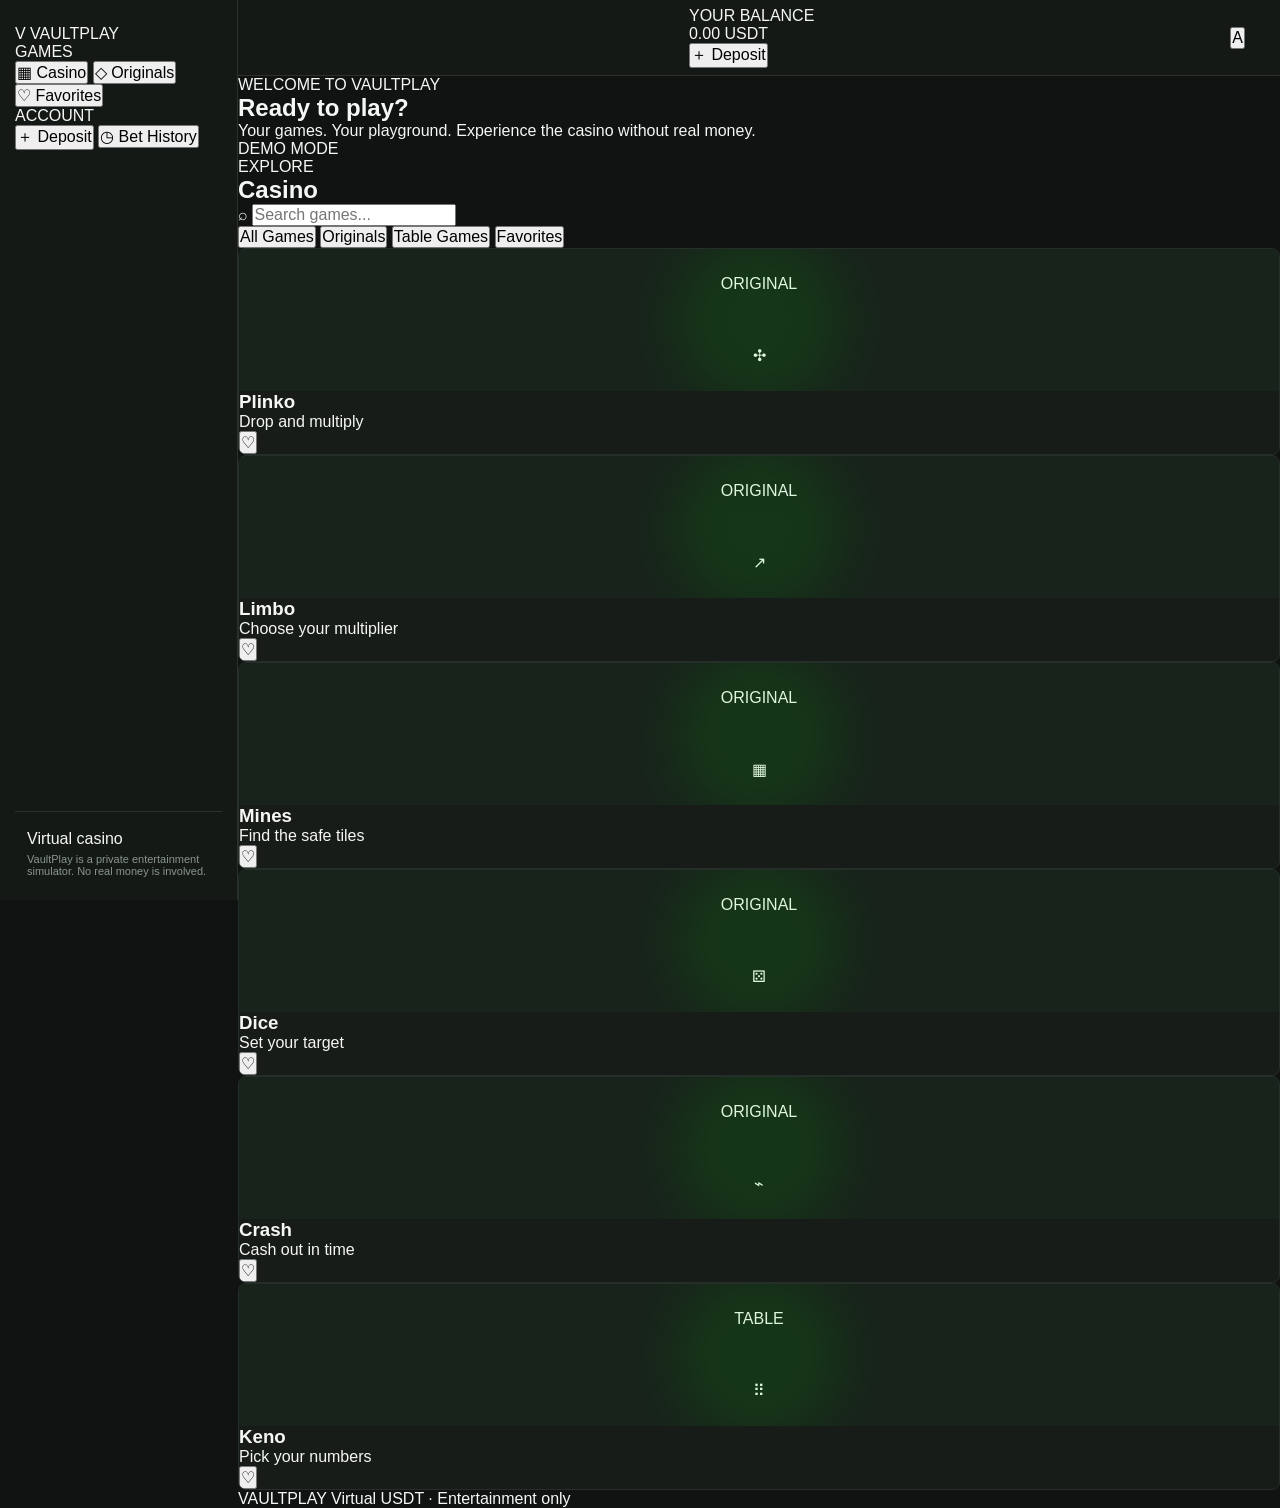
==== commit 13f745f2: "Update index.html for casino theme and layout" ====
--- a/index.html
+++ b/index.html
@@ -4,245 +4,369 @@
 <head>
     <meta charset="UTF-8">
     <meta name="viewport" content="width=device-width, initial-scale=1.0">
-    <meta name="theme-color" content="#101311">
-    <title>VaultPlay — Laboratory</title>
+    <meta name="theme-color" content="#0f1923">
+    <title>VaultPlay | Casino</title>
     <link rel="stylesheet" href="styles.css">
+    <script src="app.js" defer></script>
 </head>
 <body>
 
-<div class="app-layout">
+<div class="app">
 
     <!-- SIDEBAR -->
     <aside class="sidebar" id="sidebar">
-        <a href="index.html" class="brand">
-            <span class="brand-mark">V</span>
-            <span>VAULT<span class="brand-light">PLAY</span></span>
+
+        <a href="#" class="logo">
+            <span class="logo-icon">V</span>
+            VAULT<span>PLAY</span>
         </a>
 
-        <div class="sidebar-section">
-            <div class="sidebar-label">MENU</div>
-
-            <a href="index.html" class="side-link active">
-                <span class="side-icon">⌂</span>
-                <span>Laboratory</span>
-            </a>
-
-            <button class="side-link" id="favoritesShortcut">
-                <span class="side-icon">☆</span>
-                <span>Favorites</span>
-            </button>
-
-            <button class="side-link" id="historyShortcut">
-                <span class="side-icon">◷</span>
-                <span>Bet History</span>
-            </button>
-        </div>
-
-        <div class="sidebar-section">
-            <div class="sidebar-label">GAME CATEGORIES</div>
-
-            <button class="side-link category-shortcut" data-category="all">
-                <span class="side-icon">▦</span>
-                <span>All Games</span>
-            </button>
-
-            <button class="side-link category-shortcut" data-category="originals">
-                <span class="side-icon">✧</span>
-                <span>Originals</span>
-            </button>
-
-            <button class="side-link category-shortcut" data-category="table">
-                <span class="side-icon">♠</span>
-                <span>Table Games</span>
-            </button>
-
-            <button class="side-link category-shortcut" data-category="other">
-                <span class="side-icon">◇</span>
-                <span>Other Games</span>
+        <div class="nav-section">
+            <div class="nav-label">GAMES</div>
+
+            <button class="nav-item active" data-view="casino">
+                <span class="nav-icon">▦</span>
+                Casino
+            </button>
+
+            <button class="nav-item" data-view="originals">
+                <span class="nav-icon">◇</span>
+                Originals
+            </button>
+
+            <button class="nav-item" data-view="favorites">
+                <span class="nav-icon">♡</span>
+                Favorites
+            </button>
+        </div>
+
+        <div class="nav-section">
+            <div class="nav-label">ACCOUNT</div>
+
+            <button class="nav-item" id="sidebarDeposit">
+                <span class="nav-icon">＋</span>
+                Deposit
+            </button>
+
+            <button class="nav-item" data-view="history">
+                <span class="nav-icon">◷</span>
+                Bet History
             </button>
         </div>
 
         <div class="sidebar-bottom">
-            <div class="sidebar-bottom-mark">V</div>
-            <strong>VaultPlay Laboratory</strong>
-            <p>Explore. Experiment. Play.</p>
-        </div>
+            <div class="demo-status">
+                <span class="online-dot"></span>
+                Virtual casino
+            </div>
+
+            <p>VaultPlay is a private entertainment simulator. No real money is involved.</p>
+        </div>
+
     </aside>
+
 
     <!-- MAIN CONTENT -->
     <main class="main-content">
 
-        <!-- TOP BAR -->
+        <!-- TOP NAVIGATION -->
         <header class="topbar">
-            <div class="topbar-left">
-                <button class="mobile-menu" id="mobileMenu" aria-label="Open menu">☰</button>
-                <div class="breadcrumb">VaultPlay <span>/</span> Laboratory</div>
-            </div>
-
-            <div class="topbar-right">
-                <div class="balance-display">
-                    <span class="balance-symbol">₮</span>
-                    <span id="topBalance">0.00</span>
-                    <span class="balance-currency">USDT</span>
+
+            <button class="mobile-menu" id="mobileMenu">☰</button>
+
+            <div class="topbar-spacer"></div>
+
+            <div class="wallet">
+
+                <div class="wallet-info">
+                    <span class="wallet-label">YOUR BALANCE</span>
+
+                    <div class="wallet-amount">
+                        <span id="balance">0.00</span>
+                        <span class="currency">USDT</span>
+                    </div>
                 </div>
 
-                <button class="deposit-button" id="openWallet">
-                    <span>＋</span> Deposit
-                </button>
-
-                <button class="profile-button" aria-label="Profile">V</button>
-            </div>
+                <button class="deposit-btn" id="depositButton">
+                    ＋ Deposit
+                </button>
+
+            </div>
+
+            <button class="profile-btn">A</button>
+
         </header>
 
-        <!-- PAGE -->
-        <section class="page-content">
-
-            <div class="page-heading">
+
+        <!-- WELCOME BANNER -->
+        <section class="welcome-banner">
+
+            <div class="welcome-content">
+
+                <span class="welcome-label">WELCOME TO VAULTPLAY</span>
+
+                <h1>Ready to play?</h1>
+
+                <p>
+                    Your games. Your playground.
+                    Experience the casino without real money.
+                </p>
+
+            </div>
+
+            <div class="welcome-badge">
+                <span class="online-dot"></span>
+                DEMO MODE
+            </div>
+
+        </section>
+
+
+        <!-- GAME LOBBY -->
+        <section class="lobby">
+
+            <div class="lobby-header">
+
                 <div>
-                    <div class="eyebrow">WELCOME TO VAULTPLAY</div>
-                    <h1>Laboratory</h1>
-                    <p class="subheading">Explore. Experiment. Play.</p>
+                    <span class="section-label">EXPLORE</span>
+                    <h2 id="pageTitle">Casino</h2>
                 </div>
-            </div>
-
-            <!-- FEATURED GAME -->
-            <section class="featured-section">
-                <div class="featured-card">
-                    <div class="featured-content">
-                        <div class="featured-tag">
-                            <span class="live-dot"></span>
-                            FEATURED GAME
-                        </div>
-
-                        <h2>PLINKO</h2>
-                        <p>Drop the ball. Watch the chaos. Discover your multiplier.</p>
-
-                        <a href="games/plinko.html" class="featured-button">
-                            Play Plinko <span>→</span>
-                        </a>
-                    </div>
-
-                    <div class="featured-art">
-                        <div class="featured-orbit orbit-one"></div>
-                        <div class="featured-orbit orbit-two"></div>
-                        <div class="featured-board">
-                            <div class="featured-pegs">
-                                <span></span><span></span><span></span><span></span>
-                                <span></span><span></span><span></span><span></span>
-                                <span></span><span></span><span></span><span></span>
-                                <span></span><span></span><span></span><span></span>
-                                <span></span><span></span><span></span><span></span>
-                            </div>
-                            <div class="featured-ball"></div>
-                            <div class="featured-slots">
-                                <i></i><i></i><i></i><i></i><i></i><i></i><i></i>
-                            </div>
-                        </div>
-                    </div>
+
+                <div class="search-container">
+                    <span>⌕</span>
+
+                    <input
+                        type="search"
+                        id="gameSearch"
+                        placeholder="Search games..."
+                    >
                 </div>
-            </section>
-
-            <!-- GAME TOOLBAR -->
-            <section class="games-section" id="gamesSection">
-
-                <div class="games-heading">
-                    <div>
-                        <h2 id="sectionTitle">All Games</h2>
-                        <p class="games-subtitle">Choose your next experiment.</p>
-                    </div>
-
-                    <div class="game-search">
-                        <span>⌕</span>
-                        <input type="search" id="gameSearch" placeholder="Search games...">
-                    </div>
-                </div>
-
-                <div class="filter-bar">
-                    <button class="filter-button active" data-filter="all">All Games</button>
-                    <button class="filter-button" data-filter="originals">Originals</button>
-                    <button class="filter-button" data-filter="table">Table Games</button>
-                    <button class="filter-button" data-filter="other">Other</button>
-                    <button class="filter-button" data-filter="favorites">Favorites <span id="favoriteCount">0</span></button>
-                </div>
-
-                <div class="games-grid" id="gamesGrid">
-                    <!-- Games are rendered by app.js -->
-                </div>
-
-                <div class="empty-state hidden" id="emptyState">
-                    <div class="empty-icon">⌕</div>
-                    <h3>No games found</h3>
-                    <p>Try another search or category.</p>
-                </div>
-
-            </section>
-
-            <footer class="page-footer">
-                <span>VAULTPLAY</span>
-                <span>Virtual USDT Laboratory</span>
-            </footer>
+
+            </div>
+
+
+            <!-- CATEGORIES -->
+            <div class="categories">
+
+                <button class="category active" data-category="all">
+                    All Games
+                </button>
+
+                <button class="category" data-category="originals">
+                    Originals
+                </button>
+
+                <button class="category" data-category="table">
+                    Table Games
+                </button>
+
+                <button class="category" data-category="favorites">
+                    Favorites
+                </button>
+
+            </div>
+
+
+            <!-- GAME GRID -->
+            <div class="game-grid" id="gameGrid">
+
+                <article class="game-card" data-name="Plinko" data-category="originals">
+
+                    <div class="game-art plinko-art">
+                        <span class="game-tag">ORIGINAL</span>
+                        <span class="game-symbol">✣</span>
+                    </div>
+
+                    <div class="game-details">
+                        <div>
+                            <h3>Plinko</h3>
+                            <p>Drop and multiply</p>
+                        </div>
+
+                        <button class="favorite-btn" aria-label="Favorite Plinko">♡</button>
+                    </div>
+
+                </article>
+
+
+                <article class="game-card" data-name="Limbo" data-category="originals">
+
+                    <div class="game-art limbo-art">
+                        <span class="game-tag">ORIGINAL</span>
+                        <span class="game-symbol">↗</span>
+                    </div>
+
+                    <div class="game-details">
+                        <div>
+                            <h3>Limbo</h3>
+                            <p>Choose your multiplier</p>
+                        </div>
+
+                        <button class="favorite-btn" aria-label="Favorite Limbo">♡</button>
+                    </div>
+
+                </article>
+
+
+                <article class="game-card" data-name="Mines" data-category="originals">
+
+                    <div class="game-art mines-art">
+                        <span class="game-tag">ORIGINAL</span>
+                        <span class="game-symbol">▦</span>
+                    </div>
+
+                    <div class="game-details">
+                        <div>
+                            <h3>Mines</h3>
+                            <p>Find the safe tiles</p>
+                        </div>
+
+                        <button class="favorite-btn" aria-label="Favorite Mines">♡</button>
+                    </div>
+
+                </article>
+
+
+                <article class="game-card" data-name="Dice" data-category="originals">
+
+                    <div class="game-art dice-art">
+                        <span class="game-tag">ORIGINAL</span>
+                        <span class="game-symbol">⚄</span>
+                    </div>
+
+                    <div class="game-details">
+                        <div>
+                            <h3>Dice</h3>
+                            <p>Set your target</p>
+                        </div>
+
+                        <button class="favorite-btn" aria-label="Favorite Dice">♡</button>
+                    </div>
+
+                </article>
+
+
+                <article class="game-card" data-name="Crash" data-category="originals">
+
+                    <div class="game-art crash-art">
+                        <span class="game-tag">ORIGINAL</span>
+                        <span class="game-symbol">⌁</span>
+                    </div>
+
+                    <div class="game-details">
+                        <div>
+                            <h3>Crash</h3>
+                            <p>Cash out in time</p>
+                        </div>
+
+                        <button class="favorite-btn" aria-label="Favorite Crash">♡</button>
+                    </div>
+
+                </article>
+
+
+                <article class="game-card" data-name="Keno" data-category="table">
+
+                    <div class="game-art keno-art">
+                        <span class="game-tag">TABLE</span>
+                        <span class="game-symbol">⠿</span>
+                    </div>
+
+                    <div class="game-details">
+                        <div>
+                            <h3>Keno</h3>
+                            <p>Pick your numbers</p>
+                        </div>
+
+                        <button class="favorite-btn" aria-label="Favorite Keno">♡</button>
+                    </div>
+
+                </article>
+
+            </div>
+
+            <div class="empty-state hidden" id="emptyState">
+                No games found.
+            </div>
 
         </section>
+
+
+        <footer class="footer">
+            <span>VAULTPLAY</span>
+            <span>Virtual USDT · Entertainment only</span>
+        </footer>
+
     </main>
+
 </div>
 
-<!-- MOBILE OVERLAY -->
-<div class="sidebar-overlay" id="sidebarOverlay"></div>
 
 <!-- DEPOSIT MODAL -->
-<div class="modal-overlay" id="walletModal">
-    <div class="modal">
-        <button class="modal-close" data-close="walletModal" aria-label="Close">×</button>
-
-        <div class="modal-icon">₮</div>
-        <h2>Deposit USDT</h2>
-        <p class="modal-description">Add virtual USDT to your Laboratory balance.</p>
-
-        <div class="wallet-balance">
-            <span>AVAILABLE BALANCE</span>
-            <strong id="modalBalance">0.00 USDT</strong>
-        </div>
-
-        <label class="deposit-label" for="depositAmount">Deposit amount</label>
-
-        <div class="deposit-input">
+<div class="modal-overlay hidden" id="depositModal">
+
+    <div class="deposit-modal">
+
+        <button class="close-modal" id="closeModal">×</button>
+
+        <span class="section-label">VIRTUAL WALLET</span>
+
+        <h2>Deposit</h2>
+
+        <p class="modal-description">
+            Add virtual USDT to your balance.
+            No real cryptocurrency or payments are involved.
+        </p>
+
+        <label for="depositAmount">
+            Amount
+            <span>USDT</span>
+        </label>
+
+        <div class="amount-input">
+
+            <span>₮</span>
+
             <input
                 type="number"
                 id="depositAmount"
                 placeholder="0.00"
                 min="0.01"
-                step="any"
-                autocomplete="off"
+                step="0.01"
             >
-            <span>USDT</span>
-        </div>
-
-        <div class="wallet-notice">
-            This is a virtual-credit simulation. No real funds are transferred.
-        </div>
-
-        <button class="primary-button" id="confirmDeposit">Confirm Deposit</button>
-        <button class="secondary-button" data-close="walletModal">Cancel</button>
-
-        <p class="deposit-error" id="depositError"></p>
+
+        </div>
+
+
+        <div class="quick-amounts">
+
+            <button data-amount="10">10</button>
+            <button data-amount="50">50</button>
+            <button data-amount="100">100</button>
+            <button data-amount="500">500</button>
+
+        </div>
+
+
+        <p class="error-message hidden" id="depositError">
+            Please enter a valid amount.
+        </p>
+
+        <button class="confirm-deposit" id="confirmDeposit">
+            Confirm Deposit
+        </button>
+
+        <p class="modal-note">
+            Virtual credits only. Your balance is saved locally.
+        </p>
+
     </div>
+
 </div>
 
-<!-- HISTORY MODAL -->
-<div class="modal-overlay" id="historyModal">
-    <div class="modal history-modal">
-        <button class="modal-close" data-close="historyModal" aria-label="Close">×</button>
-
-        <div class="modal-icon">◷</div>
-        <h2>Transaction History</h2>
-        <p class="modal-description">Your recent virtual wallet activity.</p>
-
-        <div class="history-list" id="historyList"></div>
-
-        <button class="secondary-button" data-close="historyModal">Close</button>
-    </div>
-</div>
-
-<script src="app.js"></script>
+
+<!-- NOTIFICATION -->
+<div class="toast hidden" id="toast"></div>
+
 </body>
 </html>
--- a/styles.css
+++ b/styles.css
@@ -1,14 +1,15 @@
 
 :root {
-    --bg: #101216;
-    --sidebar: #15181e;
-    --panel: #1b1f26;
-    --panel-light: #222730;
-    --border: #292f38;
-    --text: #f4f5f6;
-    --muted: #929aa6;
+    --bg: #101311;
+    --panel: #171c19;
+    --panel-light: #1d241f;
+    --panel-hover: #252e28;
     --green: #00e701;
-    --green-dark: #00b900;
+    --green-dark: #00bd01;
+    --text: #f4f7f4;
+    --muted: #89958c;
+    --border: #29332c;
+    --sidebar-width: 238px;
 }
 
 * {
@@ -17,11 +18,15 @@
     box-sizing: border-box;
 }
 
+html {
+    scroll-behavior: smooth;
+}
+
 body {
     background: var(--bg);
     color: var(--text);
-    font-family: Arial, Helvetica, sans-serif;
-    font-size: 14px;
+    font-family: Inter, -apple-system, BlinkMacSystemFont, "Segoe UI", sans-serif;
+    min-height: 100vh;
 }
 
 button,
@@ -38,192 +43,188 @@
     text-decoration: none;
 }
 
-.app {
+.hidden {
+    display: none !important;
+}
+
+/* APP LAYOUT */
+
+.app-layout {
     min-height: 100vh;
 }
 
-/* SIDEBAR */
-
 .sidebar {
-    width: 225px;
+    width: var(--sidebar-width);
     height: 100vh;
     position: fixed;
     top: 0;
     left: 0;
-    background: var(--sidebar);
+    z-index: 100;
+    background: #141916;
     border-right: 1px solid var(--border);
-    padding: 25px 14px;
     display: flex;
     flex-direction: column;
-    z-index: 20;
-}
+    padding: 25px 15px 18px;
+}
+
+.main-content {
+    margin-left: var(--sidebar-width);
+    min-height: 100vh;
+}
+
+/* BRAND */
 
 .brand {
     display: flex;
     align-items: center;
-    gap: 10px;
-    font-size: 19px;
-    font-weight: 900;
-    letter-spacing: 1px;
-    padding: 0 10px 35px;
+    gap: 11px;
+    padding: 0 9px;
+    font-size: 17px;
+    font-weight: 900;
+    letter-spacing: 1.2px;
+    margin-bottom: 43px;
 }
 
 .brand-mark {
-    width: 34px;
-    height: 34px;
-    border-radius: 9px;
+    width: 35px;
+    height: 35px;
+    display: grid;
+    place-items: center;
     background: var(--green);
     color: #071007;
+    font-size: 23px;
+    font-weight: 1000;
+    border-radius: 9px;
+    box-shadow: 0 0 20px #00e70130;
+}
+
+.brand-light {
+    color: var(--green);
+}
+
+/* SIDEBAR */
+
+.sidebar-section {
+    margin-bottom: 31px;
+}
+
+.sidebar-label {
+    color: #657168;
+    font-size: 10px;
+    font-weight: 800;
+    letter-spacing: 1.5px;
+    padding: 0 11px;
+    margin-bottom: 12px;
+}
+
+.side-link {
+    width: 100%;
+    min-height: 43px;
+    display: flex;
+    align-items: center;
+    gap: 13px;
+    padding: 0 12px;
+    border: 0;
+    border-radius: 7px;
+    background: transparent;
+    color: #a5afa8;
+    font-size: 13px;
+    font-weight: 600;
+    text-align: left;
+    margin-bottom: 4px;
+    transition: 0.18s ease;
+}
+
+.side-link:hover {
+    background: var(--panel-hover);
+    color: white;
+}
+
+.side-link.active {
+    background: #1d2b20;
+    color: var(--green);
+}
+
+.side-icon {
+    width: 20px;
+    font-size: 20px;
+    text-align: center;
+    line-height: 1;
+}
+
+.sidebar-bottom {
+    margin-top: auto;
+    padding: 18px 12px 5px;
+    border-top: 1px solid var(--border);
+}
+
+.sidebar-bottom-mark {
+    width: 28px;
+    height: 28px;
     display: grid;
     place-items: center;
-    font-size: 21px;
-    font-weight: 900;
-}
-
-.brand-green,
-.footer-brand span {
+    background: #26362a;
     color: var(--green);
-}
-
-.sidebar-section {
-    margin-bottom: 30px;
-}
-
-.sidebar-heading {
-    font-size: 10px;
-    font-weight: bold;
-    color: #707987;
-    letter-spacing: 1.4px;
-    padding: 0 12px;
-    margin-bottom: 10px;
-}
-
-.nav-item {
-    width: 100%;
-    border: none;
-    color: #aeb5c0;
-    background: transparent;
-    display: flex;
-    align-items: center;
-    gap: 13px;
-    padding: 12px;
     border-radius: 7px;
-    text-align: left;
-    margin-bottom: 3px;
-    transition: .2s;
-}
-
-.nav-item:hover {
-    background: #222730;
-    color: white;
-}
-
-.nav-item.active {
-    background: #222d23;
-    color: var(--green);
-}
-
-.nav-icon {
-    font-size: 19px;
-    width: 22px;
-    text-align: center;
-}
-
-.sidebar-bottom {
-    margin-top: auto;
-    padding: 13px 11px;
-    border-top: 1px solid var(--border);
-}
-
-.demo-label {
-    font-size: 10px;
-    font-weight: bold;
-    letter-spacing: 1px;
-    display: flex;
-    align-items: center;
-    gap: 7px;
-    margin-bottom: 10px;
+    font-weight: 900;
+    margin-bottom: 12px;
+}
+
+.sidebar-bottom strong {
+    font-size: 12px;
+    display: block;
 }
 
 .sidebar-bottom p {
     color: var(--muted);
     font-size: 11px;
-    line-height: 1.6;
-}
-
-.status-dot {
-    width: 7px;
-    height: 7px;
-    border-radius: 50%;
-    background: var(--green);
-    display: inline-block;
-    box-shadow: 0 0 9px rgba(0, 231, 1, .4);
-}
-
-
-/* MAIN */
-
-.main-content {
-    margin-left: 225px;
-    min-height: 100vh;
-}
+    margin-top: 5px;
+}
+
+/* TOPBAR */
 
 .topbar {
-    height: 72px;
-    padding: 0 30px;
+    height: 76px;
+    background: #141916;
+    border-bottom: 1px solid var(--border);
     display: flex;
     align-items: center;
     justify-content: space-between;
-    background: #14171c;
-    border-bottom: 1px solid var(--border);
+    padding: 0 35px;
     position: sticky;
     top: 0;
-    z-index: 10;
-}
-
-.search-box {
-    display: flex;
-    align-items: center;
-    gap: 10px;
-    background: #20252d;
-    border: 1px solid #2c323c;
+    z-index: 50;
+}
+
+.topbar-left,
+.topbar-right {
+    display: flex;
+    align-items: center;
+    gap: 15px;
+}
+
+.breadcrumb {
+    color: #879289;
+    font-size: 12px;
+}
+
+.breadcrumb span {
+    color: #4d5b50;
+    padding: 0 8px;
+}
+
+.balance-display {
+    height: 39px;
+    padding: 0 13px;
+    border: 1px solid var(--border);
+    background: #101511;
     border-radius: 7px;
-    width: 300px;
-    padding: 10px 13px;
-    color: var(--muted);
-}
-
-.search-box span {
-    font-size: 21px;
-}
-
-.search-box input {
-    background: transparent;
-    border: none;
-    outline: none;
-    color: white;
-    width: 100%;
-}
-
-.search-box input::placeholder {
-    color: #77808d;
-}
-
-.topbar-right {
-    display: flex;
-    align-items: center;
-    gap: 13px;
-}
-
-.balance-display {
-    background: #20252d;
-    border: 1px solid var(--border);
-    border-radius: 7px;
-    padding: 10px 13px;
     display: flex;
     align-items: center;
     gap: 7px;
-    font-weight: bold;
+    font-size: 13px;
+    font-weight: 800;
+    font-variant-numeric: tabular-nums;
 }
 
 .balance-symbol {
@@ -231,447 +232,486 @@
     font-size: 17px;
 }
 
-.currency {
-    color: #aab2bd;
-    font-size: 11px;
-}
-
-.wallet-button,
-.primary-button {
-    border: none;
+.balance-currency {
+    color: #8b978e;
+    font-size: 10px;
+    font-weight: 800;
+}
+
+.deposit-button {
+    height: 39px;
+    padding: 0 17px;
+    border: 0;
+    border-radius: 6px;
     background: var(--green);
     color: #071007;
-    font-weight: bold;
-    padding: 11px 19px;
-    border-radius: 6px;
-    transition: .2s;
-}
-
-.wallet-button:hover,
-.primary-button:hover,
-.play-button:hover {
-    background: #00c900;
+    font-size: 12px;
+    font-weight: 900;
+    transition: 0.2s ease;
+}
+
+.deposit-button:hover,
+.primary-button:hover {
+    background: #24ff25;
     transform: translateY(-1px);
 }
 
-.profile-avatar {
-    width: 35px;
-    height: 35px;
+.deposit-button span {
+    font-size: 16px;
+    margin-right: 4px;
+}
+
+.profile-button {
+    height: 36px;
+    width: 36px;
+    border: 1px solid #354439;
     border-radius: 50%;
-    display: grid;
-    place-items: center;
-    background: #303945;
+    background: #26342a;
     color: var(--green);
-    font-weight: bold;
+    font-weight: 900;
 }
 
 .mobile-menu {
     display: none;
-    border: none;
     background: transparent;
     color: white;
+    border: 0;
     font-size: 22px;
 }
 
-
-/* PAGE */
+/* PAGE CONTENT */
 
 .page-content {
-    padding: 30px;
-    max-width: 1700px;
-    margin: auto;
+    max-width: 1500px;
+    padding: 35px;
+    margin: 0 auto;
 }
 
 .page-heading {
-    display: flex;
-    align-items: center;
-    justify-content: space-between;
-    margin-bottom: 25px;
+    margin-bottom: 29px;
 }
 
 .eyebrow {
     color: var(--green);
     font-size: 10px;
-    letter-spacing: 1.5px;
-    font-weight: bold;
-    margin-bottom: 8px;
+    font-weight: 900;
+    letter-spacing: 2px;
+    margin-bottom: 9px;
 }
 
 .page-heading h1 {
-    font-size: 29px;
-    margin-bottom: 6px;
-}
-
-.subheading,
-.section-header p {
+    font-size: clamp(28px, 4vw, 36px);
+    font-weight: 900;
+    letter-spacing: -1.3px;
+}
+
+.subheading {
     color: var(--muted);
     font-size: 13px;
-}
-
-.online-indicator {
-    display: flex;
-    align-items: center;
-    gap: 8px;
-    color: #aab2bd;
-    font-size: 11px;
-    background: var(--panel);
-    padding: 9px 12px;
-    border-radius: 20px;
-}
-
+    margin-top: 7px;
+}
 
 /* FEATURED PLINKO */
 
 .featured-section {
-    margin-bottom: 35px;
+    margin-bottom: 39px;
 }
 
 .featured-card {
-    min-height: 240px;
+    min-height: 235px;
     background:
-        radial-gradient(ellipse at 80% 50%, rgba(0, 231, 1, .14), transparent 43%),
-        linear-gradient(110deg, #19251e, #1b1f26 60%, #17251c);
-    border: 1px solid #2b4931;
-    border-radius: 12px;
+        radial-gradient(circle at 80% 50%, #153b1e 0%, transparent 37%),
+        linear-gradient(110deg, #1a241c, #17221a 60%, #15271a);
+    border: 1px solid #2b4530;
+    border-radius: 11px;
     overflow: hidden;
     display: flex;
     align-items: center;
     justify-content: space-between;
-    padding: 35px 45px;
     position: relative;
-}
-
-.featured-info {
-    max-width: 420px;
+    padding: 30px 42px;
+}
+
+.featured-content {
     position: relative;
     z-index: 2;
+    max-width: 470px;
 }
 
 .featured-tag {
-    display: inline-block;
     color: var(--green);
     font-size: 10px;
-    font-weight: bold;
-    letter-spacing: 1.3px;
-    margin-bottom: 12px;
-}
-
-.featured-info h2 {
-    font-size: 42px;
+    font-weight: 900;
+    letter-spacing: 1.5px;
+    display: flex;
+    align-items: center;
+    gap: 8px;
+    margin-bottom: 14px;
+}
+
+.live-dot {
+    width: 7px;
+    height: 7px;
+    background: var(--green);
+    border-radius: 50%;
+    box-shadow: 0 0 10px var(--green);
+}
+
+.featured-content h2 {
+    font-size: 43px;
+    font-weight: 1000;
     letter-spacing: 3px;
-    margin-bottom: 9px;
-}
-
-.featured-info p {
-    color: #aeb8b0;
+}
+
+.featured-content p {
+    color: #a3b1a6;
+    font-size: 13px;
     line-height: 1.6;
-    margin-bottom: 22px;
-    max-width: 300px;
-}
-
-.play-button {
+    margin: 9px 0 20px;
+}
+
+.featured-button {
     display: inline-flex;
-    gap: 18px;
-    align-items: center;
+    align-items: center;
+    gap: 17px;
     background: var(--green);
     color: #071007;
-    font-weight: bold;
-    padding: 12px 19px;
+    font-size: 12px;
+    font-weight: 900;
+    padding: 12px 18px;
     border-radius: 6px;
-    transition: .2s;
+    transition: 0.2s ease;
+}
+
+.featured-button:hover {
+    background: #2aff2a;
+    transform: translateY(-2px);
+}
+
+.featured-button span {
+    font-size: 17px;
 }
 
 .featured-art {
-    width: 370px;
-    height: 190px;
+    width: 320px;
+    height: 210px;
     position: relative;
-    flex-shrink: 0;
-    margin-right: 30px;
-}
-
-.featured-glow {
+    display: grid;
+    place-items: center;
+}
+
+.featured-orbit {
     position: absolute;
-    width: 250px;
-    height: 170px;
-    left: 60px;
-    top: 10px;
-    background: rgba(0, 231, 1, .13);
-    filter: blur(35px);
+    width: 240px;
+    height: 150px;
+    border: 1px solid #4caa5a30;
+    border-radius: 50%;
+    transform: rotate(-25deg);
+}
+
+.orbit-two {
+    transform: rotate(25deg);
+    width: 280px;
+}
+
+.featured-board {
+    width: 180px;
+    height: 175px;
+    position: relative;
+    background: #101912;
+    border: 1px solid #34523a;
+    border-radius: 9px;
+    box-shadow: 0 15px 45px #0008;
+    padding: 17px 14px 22px;
+    transform: rotate(4deg);
+}
+
+.featured-pegs {
+    display: grid;
+    grid-template-columns: repeat(4, 1fr);
+    justify-items: center;
+    row-gap: 13px;
+}
+
+.featured-pegs span {
+    width: 6px;
+    height: 6px;
+    border-radius: 50%;
+    background: #d6e2d8;
+    box-shadow: 0 0 5px #d6e2d855;
 }
 
 .featured-ball {
+    width: 12px;
+    height: 12px;
     position: absolute;
-    top: 2px;
-    left: 170px;
-    width: 17px;
-    height: 17px;
+    top: 22px;
+    left: 83px;
+    background: var(--green);
     border-radius: 50%;
-    background: white;
-    box-shadow: 0 0 17px var(--green);
-    z-index: 2;
-}
-
-.featured-peg {
-    width: 7px;
-    height: 7px;
-    background: #b9d9bd;
-    border-radius: 50%;
+    box-shadow: 0 0 15px var(--green);
+}
+
+.featured-slots {
     position: absolute;
-    box-shadow: 0 0 7px rgba(0, 231, 1, .6);
-}
-
-.peg-one { left: 155px; top: 35px; }
-.peg-two { left: 185px; top: 35px; }
-
-.peg-three { left: 140px; top: 60px; }
-.peg-four { left: 170px; top: 60px; }
-.peg-five { left: 200px; top: 60px; }
-
-.peg-six { left: 125px; top: 85px; }
-.peg-seven { left: 155px; top: 85px; }
-.peg-eight { left: 185px; top: 85px; }
-.peg-nine { left: 215px; top: 85px; }
-
-.peg-ten { left: 110px; top: 110px; }
-.peg-eleven { left: 140px; top: 110px; }
-.peg-twelve { left: 170px; top: 110px; }
-.peg-thirteen { left: 200px; top: 110px; }
-.peg-fourteen { left: 230px; top: 110px; }
-
-.peg-fifteen { left: 95px; top: 135px; }
-.peg-sixteen { left: 125px; top: 135px; }
-.peg-seventeen { left: 155px; top: 135px; }
-.peg-eighteen { left: 185px; top: 135px; }
-.peg-nineteen { left: 215px; top: 135px; }
-.peg-twenty { left: 245px; top: 135px; }
-
-.peg-twentyone { left: 80px; top: 160px; }
-.peg-twentytwo { left: 110px; top: 160px; }
-.peg-twentythree { left: 140px; top: 160px; }
-.peg-twentyfour { left: 170px; top: 160px; }
-.peg-twentyfive { left: 200px; top: 160px; }
-.peg-twentysix { left: 230px; top: 160px; }
-.peg-twentyseven { left: 260px; top: 160px; }
-
-.peg-twentyeight { left: 65px; top: 185px; }
-.peg-twentynine { left: 170px; top: 185px; }
-.peg-thirty { left: 275px; top: 185px; }
-
+    bottom: 8px;
+    left: 12px;
+    right: 12px;
+    display: flex;
+    justify-content: space-between;
+}
+
+.featured-slots i {
+    width: 15px;
+    height: 6px;
+    border-radius: 2px;
+    background: #00e701;
+}
 
 /* GAME SECTION */
 
 .games-section {
-    margin-top: 20px;
-}
-
-.section-header {
-    display: flex;
+    padding-top: 3px;
+}
+
+.games-heading {
+    display: flex;
+    align-items: center;
     justify-content: space-between;
-    align-items: center;
-    margin-bottom: 18px;
-}
-
-.section-header h2 {
+    gap: 20px;
+    margin-bottom: 20px;
+}
+
+.games-heading h2 {
     font-size: 21px;
-    margin-bottom: 6px;
-}
-
-.game-count {
+    font-weight: 900;
+}
+
+.games-subtitle {
     color: var(--muted);
+    font-size: 12px;
+    margin-top: 5px;
+}
+
+.game-search {
+    height: 40px;
+    width: 230px;
+    display: flex;
+    align-items: center;
+    gap: 9px;
+    background: #171d19;
+    border: 1px solid var(--border);
+    border-radius: 6px;
+    padding: 0 12px;
+}
+
+.game-search span {
+    color: #87958b;
+    font-size: 21px;
+}
+
+.game-search input {
+    width: 100%;
+    background: transparent;
+    border: 0;
+    outline: 0;
+    color: white;
+    font-size: 12px;
+}
+
+.game-search input::placeholder {
+    color: #758078;
+}
+
+.filter-bar {
+    display: flex;
+    gap: 7px;
+    overflow-x: auto;
+    padding-bottom: 13px;
+    margin-bottom: 12px;
+    scrollbar-width: none;
+}
+
+.filter-bar::-webkit-scrollbar {
+    display: none;
+}
+
+.filter-button {
+    border: 1px solid var(--border);
+    background: #171d19;
+    color: #9ba69e;
+    border-radius: 5px;
+    padding: 9px 14px;
+    white-space: nowrap;
     font-size: 11px;
-    letter-spacing: 1px;
-}
-
-.category-tabs {
-    display: flex;
-    gap: 8px;
-    overflow-x: auto;
-    margin-bottom: 20px;
-    padding-bottom: 5px;
-}
-
-.category-tab {
-    border: 1px solid var(--border);
-    background: #1b1f26;
-    color: #aab2bd;
-    padding: 9px 15px;
-    border-radius: 6px;
-    white-space: nowrap;
-    font-size: 12px;
-}
-
-.category-tab:hover {
-    border-color: #59616d;
+    font-weight: 700;
+    transition: 0.18s ease;
+}
+
+.filter-button:hover {
+    border-color: #52705a;
     color: white;
 }
 
-.category-tab.active {
+.filter-button.active {
+    background: #1e3022;
     color: var(--green);
-    background: #202d22;
-    border-color: #345a38;
-}
-
-
-/* GAME GRID */
+    border-color: #315b38;
+}
+
+.filter-button span {
+    margin-left: 4px;
+    opacity: 0.8;
+}
+
+/* GAME CARDS */
 
 .games-grid {
     display: grid;
-    grid-template-columns: repeat(6, minmax(0, 1fr));
-    gap: 15px;
+    grid-template-columns: repeat(4, minmax(0, 1fr));
+    gap: 14px;
 }
 
 .game-card {
+    min-width: 0;
     background: var(--panel);
-    border: 1px solid #252b34;
-    border-radius: 9px;
+    border: 1px solid #252e28;
+    border-radius: 8px;
     overflow: hidden;
-    min-width: 0;
-    transition: .2s;
     position: relative;
+    transition: transform 0.18s ease, border-color 0.18s ease, background 0.18s ease;
 }
 
 .game-card:hover {
     transform: translateY(-3px);
-    border-color: #4a555f;
-    background: #20252d;
+    border-color: #46634b;
+    background: #1b231e;
+}
+
+.game-card-link {
+    display: block;
 }
 
 .game-art {
-    height: 135px;
+    height: 142px;
+    position: relative;
+    overflow: hidden;
     display: grid;
     place-items: center;
-    overflow: hidden;
-    position: relative;
+    background: var(--art-bg, #18241b);
+}
+
+.game-art::before {
+    content: "";
+    position: absolute;
+    width: 170px;
+    height: 170px;
+    border-radius: 50%;
+    background: var(--art-glow, #00e701);
+    opacity: 0.09;
+    filter: blur(25px);
 }
 
 .game-art svg {
     width: 100%;
     height: 100%;
-    display: block;
+    position: relative;
+    z-index: 1;
+    padding: 15px;
 }
 
 .game-card-info {
-    padding: 11px 12px 13px;
-}
-
-.game-card-title {
-    font-size: 13px;
-    font-weight: bold;
+    min-height: 59px;
+    display: flex;
+    align-items: center;
+    justify-content: space-between;
+    gap: 8px;
+    padding: 11px 12px;
+}
+
+.game-card-info h3 {
+    font-size: 12px;
+    font-weight: 800;
     white-space: nowrap;
     overflow: hidden;
     text-overflow: ellipsis;
-    margin-bottom: 6px;
-}
-
-.game-card-category {
+}
+
+.game-card-info p {
+    color: #829087;
+    font-size: 10px;
+    margin-top: 4px;
+}
+
+.favorite-button {
+    flex-shrink: 0;
+    width: 29px;
+    height: 29px;
+    border: 1px solid transparent;
+    border-radius: 5px;
+    background: transparent;
+    color: #829087;
+    font-size: 19px;
+    transition: 0.18s ease;
+}
+
+.favorite-button:hover {
+    background: #29342c;
+    color: white;
+}
+
+.favorite-button.selected {
+    color: var(--green);
+}
+
+.empty-state {
+    text-align: center;
+    padding: 65px 20px;
     color: var(--muted);
-    font-size: 10px;
-}
-
-.game-card-footer {
-    display: flex;
-    align-items: center;
-    justify-content: space-between;
-    margin-top: 10px;
-}
-
-.coming-soon {
-    color: #a6aeb8;
-    background: #2a3039;
-    border-radius: 4px;
-    padding: 4px 6px;
-    font-size: 9px;
-    font-weight: bold;
-    letter-spacing: .3px;
-}
-
-.playing-label {
-    color: var(--green);
-    font-size: 10px;
-    font-weight: bold;
-}
-
-.favorite-button {
-    position: absolute;
-    top: 9px;
-    right: 9px;
-    width: 27px;
-    height: 27px;
-    border: none;
-    border-radius: 50%;
-    background: rgba(10, 12, 15, .75);
+}
+
+.empty-icon {
+    font-size: 38px;
+    margin-bottom: 10px;
+}
+
+.empty-state h3 {
     color: white;
     font-size: 17px;
-    z-index: 2;
-}
-
-.favorite-button.selected {
-    color: var(--green);
-}
-
-.game-link {
-    display: block;
-    color: inherit;
-}
-
-.game-link.disabled {
-    cursor: default;
-}
-
-.empty-state {
-    text-align: center;
-    padding: 55px 15px;
-    color: var(--muted);
-}
-
-.empty-icon {
-    font-size: 35px;
-    margin-bottom: 12px;
-}
-
-.empty-state h3 {
-    color: white;
     margin-bottom: 7px;
 }
 
+.empty-state p {
+    font-size: 12px;
+}
 
 /* FOOTER */
 
-.footer {
+.page-footer {
+    display: flex;
+    justify-content: space-between;
+    gap: 15px;
     border-top: 1px solid var(--border);
+    padding: 22px 0;
     margin-top: 45px;
-    padding: 23px 0;
-    color: var(--muted);
-    font-size: 11px;
-    line-height: 1.8;
-}
-
-.footer-brand {
-    color: white;
-    font-size: 14px;
-    font-weight: 900;
+    color: #657168;
+    font-size: 10px;
     letter-spacing: 1px;
-    margin-bottom: 6px;
-}
-
-.footer-version {
-    font-size: 9px;
-    letter-spacing: 1px;
-    margin-top: 7px;
-}
-
+    font-weight: 700;
+}
 
 /* MODALS */
 
 .modal-overlay {
     position: fixed;
     inset: 0;
-    background: rgba(0, 0, 0, .75);
-    z-index: 50;
+    z-index: 300;
+    background: #000b;
     display: none;
     align-items: center;
     justify-content: center;
-    padding: 15px;
+    padding: 18px;
+    backdrop-filter: blur(5px);
 }
 
 .modal-overlay.show {
@@ -679,162 +719,264 @@
 }
 
 .modal {
-    background: #1b2027;
-    border: 1px solid #343b46;
-    border-radius: 12px;
-    padding: 30px;
     width: 100%;
-    max-width: 390px;
+    max-width: 405px;
     position: relative;
-    text-align: center;
+    padding: 29px;
+    border: 1px solid #344138;
+    border-radius: 11px;
+    background: #171e19;
+    box-shadow: 0 25px 90px #0009;
+    animation: modalIn 0.2s ease;
+}
+
+@keyframes modalIn {
+    from {
+        opacity: 0;
+        transform: translateY(10px) scale(0.98);
+    }
+    to {
+        opacity: 1;
+        transform: translateY(0) scale(1);
+    }
 }
 
 .modal-close {
     position: absolute;
+    top: 13px;
     right: 15px;
-    top: 12px;
-    border: none;
-    background: transparent;
-    color: #aab2bd;
-    font-size: 25px;
+    width: 29px;
+    height: 29px;
+    border: 0;
+    border-radius: 5px;
+    background: #263029;
+    color: #a9b4ac;
+    font-size: 21px;
+}
+
+.modal-close:hover {
+    color: white;
+    background: #354239;
 }
 
 .modal-icon {
-    width: 50px;
-    height: 50px;
-    border-radius: 12px;
-    background: #233626;
-    color: var(--green);
+    width: 42px;
+    height: 42px;
     display: grid;
     place-items: center;
-    font-size: 25px;
-    margin: 0 auto 17px;
+    background: #1d3422;
+    color: var(--green);
+    border-radius: 9px;
+    font-size: 24px;
+    margin-bottom: 18px;
 }
 
 .modal h2 {
-    margin-bottom: 8px;
+    font-size: 22px;
+    font-weight: 900;
 }
 
 .modal-description {
     color: var(--muted);
     font-size: 12px;
-    margin-bottom: 22px;
     line-height: 1.5;
+    margin-top: 7px;
+    margin-bottom: 21px;
 }
 
 .wallet-balance {
-    background: #11151a;
+    padding: 14px;
     border: 1px solid var(--border);
-    padding: 18px;
-    border-radius: 8px;
-    margin-bottom: 13px;
+    border-radius: 7px;
+    background: #111712;
+    margin-bottom: 19px;
 }
 
 .wallet-balance span {
+    display: block;
+    color: #849087;
+    font-size: 9px;
+    font-weight: 800;
+    letter-spacing: 1px;
+    margin-bottom: 7px;
+}
+
+.wallet-balance strong {
+    font-size: 19px;
+    font-variant-numeric: tabular-nums;
+}
+
+.deposit-label {
+    display: block;
+    color: #c4cec6;
+    font-size: 11px;
+    font-weight: 700;
+    margin-bottom: 8px;
+}
+
+.deposit-input {
+    height: 48px;
+    display: flex;
+    align-items: center;
+    gap: 10px;
+    border: 1px solid #3a4b3e;
+    background: #101611;
+    border-radius: 6px;
+    padding: 0 13px;
+}
+
+.deposit-input:focus-within {
+    border-color: var(--green);
+}
+
+.deposit-input input {
+    width: 100%;
+    min-width: 0;
+    outline: 0;
+    border: 0;
+    background: transparent;
+    color: white;
+    font-size: 15px;
+    font-weight: 700;
+}
+
+.deposit-input input::-webkit-inner-spin-button,
+.deposit-input input::-webkit-outer-spin-button {
+    appearance: none;
+    margin: 0;
+}
+
+.deposit-input span {
+    color: var(--green);
+    font-size: 11px;
+    font-weight: 900;
+}
+
+.wallet-notice {
+    color: #8c9b90;
+    background: #1b2720;
+    border-left: 2px solid var(--green);
+    padding: 10px;
+    font-size: 10px;
+    line-height: 1.5;
+    margin: 14px 0 18px;
+}
+
+.primary-button,
+.secondary-button {
+    width: 100%;
+    min-height: 43px;
+    border-radius: 6px;
+    font-size: 12px;
+    font-weight: 900;
+    transition: 0.18s ease;
+}
+
+.primary-button {
+    border: 0;
+    background: var(--green);
+    color: #071007;
+}
+
+.secondary-button {
+    border: 1px solid var(--border);
+    background: transparent;
+    color: #a7b2aa;
+    margin-top: 9px;
+}
+
+.secondary-button:hover {
+    background: #263029;
+    color: white;
+}
+
+.deposit-error {
+    min-height: 16px;
+    color: #ff6969;
+    font-size: 11px;
+    margin-top: 9px;
+}
+
+/* HISTORY */
+
+.history-modal {
+    max-width: 470px;
+}
+
+.history-list {
+    max-height: 310px;
+    overflow-y: auto;
+    margin: 10px 0 17px;
+}
+
+.history-item {
+    display: flex;
+    align-items: center;
+    justify-content: space-between;
+    gap: 10px;
+    padding: 12px 0;
+    border-bottom: 1px solid var(--border);
+}
+
+.history-item strong {
+    display: block;
+    font-size: 12px;
+}
+
+.history-item small {
     display: block;
     color: var(--muted);
     font-size: 10px;
-    margin-bottom: 9px;
-}
-
-.wallet-balance strong {
-    font-size: 23px;
+    margin-top: 5px;
+}
+
+.history-amount {
+    font-size: 12px;
+    font-weight: 900;
+    white-space: nowrap;
+}
+
+.history-amount.credit {
     color: var(--green);
 }
 
-.wallet-notice {
-    background: #29251b;
-    border: 1px solid #51432a;
-    border-radius: 6px;
-    color: #d8bd82;
-    padding: 11px;
-    font-size: 10px;
-    line-height: 1.5;
-    margin-bottom: 17px;
-}
-
-.primary-button,
-.secondary-button {
-    width: 100%;
-    margin-bottom: 9px;
-    padding: 12px;
-    border-radius: 6px;
-    border: none;
-    font-weight: bold;
-}
-
-.secondary-button {
-    background: #303741;
-    color: white;
-}
-
-.secondary-button:hover {
-    background: #3b444f;
-}
-
-.history-modal {
-    max-width: 470px;
-}
-
-.history-list {
-    max-height: 300px;
-    overflow-y: auto;
-    margin-bottom: 18px;
-    text-align: left;
-}
-
-.no-history {
+.history-amount.debit {
+    color: #ff7777;
+}
+
+.history-empty {
+    color: var(--muted);
+    font-size: 12px;
     text-align: center;
-    color: var(--muted);
-    padding: 25px;
-}
-
-.history-row {
-    display: flex;
-    justify-content: space-between;
-    align-items: center;
-    padding: 12px 5px;
-    border-bottom: 1px solid var(--border);
-    gap: 12px;
-}
-
-.history-row strong {
-    display: block;
-    font-size: 12px;
-    margin-bottom: 4px;
-}
-
-.history-row small {
-    color: var(--muted);
-    font-size: 10px;
-}
-
-.history-amount {
-    font-weight: bold;
-    white-space: nowrap;
-}
-
-.history-amount.positive {
-    color: var(--green);
-}
-
-.history-amount.negative {
-    color: #f06b70;
-}
-
+    padding: 25px 0;
+}
+
+/* MOBILE OVERLAY */
+
+.sidebar-overlay {
+    display: none;
+}
 
 /* RESPONSIVE */
 
-@media (max-width: 1250px) {
+@media (max-width: 1150px) {
     .games-grid {
-        grid-template-columns: repeat(4, minmax(0, 1fr));
-    }
-}
-
-@media (max-width: 900px) {
+        grid-template-columns: repeat(3, minmax(0, 1fr));
+    }
+
+    .page-content {
+        padding: 28px;
+    }
+}
+
+@media (max-width: 850px) {
+    :root {
+        --sidebar-width: 220px;
+    }
+
     .sidebar {
         transform: translateX(-100%);
-        transition: transform .25s;
+        transition: transform 0.25s ease;
     }
 
     .sidebar.open {
@@ -849,33 +991,27 @@
         display: block;
     }
 
+    .sidebar-overlay.show {
+        display: block;
+        position: fixed;
+        inset: 0;
+        z-index: 90;
+        background: #0009;
+    }
+
     .topbar {
-        padding: 0 18px;
-        gap: 12px;
-    }
-
-    .search-box {
-        width: min(300px, 35vw);
-    }
-
-    .page-content {
-        padding: 23px;
-    }
-
-    .featured-art {
-        margin-right: 0;
+        padding: 0 22px;
     }
 }
 
 @media (max-width: 650px) {
     .topbar {
-        height: 62px;
-        padding: 0 12px;
-    }
-
-    .search-box {
-        width: 100%;
-        padding: 9px;
+        height: 65px;
+        padding: 0 14px;
+    }
+
+    .breadcrumb {
+        display: none;
     }
 
     .topbar-right {
@@ -883,51 +1019,61 @@
     }
 
     .balance-display {
-        padding: 8px;
+        padding: 0 8px;
+        gap: 4px;
         font-size: 11px;
-        gap: 4px;
-    }
-
-    .wallet-button {
-        padding: 9px;
+    }
+
+    .deposit-button {
+        padding: 0 11px;
         font-size: 11px;
     }
 
-    .profile-avatar {
+    .profile-button {
         display: none;
     }
 
     .page-content {
-        padding: 19px 13px;
-    }
-
-    .page-heading h1 {
-        font-size: 25px;
+        padding: 24px 15px;
     }
 
     .featured-card {
-        padding: 25px;
-        min-height: 210px;
-    }
-
-    .featured-info h2 {
+        min-height: 220px;
+        padding: 23px;
+    }
+
+    .featured-content h2 {
         font-size: 34px;
     }
 
+    .featured-content p {
+        max-width: 220px;
+        font-size: 11px;
+    }
+
     .featured-art {
-        width: 170px;
+        width: 140px;
         position: absolute;
-        right: -70px;
-        opacity: .55;
-    }
-
-    .featured-info {
-        max-width: 260px;
+        right: -15px;
+        opacity: 0.55;
+    }
+
+    .featured-board {
+        transform: scale(0.8) rotate(5deg);
+    }
+
+    .games-heading {
+        align-items: flex-start;
+        flex-direction: column;
+    }
+
+    .game-search {
+        width: 100%;
     }
 
     .games-grid {
         grid-template-columns: repeat(2, minmax(0, 1fr));
-        gap: 11px;
+        gap: 10px;
     }
 
     .game-art {
@@ -935,25 +1081,28 @@
     }
 
     .game-card-info {
-        padding: 10px;
-    }
-
-    .online-indicator {
+        padding: 9px;
+    }
+
+    .game-card-info h3 {
+        font-size: 11px;
+    }
+
+    .page-footer {
         font-size: 9px;
-        padding: 7px;
-    }
-}
-
-@media (max-width: 360px) {
-    .currency {
-        display: none;
-    }
-
-    .search-box {
-        width: 115px;
-    }
-
-    .featured-card {
-        padding: 18px;
-    }
-}
+    }
+}
+
+@media (max-width: 370px) {
+    .games-grid {
+        grid-template-columns: 1fr 1fr;
+    }
+
+    .game-art {
+        height: 105px;
+    }
+
+    .featured-art {
+        right: -35px;
+    }
+}
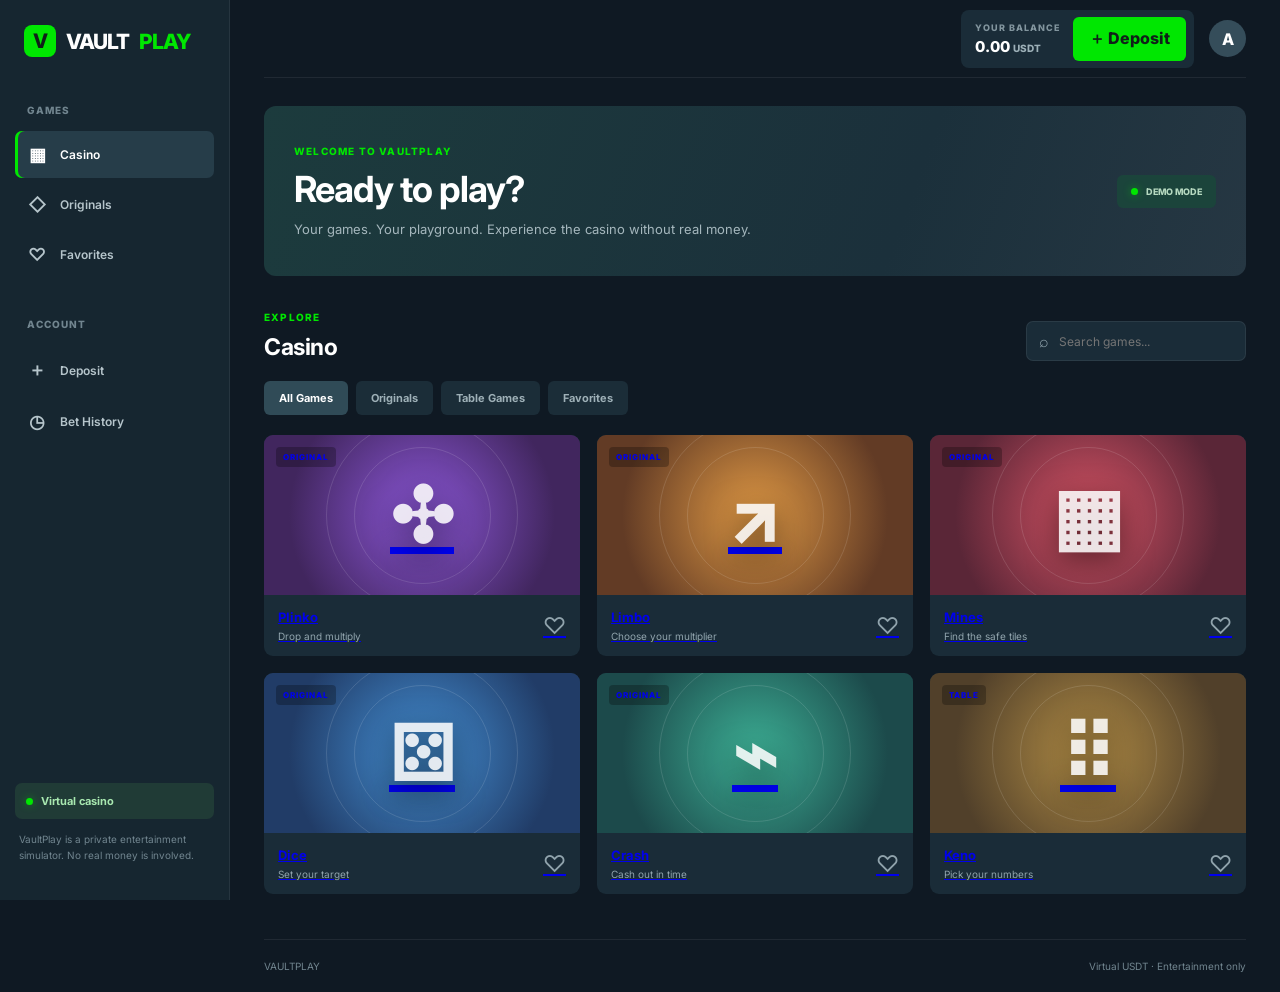
==== commit f4cc6137: "Convert game cards to anchor elements Updated game cards to use anchor tags for linking." ====
--- a/index.html
+++ b/index.html
@@ -1,4 +1,3 @@
-
 <!DOCTYPE html>
 <html lang="en">
 <head>
@@ -170,7 +169,7 @@
             <!-- GAME GRID -->
             <div class="game-grid" id="gameGrid">
 
-                <article class="game-card" data-name="Plinko" data-category="originals">
+                <a class="game-card" href="games/plinko/index.html" data-name="Plinko" data-category="originals">
 
                     <div class="game-art plinko-art">
                         <span class="game-tag">ORIGINAL</span>
@@ -186,10 +185,10 @@
                         <button class="favorite-btn" aria-label="Favorite Plinko">♡</button>
                     </div>
 
-                </article>
-
-
-                <article class="game-card" data-name="Limbo" data-category="originals">
+                </a>
+
+
+                <a class="game-card" href="games/limbo/index.html" data-name="Limbo" data-category="originals">
 
                     <div class="game-art limbo-art">
                         <span class="game-tag">ORIGINAL</span>
@@ -205,10 +204,10 @@
                         <button class="favorite-btn" aria-label="Favorite Limbo">♡</button>
                     </div>
 
-                </article>
-
-
-                <article class="game-card" data-name="Mines" data-category="originals">
+                </a>
+
+
+                <a class="game-card" href="games/mines/index.html" data-name="Mines" data-category="originals">
 
                     <div class="game-art mines-art">
                         <span class="game-tag">ORIGINAL</span>
@@ -224,10 +223,10 @@
                         <button class="favorite-btn" aria-label="Favorite Mines">♡</button>
                     </div>
 
-                </article>
-
-
-                <article class="game-card" data-name="Dice" data-category="originals">
+                </a>
+
+
+                <a class="game-card" href="games/dice/index.html" data-name="Dice" data-category="originals">
 
                     <div class="game-art dice-art">
                         <span class="game-tag">ORIGINAL</span>
@@ -243,10 +242,10 @@
                         <button class="favorite-btn" aria-label="Favorite Dice">♡</button>
                     </div>
 
-                </article>
-
-
-                <article class="game-card" data-name="Crash" data-category="originals">
+                </a>
+
+
+                <a class="game-card" href="games/crash/index.html" data-name="Crash" data-category="originals">
 
                     <div class="game-art crash-art">
                         <span class="game-tag">ORIGINAL</span>
@@ -262,10 +261,10 @@
                         <button class="favorite-btn" aria-label="Favorite Crash">♡</button>
                     </div>
 
-                </article>
-
-
-                <article class="game-card" data-name="Keno" data-category="table">
+                </a>
+
+
+                <a class="game-card" href="games/keno/index.html" data-name="Keno" data-category="table">
 
                     <div class="game-art keno-art">
                         <span class="game-tag">TABLE</span>
@@ -281,7 +280,7 @@
                         <button class="favorite-btn" aria-label="Favorite Keno">♡</button>
                     </div>
 
-                </article>
+                </a>
 
             </div>
 
--- a/styles.css
+++ b/styles.css
@@ -1,36 +1,31 @@
+
+@import url('https://fonts.googleapis.com/css2?family=Inter:wght@400;500;600;700;800&display=swap');
 
 :root {
-    --bg: #101311;
-    --panel: #171c19;
-    --panel-light: #1d241f;
-    --panel-hover: #252e28;
+    --bg: #0f1923;
+    --sidebar: #162630;
+    --panel: #1a2c38;
+    --panel-hover: #263d49;
     --green: #00e701;
-    --green-dark: #00bd01;
-    --text: #f4f7f4;
-    --muted: #89958c;
-    --border: #29332c;
-    --sidebar-width: 238px;
+    --text: #ffffff;
+    --muted: #91a4ad;
+    --border: rgba(255,255,255,0.07);
 }
 
 * {
+    box-sizing: border-box;
     margin: 0;
     padding: 0;
-    box-sizing: border-box;
-}
-
-html {
-    scroll-behavior: smooth;
 }
 
 body {
     background: var(--bg);
     color: var(--text);
-    font-family: Inter, -apple-system, BlinkMacSystemFont, "Segoe UI", sans-serif;
+    font-family: Inter, sans-serif;
     min-height: 100vh;
 }
 
-button,
-input {
+button, input {
     font: inherit;
 }
 
@@ -38,945 +33,624 @@
     cursor: pointer;
 }
 
-a {
-    color: inherit;
-    text-decoration: none;
-}
-
 .hidden {
     display: none !important;
 }
 
 /* APP LAYOUT */
 
-.app-layout {
+.app {
     min-height: 100vh;
 }
 
 .sidebar {
-    width: var(--sidebar-width);
-    height: 100vh;
     position: fixed;
     top: 0;
     left: 0;
-    z-index: 100;
-    background: #141916;
+    bottom: 0;
+    width: 230px;
+    background: var(--sidebar);
     border-right: 1px solid var(--border);
+    padding: 25px 15px;
     display: flex;
     flex-direction: column;
-    padding: 25px 15px 18px;
+    z-index: 10;
 }
 
 .main-content {
-    margin-left: var(--sidebar-width);
+    margin-left: 230px;
+    padding: 0 34px;
     min-height: 100vh;
-}
-
-/* BRAND */
-
-.brand {
-    display: flex;
-    align-items: center;
-    gap: 11px;
-    padding: 0 9px;
-    font-size: 17px;
-    font-weight: 900;
-    letter-spacing: 1.2px;
-    margin-bottom: 43px;
-}
-
-.brand-mark {
-    width: 35px;
-    height: 35px;
+    max-width: 1800px;
+}
+
+/* LOGO */
+
+.logo {
+    display: flex;
+    align-items: center;
+    gap: 10px;
+    color: white;
+    text-decoration: none;
+    font-size: 21px;
+    font-weight: 800;
+    letter-spacing: -1px;
+    padding: 0 9px 35px;
+}
+
+.logo-icon {
+    background: var(--green);
+    color: #102019;
+    width: 32px;
+    height: 32px;
+    border-radius: 8px;
     display: grid;
     place-items: center;
-    background: var(--green);
-    color: #071007;
-    font-size: 23px;
-    font-weight: 1000;
-    border-radius: 9px;
-    box-shadow: 0 0 20px #00e70130;
-}
-
-.brand-light {
+    font-size: 20px;
+}
+
+.logo span:last-child {
     color: var(--green);
 }
 
-/* SIDEBAR */
-
-.sidebar-section {
-    margin-bottom: 31px;
-}
-
-.sidebar-label {
-    color: #657168;
+/* SIDEBAR NAVIGATION */
+
+.nav-section {
+    margin-bottom: 25px;
+}
+
+.nav-label {
+    color: #71858f;
     font-size: 10px;
     font-weight: 800;
-    letter-spacing: 1.5px;
-    padding: 0 11px;
-    margin-bottom: 12px;
-}
-
-.side-link {
+    letter-spacing: 1px;
+    padding: 12px;
+}
+
+.nav-item {
+    display: flex;
+    align-items: center;
+    gap: 13px;
     width: 100%;
-    min-height: 43px;
-    display: flex;
-    align-items: center;
-    gap: 13px;
-    padding: 0 12px;
-    border: 0;
+    border: none;
     border-radius: 7px;
+    padding: 13px 12px;
     background: transparent;
-    color: #a5afa8;
-    font-size: 13px;
+    color: #b6c5cb;
+    font-size: 12px;
     font-weight: 600;
     text-align: left;
-    margin-bottom: 4px;
-    transition: 0.18s ease;
-}
-
-.side-link:hover {
-    background: var(--panel-hover);
+    margin: 3px 0;
+}
+
+.nav-item:hover,
+.nav-item.active {
+    background: #263d49;
     color: white;
 }
 
-.side-link.active {
-    background: #1d2b20;
-    color: var(--green);
-}
-
-.side-icon {
+.nav-item.active {
+    box-shadow: inset 3px 0 var(--green);
+}
+
+.nav-icon {
+    font-size: 18px;
     width: 20px;
-    font-size: 20px;
     text-align: center;
-    line-height: 1;
 }
 
 .sidebar-bottom {
     margin-top: auto;
-    padding: 18px 12px 5px;
-    border-top: 1px solid var(--border);
-}
-
-.sidebar-bottom-mark {
-    width: 28px;
-    height: 28px;
-    display: grid;
-    place-items: center;
-    background: #26362a;
-    color: var(--green);
+}
+
+.demo-status {
+    background: #203b36;
+    color: #a8e8b0;
+    padding: 11px;
     border-radius: 7px;
-    font-weight: 900;
-    margin-bottom: 12px;
-}
-
-.sidebar-bottom strong {
-    font-size: 12px;
-    display: block;
-}
-
-.sidebar-bottom p {
-    color: var(--muted);
     font-size: 11px;
-    margin-top: 5px;
-}
-
-/* TOPBAR */
-
-.topbar {
-    height: 76px;
-    background: #141916;
-    border-bottom: 1px solid var(--border);
-    display: flex;
-    align-items: center;
-    justify-content: space-between;
-    padding: 0 35px;
-    position: sticky;
-    top: 0;
-    z-index: 50;
-}
-
-.topbar-left,
-.topbar-right {
-    display: flex;
-    align-items: center;
-    gap: 15px;
-}
-
-.breadcrumb {
-    color: #879289;
-    font-size: 12px;
-}
-
-.breadcrumb span {
-    color: #4d5b50;
-    padding: 0 8px;
-}
-
-.balance-display {
-    height: 39px;
-    padding: 0 13px;
-    border: 1px solid var(--border);
-    background: #101511;
-    border-radius: 7px;
-    display: flex;
-    align-items: center;
-    gap: 7px;
-    font-size: 13px;
-    font-weight: 800;
-    font-variant-numeric: tabular-nums;
-}
-
-.balance-symbol {
-    color: var(--green);
-    font-size: 17px;
-}
-
-.balance-currency {
-    color: #8b978e;
-    font-size: 10px;
-    font-weight: 800;
-}
-
-.deposit-button {
-    height: 39px;
-    padding: 0 17px;
-    border: 0;
-    border-radius: 6px;
-    background: var(--green);
-    color: #071007;
-    font-size: 12px;
-    font-weight: 900;
-    transition: 0.2s ease;
-}
-
-.deposit-button:hover,
-.primary-button:hover {
-    background: #24ff25;
-    transform: translateY(-1px);
-}
-
-.deposit-button span {
-    font-size: 16px;
-    margin-right: 4px;
-}
-
-.profile-button {
-    height: 36px;
-    width: 36px;
-    border: 1px solid #354439;
-    border-radius: 50%;
-    background: #26342a;
-    color: var(--green);
-    font-weight: 900;
-}
-
-.mobile-menu {
-    display: none;
-    background: transparent;
-    color: white;
-    border: 0;
-    font-size: 22px;
-}
-
-/* PAGE CONTENT */
-
-.page-content {
-    max-width: 1500px;
-    padding: 35px;
-    margin: 0 auto;
-}
-
-.page-heading {
-    margin-bottom: 29px;
-}
-
-.eyebrow {
-    color: var(--green);
-    font-size: 10px;
-    font-weight: 900;
-    letter-spacing: 2px;
-    margin-bottom: 9px;
-}
-
-.page-heading h1 {
-    font-size: clamp(28px, 4vw, 36px);
-    font-weight: 900;
-    letter-spacing: -1.3px;
-}
-
-.subheading {
-    color: var(--muted);
-    font-size: 13px;
-    margin-top: 7px;
-}
-
-/* FEATURED PLINKO */
-
-.featured-section {
-    margin-bottom: 39px;
-}
-
-.featured-card {
-    min-height: 235px;
-    background:
-        radial-gradient(circle at 80% 50%, #153b1e 0%, transparent 37%),
-        linear-gradient(110deg, #1a241c, #17221a 60%, #15271a);
-    border: 1px solid #2b4530;
-    border-radius: 11px;
-    overflow: hidden;
-    display: flex;
-    align-items: center;
-    justify-content: space-between;
-    position: relative;
-    padding: 30px 42px;
-}
-
-.featured-content {
-    position: relative;
-    z-index: 2;
-    max-width: 470px;
-}
-
-.featured-tag {
-    color: var(--green);
-    font-size: 10px;
-    font-weight: 900;
-    letter-spacing: 1.5px;
+    font-weight: 700;
     display: flex;
     align-items: center;
     gap: 8px;
-    margin-bottom: 14px;
-}
-
-.live-dot {
+}
+
+.online-dot {
     width: 7px;
     height: 7px;
     background: var(--green);
     border-radius: 50%;
-    box-shadow: 0 0 10px var(--green);
-}
-
-.featured-content h2 {
-    font-size: 43px;
-    font-weight: 1000;
-    letter-spacing: 3px;
-}
-
-.featured-content p {
-    color: #a3b1a6;
+    display: inline-block;
+    box-shadow: 0 0 8px #00e70177;
+}
+
+.sidebar-bottom p {
+    font-size: 10px;
+    color: #71858f;
+    line-height: 1.6;
+    padding: 12px 4px;
+}
+
+/* TOP BAR */
+
+.topbar {
+    height: 78px;
+    display: flex;
+    align-items: center;
+    justify-content: flex-end;
+    gap: 15px;
+    border-bottom: 1px solid var(--border);
+}
+
+.topbar-spacer {
+    flex: 1;
+}
+
+.wallet {
+    display: flex;
+    align-items: center;
+    gap: 13px;
+    background: var(--panel);
+    padding: 7px 8px 7px 14px;
+    border-radius: 8px;
+}
+
+.wallet-info {
+    display: flex;
+    flex-direction: column;
+    gap: 4px;
+}
+
+.wallet-label {
+    font-size: 9px;
+    font-weight: 800;
+    color: #82959e;
+    letter-spacing: 1px;
+}
+
+.wallet-amount {
+    font-size: 15px;
+    font-weight: 800;
+}
+
+.currency {
+    color: #9db0b8;
+    font-size: 10px;
+}
+
+.deposit-btn,
+.confirm-deposit {
+    background: var(--green);
+    color: #102019;
+    border: none;
+    border-radius: 6px;
+    font-weight: 800;
+    padding: 11px 16px;
+}
+
+.deposit-btn:hover,
+.confirm-deposit:hover {
+    background: #39ff39;
+}
+
+.profile-btn {
+    width: 37px;
+    height: 37px;
+    border-radius: 50%;
+    border: none;
+    background: #354d5a;
+    color: white;
+    font-weight: 800;
+}
+
+.mobile-menu {
+    display: none;
+}
+
+/* WELCOME BANNER */
+
+.welcome-banner {
+    margin: 28px 0 35px;
+    padding: 30px;
+    min-height: 170px;
+    border-radius: 12px;
+    background: linear-gradient(
+        110deg,
+        #1c3b3d,
+        #1b303b 65%,
+        #263743
+    );
+    display: flex;
+    justify-content: space-between;
+    align-items: center;
+}
+
+.welcome-label,
+.section-label {
+    color: var(--green);
+    font-size: 10px;
+    font-weight: 800;
+    letter-spacing: 1.2px;
+    display: block;
+    margin-bottom: 10px;
+}
+
+.welcome-banner h1 {
+    font-size: clamp(25px, 3vw, 36px);
+    letter-spacing: -1px;
+    margin-bottom: 10px;
+}
+
+.welcome-banner p {
     font-size: 13px;
-    line-height: 1.6;
-    margin: 9px 0 20px;
-}
-
-.featured-button {
-    display: inline-flex;
-    align-items: center;
+    color: #a5b7bd;
+}
+
+.welcome-badge {
+    background: #1b443b;
+    color: #b6d9c0;
+    padding: 11px 14px;
+    border-radius: 6px;
+    font-size: 9px;
+    font-weight: 800;
+    display: flex;
+    align-items: center;
+    gap: 8px;
+}
+
+/* LOBBY */
+
+.lobby {
+    padding-bottom: 45px;
+}
+
+.lobby-header {
+    display: flex;
+    justify-content: space-between;
+    align-items: end;
+    gap: 20px;
+    margin-bottom: 20px;
+}
+
+.lobby-header h2 {
+    font-size: 23px;
+    letter-spacing: -0.5px;
+}
+
+.search-container {
+    width: 220px;
+    height: 40px;
+    display: flex;
+    align-items: center;
+    gap: 10px;
+    background: var(--panel);
+    border: 1px solid var(--border);
+    border-radius: 7px;
+    padding: 0 12px;
+    color: var(--muted);
+}
+
+.search-container input {
+    width: 100%;
+    border: none;
+    outline: none;
+    background: transparent;
+    color: white;
+    font-size: 12px;
+}
+
+.categories {
+    display: flex;
+    gap: 8px;
+    overflow-x: auto;
+    padding-bottom: 20px;
+}
+
+.category {
+    border: none;
+    border-radius: 6px;
+    padding: 10px 15px;
+    background: #1b2d38;
+    color: #9eb0b7;
+    font-size: 11px;
+    font-weight: 700;
+    white-space: nowrap;
+}
+
+.category:hover,
+.category.active {
+    background: #304b57;
+    color: white;
+}
+
+/* GAME CARDS */
+
+.game-grid {
+    display: grid;
+    grid-template-columns: repeat(3, minmax(0, 1fr));
     gap: 17px;
-    background: var(--green);
-    color: #071007;
-    font-size: 12px;
-    font-weight: 900;
-    padding: 12px 18px;
-    border-radius: 6px;
-    transition: 0.2s ease;
-}
-
-.featured-button:hover {
-    background: #2aff2a;
-    transform: translateY(-2px);
-}
-
-.featured-button span {
-    font-size: 17px;
-}
-
-.featured-art {
-    width: 320px;
-    height: 210px;
+}
+
+.game-card {
+    background: var(--panel);
+    border-radius: 9px;
+    overflow: hidden;
+    transition: transform 0.2s, background 0.2s;
+}
+
+.game-card:hover {
+    transform: translateY(-3px);
+    background: #203541;
+}
+
+.game-art {
+    height: 160px;
     position: relative;
     display: grid;
     place-items: center;
-}
-
-.featured-orbit {
-    position: absolute;
-    width: 240px;
-    height: 150px;
-    border: 1px solid #4caa5a30;
-    border-radius: 50%;
-    transform: rotate(-25deg);
-}
-
-.orbit-two {
-    transform: rotate(25deg);
-    width: 280px;
-}
-
-.featured-board {
-    width: 180px;
-    height: 175px;
-    position: relative;
-    background: #101912;
-    border: 1px solid #34523a;
-    border-radius: 9px;
-    box-shadow: 0 15px 45px #0008;
-    padding: 17px 14px 22px;
-    transform: rotate(4deg);
-}
-
-.featured-pegs {
-    display: grid;
-    grid-template-columns: repeat(4, 1fr);
-    justify-items: center;
-    row-gap: 13px;
-}
-
-.featured-pegs span {
-    width: 6px;
-    height: 6px;
-    border-radius: 50%;
-    background: #d6e2d8;
-    box-shadow: 0 0 5px #d6e2d855;
-}
-
-.featured-ball {
-    width: 12px;
-    height: 12px;
-    position: absolute;
-    top: 22px;
-    left: 83px;
-    background: var(--green);
-    border-radius: 50%;
-    box-shadow: 0 0 15px var(--green);
-}
-
-.featured-slots {
-    position: absolute;
-    bottom: 8px;
-    left: 12px;
-    right: 12px;
-    display: flex;
-    justify-content: space-between;
-}
-
-.featured-slots i {
-    width: 15px;
-    height: 6px;
-    border-radius: 2px;
-    background: #00e701;
-}
-
-/* GAME SECTION */
-
-.games-section {
-    padding-top: 3px;
-}
-
-.games-heading {
-    display: flex;
-    align-items: center;
-    justify-content: space-between;
-    gap: 20px;
-    margin-bottom: 20px;
-}
-
-.games-heading h2 {
-    font-size: 21px;
-    font-weight: 900;
-}
-
-.games-subtitle {
-    color: var(--muted);
-    font-size: 12px;
-    margin-top: 5px;
-}
-
-.game-search {
-    height: 40px;
-    width: 230px;
-    display: flex;
-    align-items: center;
-    gap: 9px;
-    background: #171d19;
-    border: 1px solid var(--border);
-    border-radius: 6px;
-    padding: 0 12px;
-}
-
-.game-search span {
-    color: #87958b;
-    font-size: 21px;
-}
-
-.game-search input {
-    width: 100%;
-    background: transparent;
-    border: 0;
-    outline: 0;
-    color: white;
-    font-size: 12px;
-}
-
-.game-search input::placeholder {
-    color: #758078;
-}
-
-.filter-bar {
-    display: flex;
-    gap: 7px;
-    overflow-x: auto;
-    padding-bottom: 13px;
-    margin-bottom: 12px;
-    scrollbar-width: none;
-}
-
-.filter-bar::-webkit-scrollbar {
-    display: none;
-}
-
-.filter-button {
-    border: 1px solid var(--border);
-    background: #171d19;
-    color: #9ba69e;
-    border-radius: 5px;
-    padding: 9px 14px;
-    white-space: nowrap;
-    font-size: 11px;
-    font-weight: 700;
-    transition: 0.18s ease;
-}
-
-.filter-button:hover {
-    border-color: #52705a;
-    color: white;
-}
-
-.filter-button.active {
-    background: #1e3022;
-    color: var(--green);
-    border-color: #315b38;
-}
-
-.filter-button span {
-    margin-left: 4px;
-    opacity: 0.8;
-}
-
-/* GAME CARDS */
-
-.games-grid {
-    display: grid;
-    grid-template-columns: repeat(4, minmax(0, 1fr));
-    gap: 14px;
-}
-
-.game-card {
-    min-width: 0;
-    background: var(--panel);
-    border: 1px solid #252e28;
-    border-radius: 8px;
     overflow: hidden;
-    position: relative;
-    transition: transform 0.18s ease, border-color 0.18s ease, background 0.18s ease;
-}
-
-.game-card:hover {
-    transform: translateY(-3px);
-    border-color: #46634b;
-    background: #1b231e;
-}
-
-.game-card-link {
-    display: block;
-}
-
-.game-art {
-    height: 142px;
-    position: relative;
-    overflow: hidden;
-    display: grid;
-    place-items: center;
-    background: var(--art-bg, #18241b);
-}
-
-.game-art::before {
+}
+
+.game-art::before,
+.game-art::after {
     content: "";
     position: absolute;
-    width: 170px;
-    height: 170px;
+    width: 190px;
+    height: 190px;
+    border: 1px solid #ffffff20;
     border-radius: 50%;
-    background: var(--art-glow, #00e701);
-    opacity: 0.09;
-    filter: blur(25px);
-}
-
-.game-art svg {
-    width: 100%;
-    height: 100%;
-    position: relative;
+}
+
+.game-art::after {
+    width: 135px;
+    height: 135px;
+}
+
+.game-symbol {
+    font-size: 76px;
+    font-weight: 800;
+    color: #ffffffdd;
+    text-shadow: 0 8px 30px #0008;
     z-index: 1;
-    padding: 15px;
-}
-
-.game-card-info {
-    min-height: 59px;
-    display: flex;
-    align-items: center;
+}
+
+.game-tag {
+    position: absolute;
+    top: 12px;
+    left: 12px;
+    background: #0004;
+    padding: 5px 7px;
+    border-radius: 4px;
+    font-size: 8px;
+    font-weight: 800;
+    letter-spacing: 1px;
+    z-index: 1;
+}
+
+.plinko-art {
+    background: radial-gradient(circle, #8c57d8, #41265e 75%);
+}
+
+.limbo-art {
+    background: radial-gradient(circle, #df9844, #623b25 75%);
+}
+
+.mines-art {
+    background: radial-gradient(circle, #d65364, #5a2637 75%);
+}
+
+.dice-art {
+    background: radial-gradient(circle, #448fd4, #213c67 75%);
+}
+
+.crash-art {
+    background: radial-gradient(circle, #3cae94, #1c4a4b 75%);
+}
+
+.keno-art {
+    background: radial-gradient(circle, #b18c45, #51402a 75%);
+}
+
+.game-details {
+    padding: 14px;
+    display: flex;
     justify-content: space-between;
-    gap: 8px;
-    padding: 11px 12px;
-}
-
-.game-card-info h3 {
-    font-size: 12px;
-    font-weight: 800;
-    white-space: nowrap;
-    overflow: hidden;
-    text-overflow: ellipsis;
-}
-
-.game-card-info p {
-    color: #829087;
+    align-items: center;
+}
+
+.game-details h3 {
+    font-size: 13px;
+    margin-bottom: 5px;
+}
+
+.game-details p {
     font-size: 10px;
-    margin-top: 4px;
-}
-
-.favorite-button {
-    flex-shrink: 0;
-    width: 29px;
-    height: 29px;
-    border: 1px solid transparent;
-    border-radius: 5px;
+    color: var(--muted);
+}
+
+.favorite-btn {
+    border: none;
     background: transparent;
-    color: #829087;
-    font-size: 19px;
-    transition: 0.18s ease;
-}
-
-.favorite-button:hover {
-    background: #29342c;
-    color: white;
-}
-
-.favorite-button.selected {
-    color: var(--green);
+    color: var(--muted);
+    font-size: 23px;
+}
+
+.favorite-btn.is-favorite {
+    color: #ff6681;
 }
 
 .empty-state {
+    background: var(--panel);
+    border-radius: 8px;
+    padding: 40px;
     text-align: center;
-    padding: 65px 20px;
     color: var(--muted);
 }
 
-.empty-icon {
-    font-size: 38px;
-    margin-bottom: 10px;
-}
-
-.empty-state h3 {
-    color: white;
-    font-size: 17px;
-    margin-bottom: 7px;
-}
-
-.empty-state p {
-    font-size: 12px;
-}
-
 /* FOOTER */
 
-.page-footer {
+.footer {
+    border-top: 1px solid var(--border);
+    padding: 20px 0;
     display: flex;
     justify-content: space-between;
     gap: 15px;
-    border-top: 1px solid var(--border);
-    padding: 22px 0;
-    margin-top: 45px;
-    color: #657168;
+    color: #71858f;
     font-size: 10px;
-    letter-spacing: 1px;
-    font-weight: 700;
-}
-
-/* MODALS */
+}
+
+/* DEPOSIT MODAL */
 
 .modal-overlay {
     position: fixed;
     inset: 0;
-    z-index: 300;
-    background: #000b;
-    display: none;
-    align-items: center;
-    justify-content: center;
-    padding: 18px;
-    backdrop-filter: blur(5px);
-}
-
-.modal-overlay.show {
-    display: flex;
-}
-
-.modal {
-    width: 100%;
-    max-width: 405px;
-    position: relative;
-    padding: 29px;
-    border: 1px solid #344138;
-    border-radius: 11px;
-    background: #171e19;
-    box-shadow: 0 25px 90px #0009;
-    animation: modalIn 0.2s ease;
-}
-
-@keyframes modalIn {
-    from {
-        opacity: 0;
-        transform: translateY(10px) scale(0.98);
-    }
-    to {
-        opacity: 1;
-        transform: translateY(0) scale(1);
-    }
-}
-
-.modal-close {
-    position: absolute;
-    top: 13px;
-    right: 15px;
-    width: 29px;
-    height: 29px;
-    border: 0;
-    border-radius: 5px;
-    background: #263029;
-    color: #a9b4ac;
-    font-size: 21px;
-}
-
-.modal-close:hover {
-    color: white;
-    background: #354239;
-}
-
-.modal-icon {
-    width: 42px;
-    height: 42px;
+    z-index: 20;
+    background: #071018dd;
     display: grid;
     place-items: center;
-    background: #1d3422;
-    color: var(--green);
-    border-radius: 9px;
+    padding: 18px;
+}
+
+.deposit-modal {
+    width: min(100%, 420px);
+    position: relative;
+    padding: 28px;
+    background: var(--panel);
+    border: 1px solid var(--border);
+    border-radius: 12px;
+    box-shadow: 0 25px 90px #0008;
+}
+
+.close-modal {
+    position: absolute;
+    top: 12px;
+    right: 17px;
+    border: none;
+    background: transparent;
+    color: var(--muted);
+    font-size: 27px;
+}
+
+.deposit-modal h2 {
     font-size: 24px;
-    margin-bottom: 18px;
-}
-
-.modal h2 {
-    font-size: 22px;
-    font-weight: 900;
+    margin-bottom: 10px;
 }
 
 .modal-description {
     color: var(--muted);
     font-size: 12px;
-    line-height: 1.5;
-    margin-top: 7px;
-    margin-bottom: 21px;
-}
-
-.wallet-balance {
-    padding: 14px;
-    border: 1px solid var(--border);
-    border-radius: 7px;
-    background: #111712;
-    margin-bottom: 19px;
-}
-
-.wallet-balance span {
-    display: block;
-    color: #849087;
-    font-size: 9px;
-    font-weight: 800;
-    letter-spacing: 1px;
-    margin-bottom: 7px;
-}
-
-.wallet-balance strong {
-    font-size: 19px;
-    font-variant-numeric: tabular-nums;
-}
-
-.deposit-label {
-    display: block;
-    color: #c4cec6;
+    line-height: 1.6;
+    margin-bottom: 24px;
+}
+
+.deposit-modal label {
+    display: flex;
+    justify-content: space-between;
     font-size: 11px;
     font-weight: 700;
-    margin-bottom: 8px;
-}
-
-.deposit-input {
-    height: 48px;
+    margin-bottom: 9px;
+}
+
+.deposit-modal label span {
+    color: var(--muted);
+}
+
+.amount-input {
+    height: 49px;
     display: flex;
     align-items: center;
     gap: 10px;
-    border: 1px solid #3a4b3e;
-    background: #101611;
-    border-radius: 6px;
+    background: #101e28;
+    border: 1px solid #344b57;
+    border-radius: 7px;
     padding: 0 13px;
-}
-
-.deposit-input:focus-within {
-    border-color: var(--green);
-}
-
-.deposit-input input {
+    color: var(--green);
+    font-weight: 800;
+}
+
+.amount-input input {
+    background: transparent;
+    border: none;
+    outline: none;
+    color: white;
     width: 100%;
-    min-width: 0;
-    outline: 0;
-    border: 0;
-    background: transparent;
-    color: white;
-    font-size: 15px;
+    font-size: 17px;
     font-weight: 700;
 }
 
-.deposit-input input::-webkit-inner-spin-button,
-.deposit-input input::-webkit-outer-spin-button {
+.amount-input input::-webkit-inner-spin-button {
     appearance: none;
-    margin: 0;
-}
-
-.deposit-input span {
-    color: var(--green);
+}
+
+.quick-amounts {
+    display: grid;
+    grid-template-columns: repeat(4, 1fr);
+    gap: 7px;
+    margin: 12px 0 20px;
+}
+
+.quick-amounts button {
+    background: #263d49;
+    color: #c1cdd1;
+    border: none;
+    border-radius: 5px;
+    padding: 10px;
     font-size: 11px;
-    font-weight: 900;
-}
-
-.wallet-notice {
-    color: #8c9b90;
-    background: #1b2720;
-    border-left: 2px solid var(--green);
-    padding: 10px;
+    font-weight: 700;
+}
+
+.quick-amounts button:hover {
+    background: #355563;
+}
+
+.confirm-deposit {
+    width: 100%;
+    min-height: 46px;
+}
+
+.error-message {
+    color: #ff7c85;
+    font-size: 11px;
+    margin-bottom: 12px;
+}
+
+.modal-note {
+    text-align: center;
     font-size: 10px;
-    line-height: 1.5;
-    margin: 14px 0 18px;
-}
-
-.primary-button,
-.secondary-button {
-    width: 100%;
-    min-height: 43px;
-    border-radius: 6px;
+    color: #71858f;
+    margin-top: 15px;
+}
+
+/* TOAST */
+
+.toast {
+    position: fixed;
+    z-index: 30;
+    bottom: 25px;
+    left: 50%;
+    transform: translateX(-50%);
+    background: #203b36;
+    color: #b8f3c1;
+    padding: 12px 18px;
+    border-radius: 7px;
+    box-shadow: 0 8px 30px #0005;
     font-size: 12px;
-    font-weight: 900;
-    transition: 0.18s ease;
-}
-
-.primary-button {
-    border: 0;
-    background: var(--green);
-    color: #071007;
-}
-
-.secondary-button {
-    border: 1px solid var(--border);
-    background: transparent;
-    color: #a7b2aa;
-    margin-top: 9px;
-}
-
-.secondary-button:hover {
-    background: #263029;
-    color: white;
-}
-
-.deposit-error {
-    min-height: 16px;
-    color: #ff6969;
-    font-size: 11px;
-    margin-top: 9px;
-}
-
-/* HISTORY */
-
-.history-modal {
-    max-width: 470px;
-}
-
-.history-list {
-    max-height: 310px;
-    overflow-y: auto;
-    margin: 10px 0 17px;
-}
-
-.history-item {
-    display: flex;
-    align-items: center;
-    justify-content: space-between;
-    gap: 10px;
-    padding: 12px 0;
-    border-bottom: 1px solid var(--border);
-}
-
-.history-item strong {
-    display: block;
-    font-size: 12px;
-}
-
-.history-item small {
-    display: block;
-    color: var(--muted);
-    font-size: 10px;
-    margin-top: 5px;
-}
-
-.history-amount {
-    font-size: 12px;
-    font-weight: 900;
-    white-space: nowrap;
-}
-
-.history-amount.credit {
-    color: var(--green);
-}
-
-.history-amount.debit {
-    color: #ff7777;
-}
-
-.history-empty {
-    color: var(--muted);
-    font-size: 12px;
-    text-align: center;
-    padding: 25px 0;
-}
-
-/* MOBILE OVERLAY */
-
-.sidebar-overlay {
-    display: none;
-}
-
-/* RESPONSIVE */
-
-@media (max-width: 1150px) {
-    .games-grid {
-        grid-template-columns: repeat(3, minmax(0, 1fr));
-    }
-
-    .page-content {
-        padding: 28px;
-    }
-}
-
-@media (max-width: 850px) {
-    :root {
-        --sidebar-width: 220px;
-    }
-
+    font-weight: 700;
+}
+
+/* MOBILE */
+
+@media (max-width: 1050px) {
+    .game-grid {
+        grid-template-columns: repeat(2, minmax(0, 1fr));
+    }
+}
+
+@media (max-width: 700px) {
     .sidebar {
         transform: translateX(-100%);
-        transition: transform 0.25s ease;
+        transition: transform 0.2s;
+        box-shadow: 15px 0 40px #0005;
     }
 
     .sidebar.open {
@@ -985,124 +659,92 @@
 
     .main-content {
         margin-left: 0;
+        padding: 0 16px;
+    }
+
+    .topbar {
+        height: 66px;
+        justify-content: space-between;
     }
 
     .mobile-menu {
         display: block;
-    }
-
-    .sidebar-overlay.show {
-        display: block;
-        position: fixed;
-        inset: 0;
-        z-index: 90;
-        background: #0009;
-    }
-
-    .topbar {
-        padding: 0 22px;
-    }
-}
-
-@media (max-width: 650px) {
-    .topbar {
-        height: 65px;
-        padding: 0 14px;
-    }
-
-    .breadcrumb {
+        border: none;
+        background: transparent;
+        color: white;
+        font-size: 22px;
+    }
+
+    .topbar-spacer {
         display: none;
     }
 
-    .topbar-right {
-        gap: 7px;
-    }
-
-    .balance-display {
-        padding: 0 8px;
-        gap: 4px;
+    .wallet {
+        margin-left: auto;
+        gap: 8px;
+        padding-left: 10px;
+    }
+
+    .wallet-amount {
+        font-size: 13px;
+    }
+
+    .deposit-btn {
+        padding: 10px 11px;
         font-size: 11px;
     }
 
-    .deposit-button {
-        padding: 0 11px;
-        font-size: 11px;
-    }
-
-    .profile-button {
+    .profile-btn {
         display: none;
     }
 
-    .page-content {
-        padding: 24px 15px;
-    }
-
-    .featured-card {
-        min-height: 220px;
-        padding: 23px;
-    }
-
-    .featured-content h2 {
-        font-size: 34px;
-    }
-
-    .featured-content p {
-        max-width: 220px;
-        font-size: 11px;
-    }
-
-    .featured-art {
-        width: 140px;
-        position: absolute;
-        right: -15px;
-        opacity: 0.55;
-    }
-
-    .featured-board {
-        transform: scale(0.8) rotate(5deg);
-    }
-
-    .games-heading {
-        align-items: flex-start;
+    .welcome-banner {
+        margin: 20px 0 27px;
+        padding: 23px 20px;
+        min-height: 150px;
+    }
+
+    .welcome-badge {
+        display: none;
+    }
+
+    .welcome-banner p {
+        line-height: 1.5;
+    }
+
+    .lobby-header {
         flex-direction: column;
-    }
-
-    .game-search {
+        align-items: stretch;
+    }
+
+    .search-container {
         width: 100%;
     }
 
-    .games-grid {
+    .game-grid {
         grid-template-columns: repeat(2, minmax(0, 1fr));
         gap: 10px;
     }
 
     .game-art {
-        height: 125px;
-    }
-
-    .game-card-info {
-        padding: 9px;
-    }
-
-    .game-card-info h3 {
-        font-size: 11px;
-    }
-
-    .page-footer {
-        font-size: 9px;
-    }
-}
-
-@media (max-width: 370px) {
-    .games-grid {
-        grid-template-columns: 1fr 1fr;
-    }
-
-    .game-art {
-        height: 105px;
-    }
-
-    .featured-art {
-        right: -35px;
-    }
-}
+        height: 120px;
+    }
+
+    .game-symbol {
+        font-size: 57px;
+    }
+
+    .game-details {
+        padding: 11px;
+    }
+
+    .footer {
+        flex-direction: column;
+    }
+}
+
+@media (max-width: 360px) {
+    .game-grid {
+        grid-template-columns: 1fr;
+    }
+}
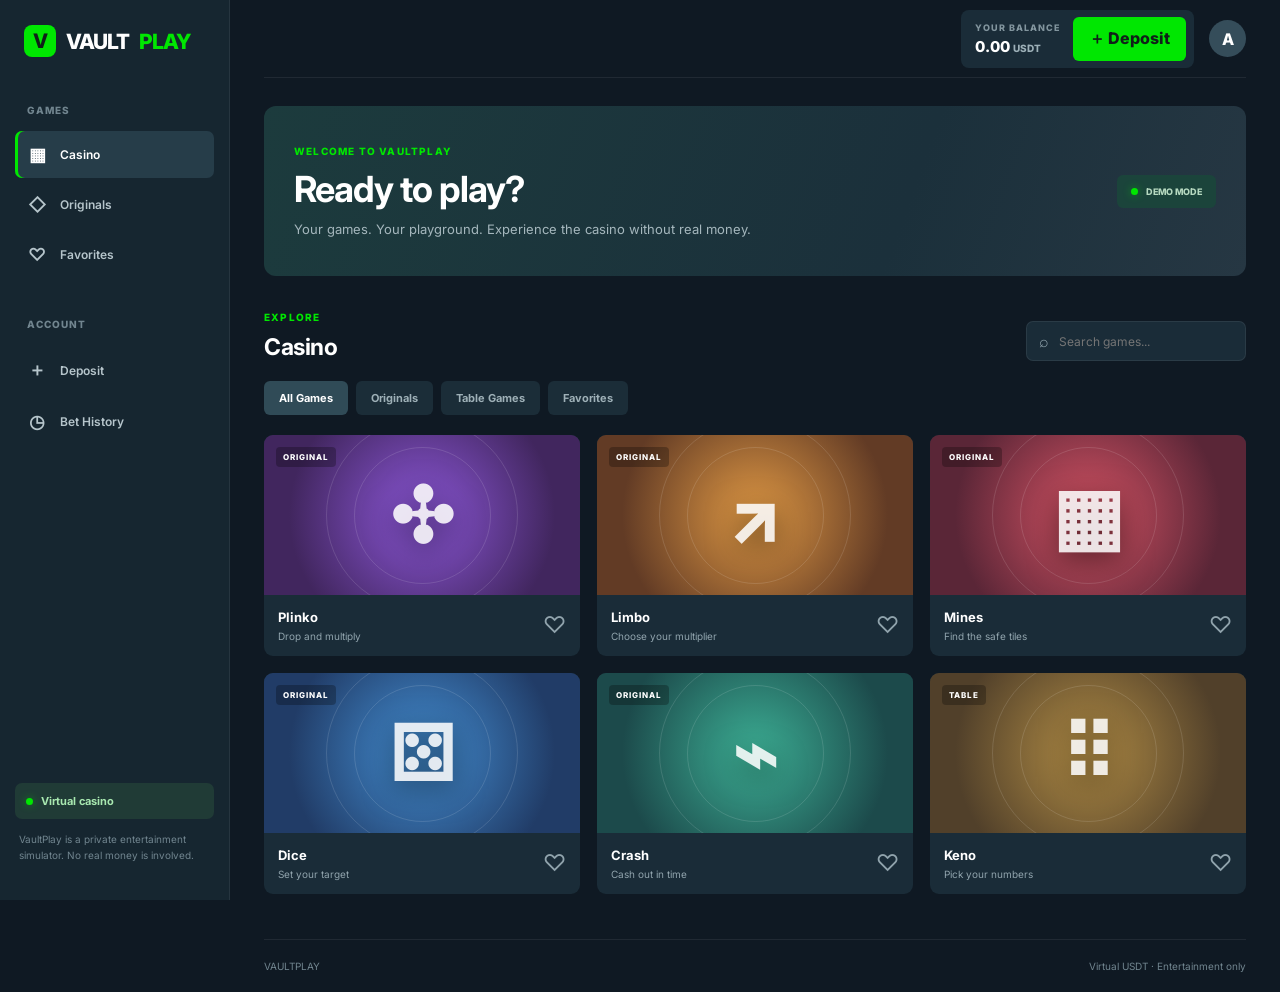
==== commit e638a55e: "Update game links to remove index.html" ====
--- a/index.html
+++ b/index.html
@@ -169,7 +169,7 @@
             <!-- GAME GRID -->
             <div class="game-grid" id="gameGrid">
 
-                <a class="game-card" href="games/plinko/index.html" data-name="Plinko" data-category="originals">
+                <a class="game-card" href="games/plinko.html" data-name="Plinko" data-category="originals">
 
                     <div class="game-art plinko-art">
                         <span class="game-tag">ORIGINAL</span>
@@ -188,7 +188,7 @@
                 </a>
 
 
-                <a class="game-card" href="games/limbo/index.html" data-name="Limbo" data-category="originals">
+                <a class="game-card" href="games/limbo.html" data-name="Limbo" data-category="originals">
 
                     <div class="game-art limbo-art">
                         <span class="game-tag">ORIGINAL</span>
@@ -207,7 +207,7 @@
                 </a>
 
 
-                <a class="game-card" href="games/mines/index.html" data-name="Mines" data-category="originals">
+                <a class="game-card" href="games/mines.html" data-name="Mines" data-category="originals">
 
                     <div class="game-art mines-art">
                         <span class="game-tag">ORIGINAL</span>
@@ -226,7 +226,7 @@
                 </a>
 
 
-                <a class="game-card" href="games/dice/index.html" data-name="Dice" data-category="originals">
+                <a class="game-card" href="games/dice.html" data-name="Dice" data-category="originals">
 
                     <div class="game-art dice-art">
                         <span class="game-tag">ORIGINAL</span>
@@ -245,7 +245,7 @@
                 </a>
 
 
-                <a class="game-card" href="games/crash/index.html" data-name="Crash" data-category="originals">
+                <a class="game-card" href="games/crash.html" data-name="Crash" data-category="originals">
 
                     <div class="game-art crash-art">
                         <span class="game-tag">ORIGINAL</span>
@@ -264,7 +264,7 @@
                 </a>
 
 
-                <a class="game-card" href="games/keno/index.html" data-name="Keno" data-category="table">
+                <a class="game-card" href="games/keno.html" data-name="Keno" data-category="table">
 
                     <div class="game-art keno-art">
                         <span class="game-tag">TABLE</span>
--- a/styles.css
+++ b/styles.css
@@ -1,4 +1,3 @@
-
 @import url('https://fonts.googleapis.com/css2?family=Inter:wght@400;500;600;700;800&display=swap');
 
 :root {
@@ -383,6 +382,13 @@
     background: #203541;
 }
 
+/* Anchor-based game card: kill default link styling */
+a.game-card {
+    display: block;
+    text-decoration: none;
+    color: inherit;
+}
+
 .game-art {
     height: 160px;
     position: relative;
@@ -477,6 +483,14 @@
 
 .favorite-btn.is-favorite {
     color: #ff6681;
+}
+
+/* Keep the favorite button above the link and unaffected by hover */
+.game-card .favorite-btn {
+    position: relative;
+    z-index: 1;
+    cursor: pointer;
+    line-height: 1;
 }
 
 .empty-state {
